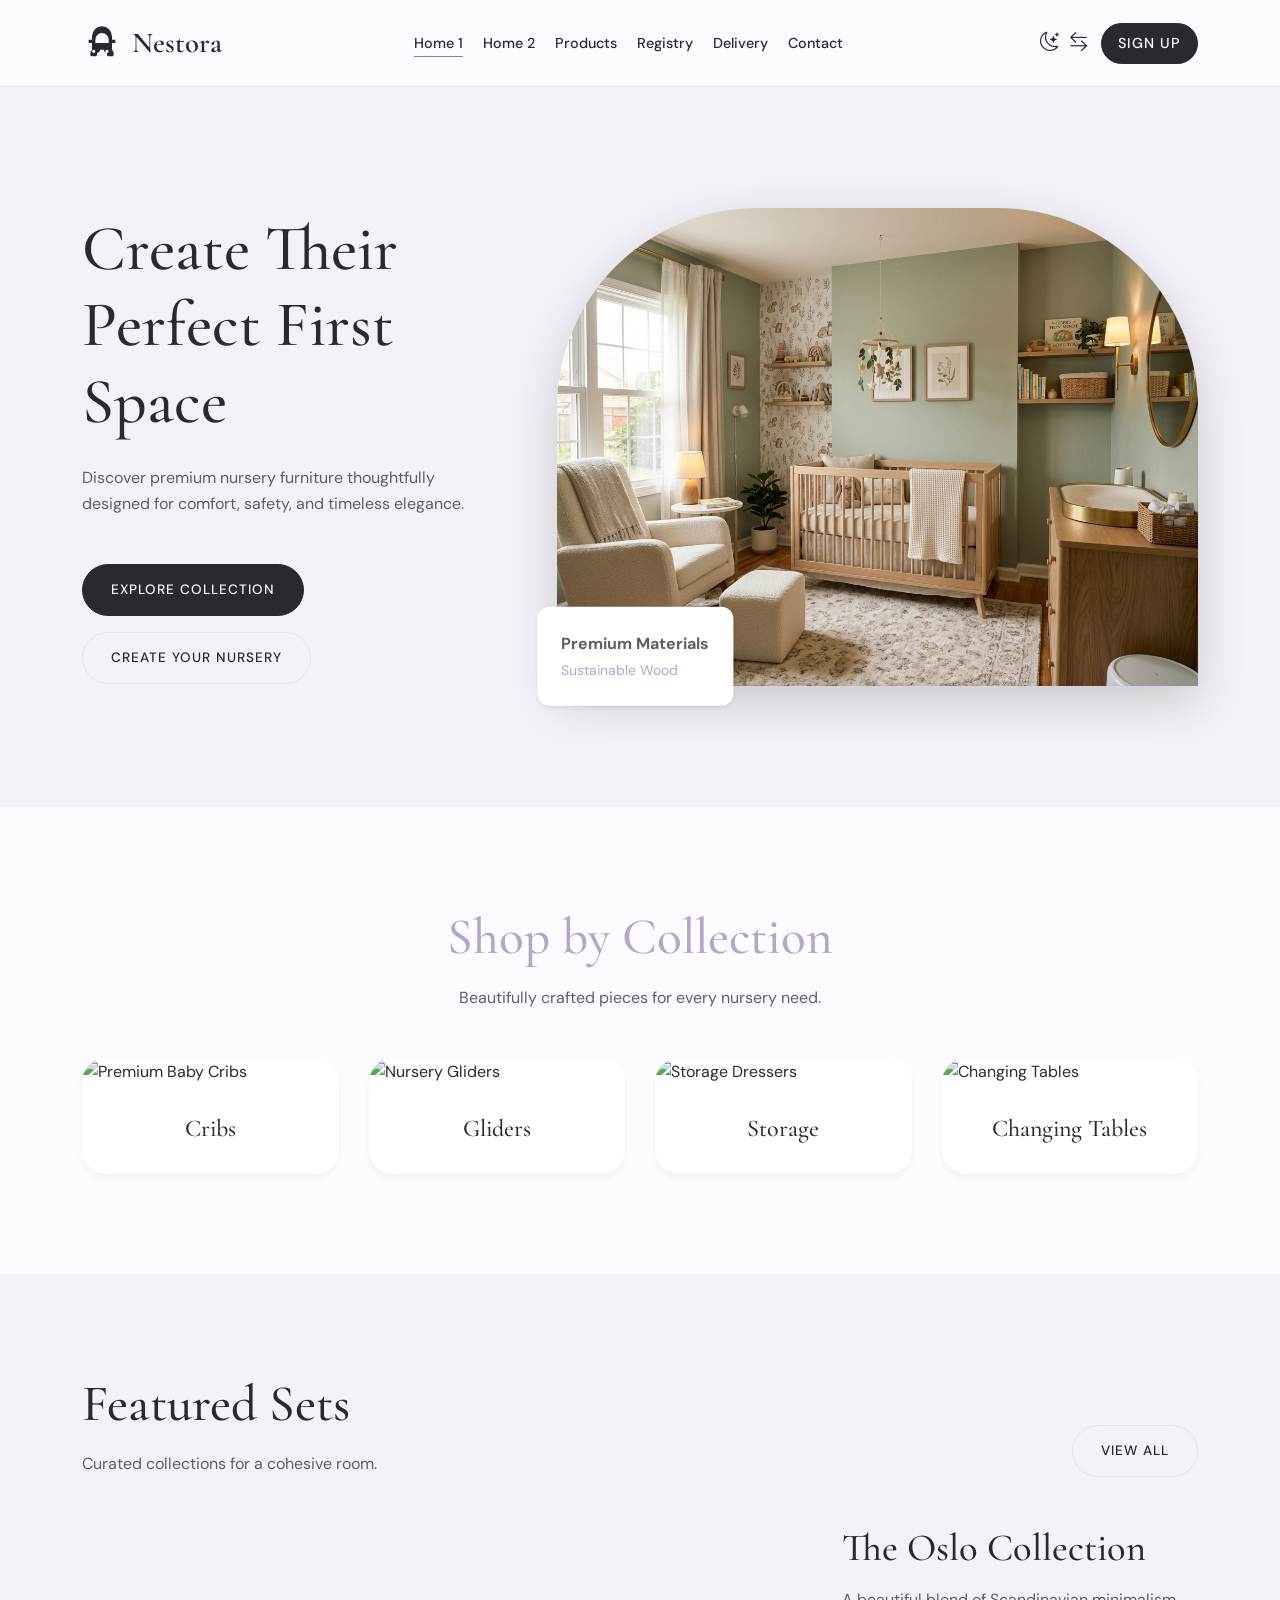
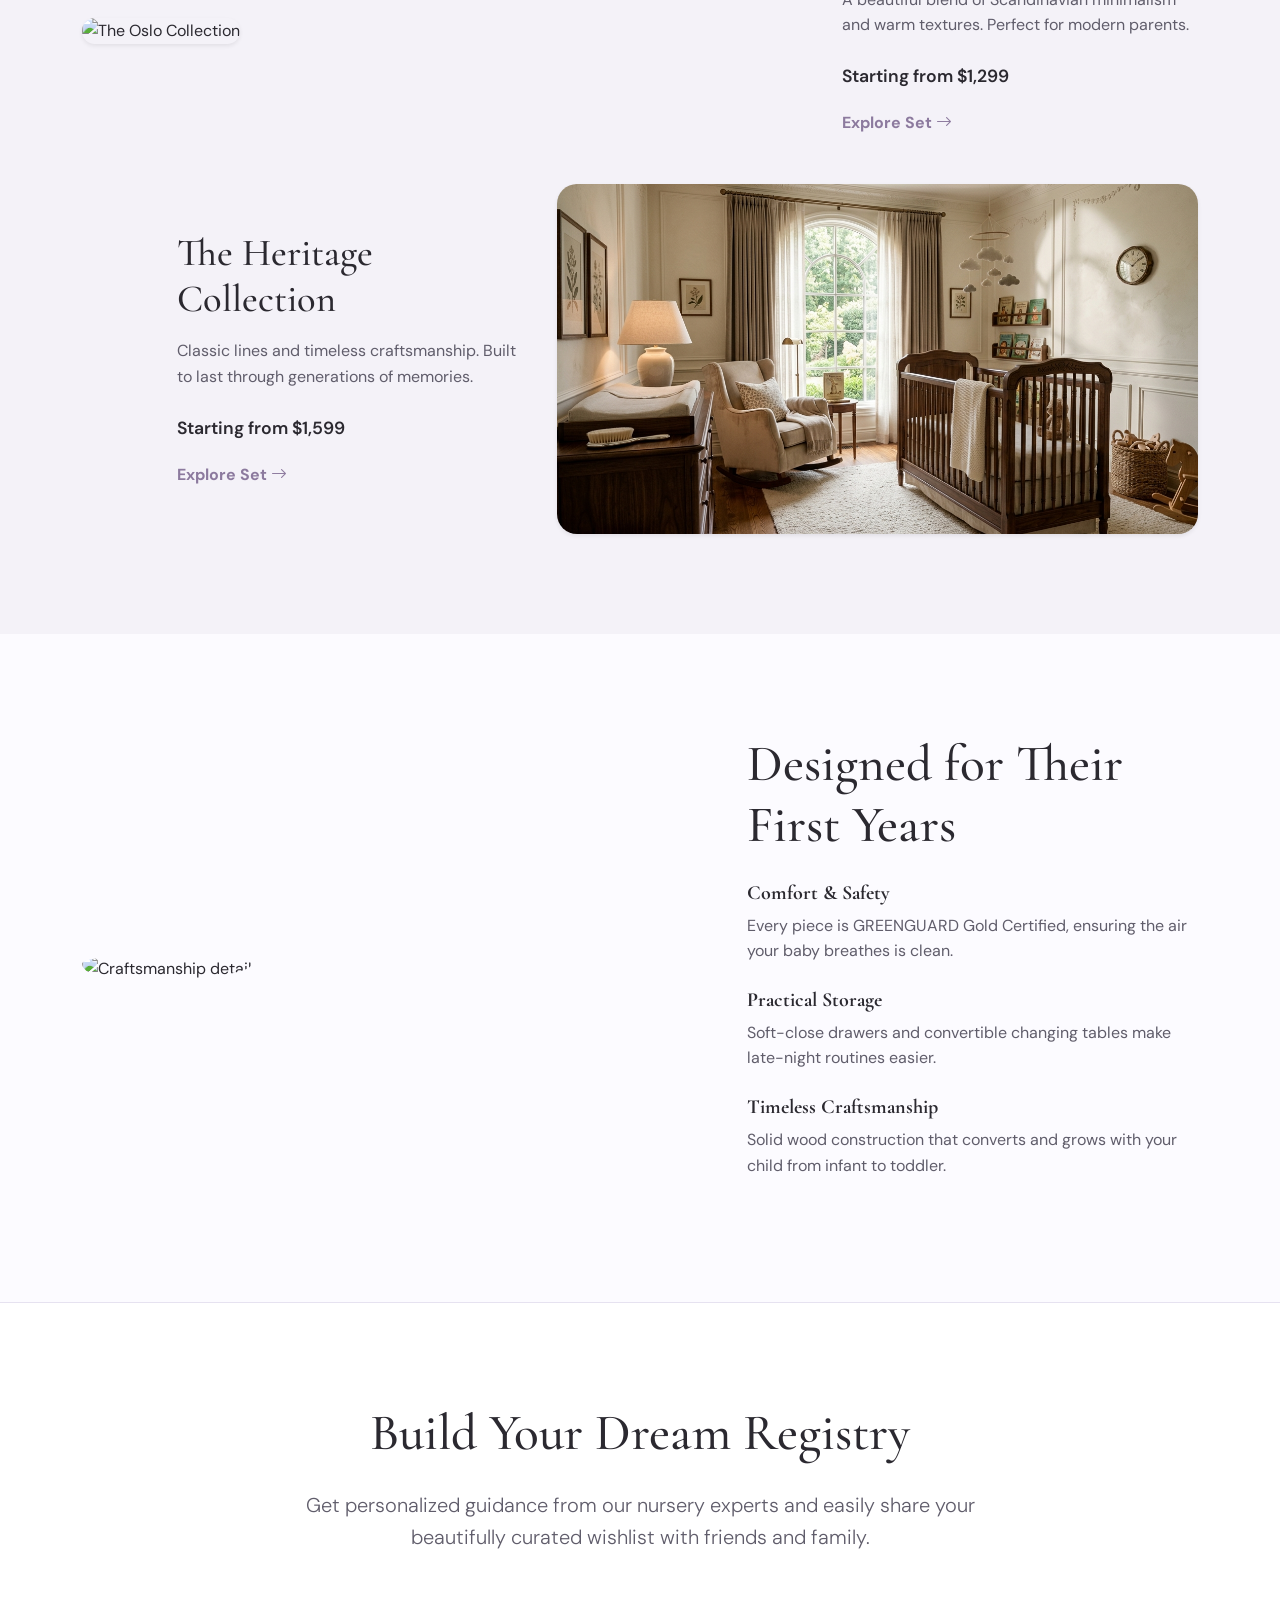
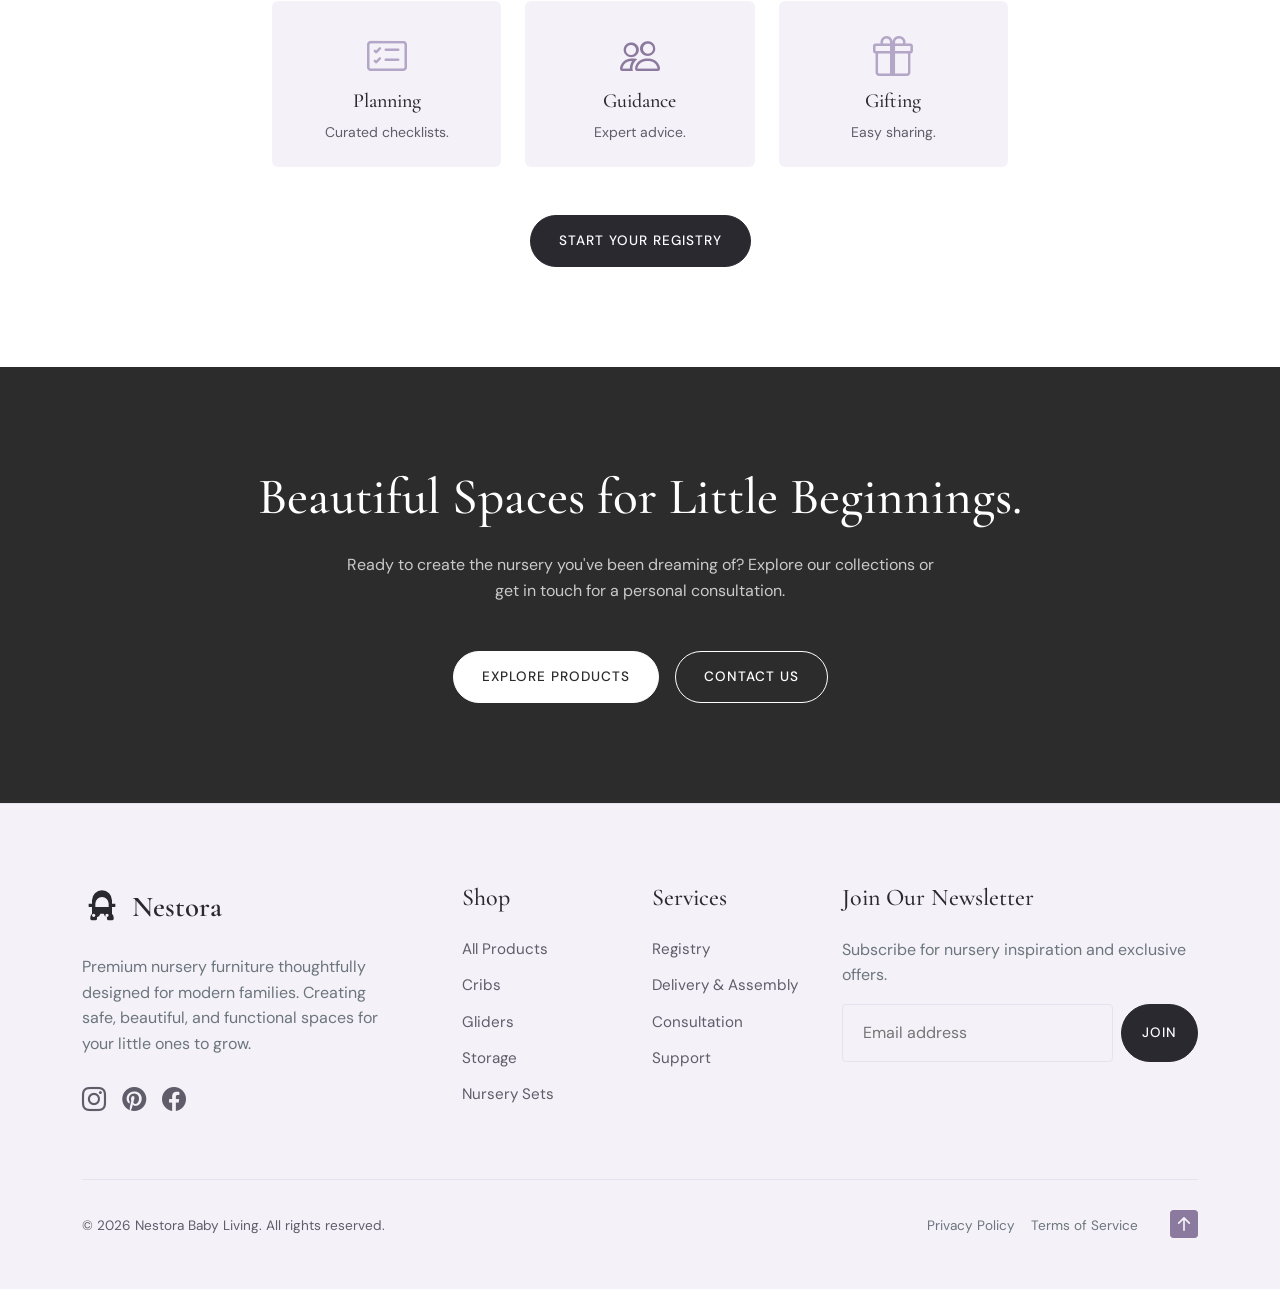
==== index.html @ 47186c19 "first commit" ====
<!DOCTYPE html>
<html lang="en">

<head>
    <meta charset="UTF-8">
    <meta name="viewport" content="width=device-width, initial-scale=1.0">
    <meta name="description" content="Nestora Baby Living - Premium Nursery Furniture and Baby Room Styling">
    <title>Nestora Baby Living | Premium Nursery Furniture</title>

    <!-- Bootstrap 5 CSS -->
    <link href="https://cdn.jsdelivr.net/npm/bootstrap@5.3.0/dist/css/bootstrap.min.css" rel="stylesheet">

    <!-- Icons -->
    <link rel="stylesheet" href="https://cdn.jsdelivr.net/npm/bootstrap-icons@1.10.5/font/bootstrap-icons.css">

    <!-- Custom CSS -->
    <link rel="stylesheet" href="css/style.css">
</head>

<body>

    <!-- Header -->
    <header class="navbar-custom">
        <div class="container d-flex justify-content-between align-items-center">
            <a href="index.html" class="navbar-brand">
                <svg class="brand-logo-icon" viewBox="0 0 24 24" xmlns="http://www.w3.org/2000/svg">
                    <path fill="currentColor"
                        d="M12 2a6 6 0 0 0-6 6v2H4v2h2v4a3 3 0 0 0-1 2.2V19a1 1 0 0 0 1 1h2a1 1 0 0 0 1-1v-.8A3.01 3.01 0 0 0 11 16h2a3.01 3.01 0 0 0 2 2.2V19a1 1 0 0 0 1 1h2a1 1 0 0 0 1-1v-.8a3 3 0 0 0-1-2.2v-4h2v-2h-2V8a6 6 0 0 0-6-6zm-4 8a4 4 0 0 1 8 0v2H8v-2zm-1 8a1 1 0 1 1 0-2 1 1 0 0 1 0 2zm8 0a1 1 0 1 1 0-2 1 1 0 0 1 0 2z" />
                </svg>
                Nestora
            </a>

            <nav class="d-none d-lg-flex align-items-center">
                <a href="index.html" class="nav-link active">Home 1</a>
                <a href="home-2.html" class="nav-link">Home 2</a>
                <a href="products.html" class="nav-link">Products</a>
                <a href="registry-services.html" class="nav-link">Registry</a>
                <a href="assembly-delivery.html" class="nav-link">Delivery</a>
                <a href="contact.html" class="nav-link">Contact</a>
            </nav>

            <div class="nav-controls d-flex align-items-center">
                <div class="d-none d-lg-flex align-items-center">
                    <button class="icon-btn theme-toggle-btn" aria-label="Toggle Dark Mode">
                        <i class="bi bi-moon-stars"></i>
                    </button>
                    <button class="icon-btn rtl-toggle-btn" aria-label="Toggle RTL">
                        <i class="bi bi-arrow-left-right"></i>
                    </button>
                    <a href="signup.html" class="btn-primary-custom ms-2"
                        style="padding: 8px 16px; font-size: 0.9rem;">Sign Up</a>
                </div>
                <button class="navbar-toggler d-lg-none ms-2" type="button" data-bs-toggle="offcanvas"
                    data-bs-target="#mobileMenu">
                    <i class="bi bi-list fs-2"></i>
                </button>
            </div>
        </div>

        <!-- Mobile Menu -->
        <div class="offcanvas offcanvas-start" tabindex="-1" id="mobileMenu" aria-labelledby="mobileMenuLabel"
            style="background-color: var(--bg-primary);">
            <div class="offcanvas-header border-bottom" style="border-color: var(--border-color) !important;">
                <h5 class="offcanvas-title font-heading d-flex align-items-center" id="mobileMenuLabel"
                    style="color: var(--text-primary); font-weight: 700;">
                    <svg class="brand-logo-icon me-2" viewBox="0 0 24 24" xmlns="http://www.w3.org/2000/svg"
                        style="width: 24px; height: 24px; color: var(--primary-color);">
                        <path fill="currentColor"
                            d="M12 2a6 6 0 0 0-6 6v2H4v2h2v4a3 3 0 0 0-1 2.2V19a1 1 0 0 0 1 1h2a1 1 0 0 0 1-1v-.8A3.01 3.01 0 0 0 11 16h2a3.01 3.01 0 0 0 2 2.2V19a1 1 0 0 0 1 1h2a1 1 0 0 0 1-1v-.8a3 3 0 0 0-1-2.2v-4h2v-2h-2V8a6 6 0 0 0-6-6zm-4 8a4 4 0 0 1 8 0v2H8v-2zm-1 8a1 1 0 1 1 0-2 1 1 0 0 1 0 2zm8 0a1 1 0 1 1 0-2 1 1 0 0 1 0 2z" />
                    </svg>
                    Nestora
                </h5>
                <button type="button" class="btn-close" data-bs-dismiss="offcanvas" aria-label="Close"></button>
            </div>
            <div class="offcanvas-body py-4">
                <nav class="d-flex flex-column gap-3">
                    <a href="index.html" class="nav-link active">Home 1</a>
                    <a href="home-2.html" class="nav-link">Home 2</a>
                    <a href="products.html" class="nav-link">Products</a>
                    <a href="registry-services.html" class="nav-link">Registry</a>
                    <a href="assembly-delivery.html" class="nav-link">Delivery</a>
                    <a href="contact.html" class="nav-link">Contact</a>
                    <hr class="my-2 border-secondary" style="opacity: 0.2;">
                    <div class="d-flex gap-3 align-items-center justify-content-center">
                        <button class="icon-btn theme-toggle-btn" aria-label="Toggle Dark Mode">
                            <i class="bi bi-moon-stars"></i>
                        </button>
                        <button class="icon-btn rtl-toggle-btn" aria-label="Toggle RTL">
                            <i class="bi bi-arrow-left-right"></i>
                        </button>
                    </div>
                    <a href="signup.html" class="btn-primary-custom text-center w-100 mt-2" style="padding: 10px;">Sign
                        Up</a>
                </nav>
            </div>
        </div>
    </header>

    <main>
        <!-- Section 1 - Nursery Furniture Hero -->
        <section class="hero-wrapper bg-secondary-custom">
            <div class="container">
                <div class="row align-items-center hero-split py-5">
                    <div class="col-lg-5 hero-text-col animate-slide-right">
                        <h1 class="mb-4">Create Their Perfect First Space</h1>
                        <p class="mb-5">Discover premium nursery furniture thoughtfully designed for comfort, safety,
                            and timeless elegance.</p>
                        <div class="d-flex gap-3 flex-wrap">
                            <a href="products.html" class="btn-primary-custom">Explore Collection</a>
                            <a href="registry-services.html" class="btn-secondary-custom">Create Your Nursery</a>
                        </div>
                    </div>
                    <div class="col-lg-7 animate-slide-left delay-200">
                        <div class="position-relative">
                            <img src="images/premium_nursery_hero.jpg" alt="Elegant Nursery Room"
                                class="img-editorial shadow-lg w-100">
                            <!-- Small decorative detail -->
                            <div class="position-absolute bottom-0 start-0 bg-tertiary-custom p-4 shadow-sm animate-fade-up delay-400"
                                style="transform: translate(-10%, 20%); border-radius: 12px;">
                                <p class="mb-0 fw-bold font-heading">Premium Materials</p>
                                <small class="text-sage">Sustainable Wood</small>
                            </div>
                        </div>
                    </div>
                </div>
            </div>
        </section>

        <!-- Section 2 - Furniture Collections -->
        <section class="padding-y">
            <div class="container">
                <div class="text-center mb-5 animate-fade-up">
                    <h2 class="text-sage">Shop by Collection</h2>
                    <p>Beautifully crafted pieces for every nursery need.</p>
                </div>
                <div class="grid-cards">
                    <!-- Card 1 -->
                    <div class="premium-card animate-fade-up delay-100">
                        <img src="https://images.pexels.com/photos/37185810/pexels-photo-37185810.jpeg"
                            alt="Premium Baby Cribs">
                        <div class="premium-card-body text-center">
                            <h3 class="h4 mb-0">Cribs</h3>
                        </div>
                    </div>
                    <!-- Card 2 -->
                    <div class="premium-card animate-fade-up delay-200">
                        <img src="https://images.pexels.com/photos/5217124/pexels-photo-5217124.jpeg"
                            alt="Nursery Gliders">
                        <div class="premium-card-body text-center">
                            <h3 class="h4 mb-0">Gliders</h3>
                        </div>
                    </div>
                    <!-- Card 3 -->
                    <div class="premium-card animate-fade-up delay-300">
                        <img src="https://images.pexels.com/photos/3933028/pexels-photo-3933028.jpeg"
                            alt="Storage Dressers">
                        <div class="premium-card-body text-center">
                            <h3 class="h4 mb-0">Storage</h3>
                        </div>
                    </div>
                    <!-- Card 4 -->
                    <div class="premium-card animate-fade-up delay-400">
                        <img src="https://loremflickr.com/600/600/baby,changing?lock=5" alt="Changing Tables">
                        <div class="premium-card-body text-center">
                            <h3 class="h4 mb-0">Changing Tables</h3>
                        </div>
                    </div>

                </div>
            </div>
        </section>

        <!-- Section 3 - Featured Nursery Sets -->
        <section class="padding-y bg-secondary-custom">
            <div class="container">
                <div class="d-flex justify-content-between align-items-end mb-5 animate-fade-up">
                    <div>
                        <h2>Featured Sets</h2>
                        <p class="mb-0">Curated collections for a cohesive room.</p>
                    </div>
                    <a href="products.html" class="btn-secondary-custom d-none d-md-inline-flex">View All</a>
                </div>

                <!-- Editorial Layout for Featured Sets -->
                <div class="row align-items-center mb-5 animate-slide-left">
                    <div class="col-md-7">
                        <img src="https://loremflickr.com/800/500/nursery,furniture?lock=7" alt="The Oslo Collection"
                            class="w-100 shadow-sm" style="border-radius: 20px; max-height: 350px; object-fit: cover;">
                    </div>
                    <div class="col-md-4 offset-md-1 mt-4 mt-md-0">
                        <h3 class="mb-3">The Oslo Collection</h3>
                        <p>A beautiful blend of Scandinavian minimalism and warm textures. Perfect for modern parents.
                        </p>
                        <p class="premium-card-price">Starting from $1,299</p>
                        <a href="products.html" class="text-terracotta fw-bold">Explore Set <i
                                class="bi bi-arrow-right"></i></a>
                    </div>
                </div>

                <div class="row align-items-center animate-slide-right flex-md-row-reverse">
                    <div class="col-md-7">
                        <img src="images/heritage_collection.jpg" alt="The Heritage Collection" class="w-100 shadow-sm"
                            style="border-radius: 20px; max-height: 350px; object-fit: cover;">
                    </div>
                    <div class="col-md-4 offset-md-1 mt-4 mt-md-0">
                        <h3 class="mb-3">The Heritage Collection</h3>
                        <p>Classic lines and timeless craftsmanship. Built to last through generations of memories.</p>
                        <p class="premium-card-price">Starting from $1,599</p>
                        <a href="products.html" class="text-terracotta fw-bold">Explore Set <i
                                class="bi bi-arrow-right"></i></a>
                    </div>
                </div>

                <div class="text-center mt-5 d-md-none">
                    <a href="products.html" class="btn-secondary-custom w-100">View All Sets</a>
                </div>
            </div>
        </section>

        <!-- Section 4 - Designed for Their First Years -->
        <section class="padding-y">
            <div class="container">
                <div class="row align-items-center">
                    <div class="col-lg-6 mb-5 mb-lg-0 animate-fade-in">
                        <img src="https://loremflickr.com/600/700/wood,furniture?lock=9" alt="Craftsmanship detail"
                            class="w-100"
                            style="border-radius: 30% 70% 70% 30% / 30% 30% 70% 70%; height: 600px; object-fit: cover;">
                    </div>
                    <div class="col-lg-5 offset-lg-1 animate-slide-left">
                        <h2 class="mb-4">Designed for Their First Years</h2>
                        <div class="mb-4">
                            <h4 class="h5 fw-bold">Comfort & Safety</h4>
                            <p>Every piece is GREENGUARD Gold Certified, ensuring the air your baby breathes is clean.
                            </p>
                        </div>
                        <div class="mb-4">
                            <h4 class="h5 fw-bold">Practical Storage</h4>
                            <p>Soft-close drawers and convertible changing tables make late-night routines easier.</p>
                        </div>
                        <div class="mb-4">
                            <h4 class="h5 fw-bold">Timeless Craftsmanship</h4>
                            <p>Solid wood construction that converts and grows with your child from infant to toddler.
                            </p>
                        </div>
                    </div>
                </div>
            </div>
        </section>

        <!-- Section 5 - Nursery Registry -->
        <section class="padding-y bg-tertiary-custom position-relative overflow-hidden"
            style="border-top: 1px solid var(--border-color);">
            <div class="container position-relative z-1">
                <div class="row justify-content-center text-center">
                    <div class="col-lg-8 animate-fade-up">
                        <h2 class="mb-4">Build Your Dream Registry</h2>
                        <p class="lead mb-5">Get personalized guidance from our nursery experts and easily share your
                            beautifully curated wishlist with friends and family.</p>

                        <div class="row g-4 mb-5 text-start">
                            <div class="col-md-4">
                                <div class="p-4 bg-secondary-custom h-100 rounded text-center">
                                    <i class="bi bi-card-checklist fs-1 text-sage mb-3"></i>
                                    <h4 class="h5">Planning</h4>
                                    <p class="small mb-0">Curated checklists.</p>
                                </div>
                            </div>
                            <div class="col-md-4">
                                <div class="p-4 bg-secondary-custom h-100 rounded text-center">
                                    <i class="bi bi-people fs-1 text-terracotta mb-3"></i>
                                    <h4 class="h5">Guidance</h4>
                                    <p class="small mb-0">Expert advice.</p>
                                </div>
                            </div>
                            <div class="col-md-4">
                                <div class="p-4 bg-secondary-custom h-100 rounded text-center">
                                    <i class="bi bi-gift fs-1 text-sage mb-3"></i>
                                    <h4 class="h5">Gifting</h4>
                                    <p class="small mb-0">Easy sharing.</p>
                                </div>
                            </div>
                        </div>

                        <a href="registry-services.html" class="btn-primary-custom">Start Your Registry</a>
                    </div>
                </div>
            </div>
        </section>

        <!-- Section 6 - Final CTA -->
        <section class="padding-y text-center text-white" style="background-color: #2c2c2c;">
            <div class="container animate-fade-in">
                <h2 class="text-white mb-4">Beautiful Spaces for Little Beginnings.</h2>
                <p class="text-white opacity-75 mb-5 mx-auto" style="max-width: 600px;">Ready to create the nursery
                    you've been dreaming of? Explore our collections or get in touch for a personal consultation.</p>
                <div class="d-flex justify-content-center gap-3 flex-wrap">
                    <a href="products.html" class="btn-primary-custom"
                        style="background-color: #fff; color: #2c2c2c; border-color: #fff;"
                        onmouseover="this.style.backgroundColor='transparent'; this.style.color='#fff';"
                        onmouseout="this.style.backgroundColor='#fff'; this.style.color='#2c2c2c';">Explore Products</a>
                    <a href="contact.html" class="btn-secondary-custom" style="border-color: #fff; color: #fff;"
                        onmouseover="this.style.backgroundColor='#fff'; this.style.color='#2c2c2c';"
                        onmouseout="this.style.backgroundColor='transparent'; this.style.color='#fff';">Contact Us</a>
                </div>
            </div>
        </section>
    </main>

    <!-- Footer -->
    <footer class="footer-custom">
        <div class="container">
            <div class="row g-4">
                <div class="col-lg-4 pe-lg-5">
                    <a href="index.html" class="navbar-brand mb-4 d-inline-flex">
                        <svg class="brand-logo-icon" viewBox="0 0 24 24" xmlns="http://www.w3.org/2000/svg">
                            <path fill="currentColor"
                                d="M12 2a6 6 0 0 0-6 6v2H4v2h2v4a3 3 0 0 0-1 2.2V19a1 1 0 0 0 1 1h2a1 1 0 0 0 1-1v-.8A3.01 3.01 0 0 0 11 16h2a3.01 3.01 0 0 0 2 2.2V19a1 1 0 0 0 1 1h2a1 1 0 0 0 1-1v-.8a3 3 0 0 0-1-2.2v-4h2v-2h-2V8a6 6 0 0 0-6-6zm-4 8a4 4 0 0 1 8 0v2H8v-2zm-1 8a1 1 0 1 1 0-2 1 1 0 0 1 0 2zm8 0a1 1 0 1 1 0-2 1 1 0 0 1 0 2z" />
                        </svg>
                        Nestora
                    </a>
                    <p class="text-secondary mb-4">Premium nursery furniture thoughtfully designed for modern families.
                        Creating safe, beautiful, and functional spaces for your little ones to grow.</p>
                    <div class="d-flex gap-3">
                        <a href="#" class="social-icon-link fs-4"><i class="bi bi-instagram"></i></a>
                        <a href="#" class="social-icon-link fs-4"><i class="bi bi-pinterest"></i></a>
                        <a href="#" class="social-icon-link fs-4"><i class="bi bi-facebook"></i></a>
                    </div>
                </div>

                <div class="col-lg-2 col-md-4">
                    <h4 class="footer-title">Shop</h4>
                    <a href="products.html" class="footer-link">All Products</a>
                    <a href="#" class="footer-link">Cribs</a>
                    <a href="#" class="footer-link">Gliders</a>
                    <a href="#" class="footer-link">Storage</a>
                    <a href="#" class="footer-link">Nursery Sets</a>
                </div>

                <div class="col-lg-2 col-md-4">
                    <h4 class="footer-title">Services</h4>
                    <a href="registry-services.html" class="footer-link">Registry</a>
                    <a href="assembly-delivery.html" class="footer-link">Delivery & Assembly</a>
                    <a href="registry-services.html" class="footer-link">Consultation</a>
                    <a href="contact.html" class="footer-link">Support</a>
                </div>

                <div class="col-lg-4 col-md-4">
                    <h4 class="footer-title">Join Our Newsletter</h4>
                    <p class="text-secondary mb-3">Subscribe for nursery inspiration and exclusive offers.</p>
                    <form class="d-flex gap-2">
                        <input type="email" class="custom-form-control" placeholder="Email address" required>
                        <button type="submit" class="btn-primary-custom" style="padding: 10px 20px;">Join</button>
                    </form>
                </div>
            </div>

            <div class="footer-bottom d-flex flex-wrap justify-content-between align-items-center">
                <div>&copy; 2026 Nestora Baby Living. All rights reserved.</div>
                <div class="d-flex align-items-center gap-3 mt-3 mt-md-0">
                    <a href="#" class="text-secondary text-decoration-none">Privacy Policy</a>
                    <a href="#" class="text-secondary text-decoration-none">Terms of Service</a>
                    <a href="#" class="social-icon-link ms-md-3" aria-label="Back to top"
                        onclick="window.scrollTo({top: 0, behavior: 'smooth'}); return false;">
                        <i class="bi bi-arrow-up-square-fill fs-3" style="color: var(--accent-terracotta);"></i>
                    </a>
                </div>
            </div>
        </div>
    </footer>

    <!-- Scripts -->
    <script src="https://cdn.jsdelivr.net/npm/bootstrap@5.3.0/dist/js/bootstrap.bundle.min.js"></script>
    <script src="js/main.js"></script>
</body>

</html>
---- css/style.css ----
@import url('https://fonts.googleapis.com/css2?family=Cormorant+Garamond:wght@400;500;600;700&family=DM+Sans:wght@400;500;700&display=swap');

:root {
  /* Color Palette - Light Mode */
  --bg-primary: #FCFBFF; /* Cream */
  --bg-secondary: #F4F2F8; /* Soft Lavender Cream */
  --bg-tertiary: #FFFFFF;
  --text-primary: #2B2930;
  --text-secondary: #605D6B;
  --accent-sage: #B4A6C7; /* Lavender */
  --accent-sage-hover: #9E8DB6;
  --accent-beige: #E6E0F0;
  --accent-terracotta: #8C7A9E; /* Deep Lavender */
  --accent-terracotta-hover: #756289;
  --border-color: #E6E2F0;

  /* Typography */
  --font-heading: 'Cormorant Garamond', serif;
  --font-body: 'DM Sans', sans-serif;

  /* Layout */
  --spacing-unit: 8px;
  --border-radius-sm: 4px;
  --border-radius-md: 12px;
  --border-radius-lg: 24px;
  --transition-speed: 0.3s;
  
  /* Shadows */
  --shadow-sm: 0 4px 6px rgba(43, 41, 48, 0.05);
  --shadow-md: 0 10px 30px rgba(43, 41, 48, 0.08);
}

[data-theme="dark"] {
  /* Color Palette - Dark Mode */
  --bg-primary: #1A181E;
  --bg-secondary: #232029;
  --bg-tertiary: #2D2A33;
  --text-primary: #FCFBFF;
  --text-secondary: #CCC8D6;
  --accent-sage: #9E8DB6;
  --accent-sage-hover: #B4A6C7;
  --accent-beige: #756289;
  --accent-terracotta: #C2B6D6;
  --accent-terracotta-hover: #A89AC2;
  --border-color: #3C3847;
  --shadow-sm: 0 4px 6px rgba(0, 0, 0, 0.2);
  --shadow-md: 0 10px 30px rgba(0, 0, 0, 0.4);
}

/* Base Styles */
body {
  font-family: var(--font-body);
  background-color: var(--bg-primary);
  color: var(--text-primary);
  line-height: 1.6;
  transition: background-color var(--transition-speed) ease, color var(--transition-speed) ease;
  overflow-x: hidden;
}

h1, h2, h3, h4, h5, h6 {
  font-family: var(--font-heading);
  color: var(--text-primary);
  margin-bottom: calc(var(--spacing-unit) * 2);
  line-height: 1.2;
}

h1 { font-size: clamp(2.5rem, 5vw, 4.5rem); font-weight: 500; }
h2 { font-size: clamp(2rem, 4vw, 3.5rem); font-weight: 500; }
h3 { font-size: clamp(1.5rem, 3vw, 2.5rem); font-weight: 500; }

p {
  color: var(--text-secondary);
  font-size: 1rem;
  margin-bottom: calc(var(--spacing-unit) * 3);
}

a {
  color: var(--text-primary);
  text-decoration: none;
  transition: color var(--transition-speed) ease;
}

a:hover {
  color: var(--accent-terracotta);
}

img {
  max-width: 100%;
  height: auto;
  border-radius: var(--border-radius-md);
  object-fit: cover;
}

/* Buttons */
.btn-primary-custom {
  background-color: var(--text-primary);
  color: var(--bg-primary);
  padding: 14px 28px;
  border-radius: 50px;
  border: 1px solid var(--text-primary);
  font-family: var(--font-body);
  font-weight: 500;
  display: inline-flex;
  align-items: center;
  justify-content: center;
  transition: all var(--transition-speed) ease;
  text-transform: uppercase;
  letter-spacing: 1px;
  font-size: 0.85rem;
  cursor: pointer;
}

.btn-primary-custom:hover {
  background-color: transparent;
  color: var(--text-primary);
}

.btn-secondary-custom {
  background-color: transparent;
  color: var(--text-primary);
  padding: 14px 28px;
  border-radius: 50px;
  border: 1px solid var(--border-color);
  font-family: var(--font-body);
  font-weight: 500;
  display: inline-flex;
  align-items: center;
  justify-content: center;
  transition: all var(--transition-speed) ease;
  text-transform: uppercase;
  letter-spacing: 1px;
  font-size: 0.85rem;
  cursor: pointer;
}

.btn-secondary-custom:hover {
  border-color: var(--text-primary);
  background-color: var(--bg-secondary);
}

/* Utility Classes */
.bg-secondary-custom { background-color: var(--bg-secondary); }
.bg-tertiary-custom { background-color: var(--bg-tertiary); }
.text-sage { color: var(--accent-sage); }
.text-terracotta { color: var(--accent-terracotta); }
.padding-y { padding: 100px 0; }
@media (max-width: 768px) { .padding-y { padding: 60px 0; } }

/* Header & Navigation */
.navbar-custom {
  background-color: var(--bg-primary);
  padding: 20px 0;
  border-bottom: 1px solid var(--border-color);
  transition: background-color var(--transition-speed) ease, padding var(--transition-speed) ease;
}
.navbar-custom.sticky {
  position: fixed;
  top: 0;
  left: 0;
  right: 0;
  z-index: 1000;
  padding: 12px 0;
  box-shadow: var(--shadow-sm);
  animation: slideDown 0.5s ease;
}
@keyframes slideDown {
  from { transform: translateY(-100%); }
  to { transform: translateY(0); }
}

.navbar-brand {
  font-family: var(--font-heading);
  font-size: 1.8rem;
  font-weight: 600;
  color: var(--text-primary) !important;
  display: flex;
  align-items: center;
  gap: 10px;
}
.brand-logo-icon {
  width: 40px;
  height: 40px;
  fill: var(--text-primary);
}

.nav-link {
  color: var(--text-primary) !important;
  font-weight: 500;
  font-size: 0.9rem;
  margin: 0 10px;
  position: relative;
}
.nav-link::after {
  content: '';
  position: absolute;
  bottom: -2px;
  left: 0;
  width: 0;
  height: 1px;
  background-color: var(--accent-terracotta);
  transition: width 0.3s ease;
}
.nav-link:hover::after, .nav-link.active::after {
  width: 100%;
}

.nav-controls {
  display: flex;
  align-items: center;
  gap: 15px;
}
.icon-btn {
  background: none;
  border: none;
  color: var(--text-primary);
  font-size: 1.2rem;
  cursor: pointer;
  padding: 5px;
  transition: color 0.3s ease;
}
.icon-btn:hover {
  color: var(--accent-sage);
}

/* Mobile Nav Toggle */
.navbar-toggler {
  border: none;
  color: var(--text-primary);
}
.navbar-toggler:focus {
  box-shadow: none;
}

/* Footer */
.footer-custom {
  background-color: var(--bg-secondary);
  padding: 80px 0 40px;
  border-top: 1px solid var(--border-color);
}
.footer-title {
  font-family: var(--font-heading);
  font-size: 1.5rem;
  margin-bottom: 24px;
}
.footer-link {
  display: block;
  color: var(--text-secondary);
  margin-bottom: 12px;
  font-size: 0.95rem;
}
.footer-link:hover {
  color: var(--accent-sage);
}
.footer-bottom {
  margin-top: 60px;
  padding-top: 24px;
  border-top: 1px solid var(--border-color);
  text-align: center;
  color: var(--text-secondary);
  font-size: 0.85rem;
}

/* Animations */
.animate-fade-up {
  opacity: 0;
  transform: translateY(30px);
  transition: opacity 0.8s ease, transform 0.8s ease;
}
.animate-fade-up.visible {
  opacity: 1;
  transform: translateY(0);
}

.animate-fade-in {
  opacity: 0;
  transition: opacity 1s ease;
}
.animate-fade-in.visible {
  opacity: 1;
}

.animate-slide-left {
  opacity: 0;
  transform: translateX(-40px);
  transition: opacity 0.8s ease, transform 0.8s ease;
}
.animate-slide-left.visible {
  opacity: 1;
  transform: translateX(0);
}

.animate-slide-right {
  opacity: 0;
  transform: translateX(40px);
  transition: opacity 0.8s ease, transform 0.8s ease;
}
.animate-slide-right.visible {
  opacity: 1;
  transform: translateX(0);
}

.delay-100 { transition-delay: 0.1s; }
.delay-200 { transition-delay: 0.2s; }
.delay-300 { transition-delay: 0.3s; }
.delay-400 { transition-delay: 0.4s; }

/* RTL Support */
[dir="rtl"] {
  text-align: right;
}
[dir="rtl"] .navbar-brand {
  gap: 10px;
}
[dir="rtl"] .nav-link {
  margin: 0 10px;
}
[dir="rtl"] .animate-slide-left {
  transform: translateX(40px);
}
[dir="rtl"] .animate-slide-right {
  transform: translateX(-40px);
}

/* Hero Section Base */
.hero-wrapper {
  position: relative;
  overflow: hidden;
  min-height: 80vh;
  display: flex;
  align-items: center;
}

/* Card Layouts */
.premium-card {
  background-color: var(--bg-tertiary);
  border-radius: var(--border-radius-lg);
  overflow: hidden;
  box-shadow: var(--shadow-sm);
  transition: transform 0.3s ease, box-shadow 0.3s ease;
  height: 100%;
}
.premium-card:hover {
  transform: translateY(-5px);
  box-shadow: var(--shadow-md);
}
.premium-card img {
  width: 100%;
  height: 300px;
  object-fit: cover;
  border-radius: 0;
}
.premium-card-body {
  padding: 30px;
}
.premium-card-title {
  font-size: 1.5rem;
  margin-bottom: 10px;
}
.premium-card-price {
  font-family: var(--font-body);
  font-weight: 600;
  color: var(--text-primary);
  font-size: 1.1rem;
  margin-bottom: 20px;
}

/* Responsive Grids */
.grid-cards {
  display: grid;
  grid-template-columns: repeat(4, 1fr);
  gap: 30px;
}
@media (max-width: 1200px) {
  .grid-cards { grid-template-columns: repeat(3, 1fr); }
}
@media (max-width: 991px) {
  /* Tablet 2x2 with centered 5th */
  .grid-cards { grid-template-columns: repeat(2, 1fr); }
  .grid-cards > :nth-child(5):last-child {
    grid-column: 1 / -1;
    justify-self: center;
    width: 50%;
  }
}
@media (max-width: 767px) {
  /* Mobile stack */
  .grid-cards { grid-template-columns: 1fr; }
  .grid-cards > :nth-child(5):last-child {
    width: 100%;
  }
}

/* Contact Form */
.custom-form-control {
  background-color: var(--bg-secondary);
  border: 1px solid var(--border-color);
  color: var(--text-primary);
  padding: 15px 20px;
  border-radius: var(--border-radius-sm);
  font-family: var(--font-body);
  width: 100%;
  transition: border-color 0.3s ease;
}
.custom-form-control:focus {
  outline: none;
  border-color: var(--accent-sage);
}
.form-label {
  color: var(--text-primary);
  font-weight: 500;
  margin-bottom: 8px;
  display: block;
}

/* Image Utilities */
.img-editorial {
  border-radius: 200px 200px 0 0;
  object-fit: cover;
}
.img-square {
  aspect-ratio: 1/1;
  object-fit: cover;
}

/* Specific Section Adjustments */
.hero-split .hero-text-col {
  padding-right: 5%;
}
[dir="rtl"] .hero-split .hero-text-col {
  padding-right: 15px;
  padding-left: 5%;
}
@media (max-width: 991px) {
  .hero-split .hero-text-col {
    padding-right: 15px;
    margin-bottom: 40px;
  }
}

/* Reducing Animations on Mobile */
@media (max-width: 768px) {
  .animate-fade-up,
  .animate-slide-left,
  .animate-slide-right {
    transform: none;
    transition: opacity 0.5s ease;
  }
}

/* Masonry & Asymmetric Grids */
.masonry-grid { display: grid; grid-template-columns: repeat(auto-fit, minmax(300px, 1fr)); grid-auto-rows: 250px; gap: 20px; }
.masonry-item { border-radius: var(--border-radius-md); overflow: hidden; position: relative; }
.masonry-item img { width: 100%; height: 100%; object-fit: cover; transition: transform 0.5s ease; }
.masonry-item:hover img { transform: scale(1.05); }
.masonry-item.tall { grid-row: span 2; }
.masonry-item.wide { grid-column: span 2; }
@media (max-width: 768px) { .masonry-item.tall, .masonry-item.wide { grid-row: span 1; grid-column: span 1; } .masonry-grid { grid-auto-rows: 300px; } }

/* Social Icon Links */
.social-icon-link { color: var(--text-secondary); transition: all var(--transition-speed) ease; display: inline-block; }
.social-icon-link:hover { color: var(--accent-terracotta) !important; transform: translateY(-3px); }
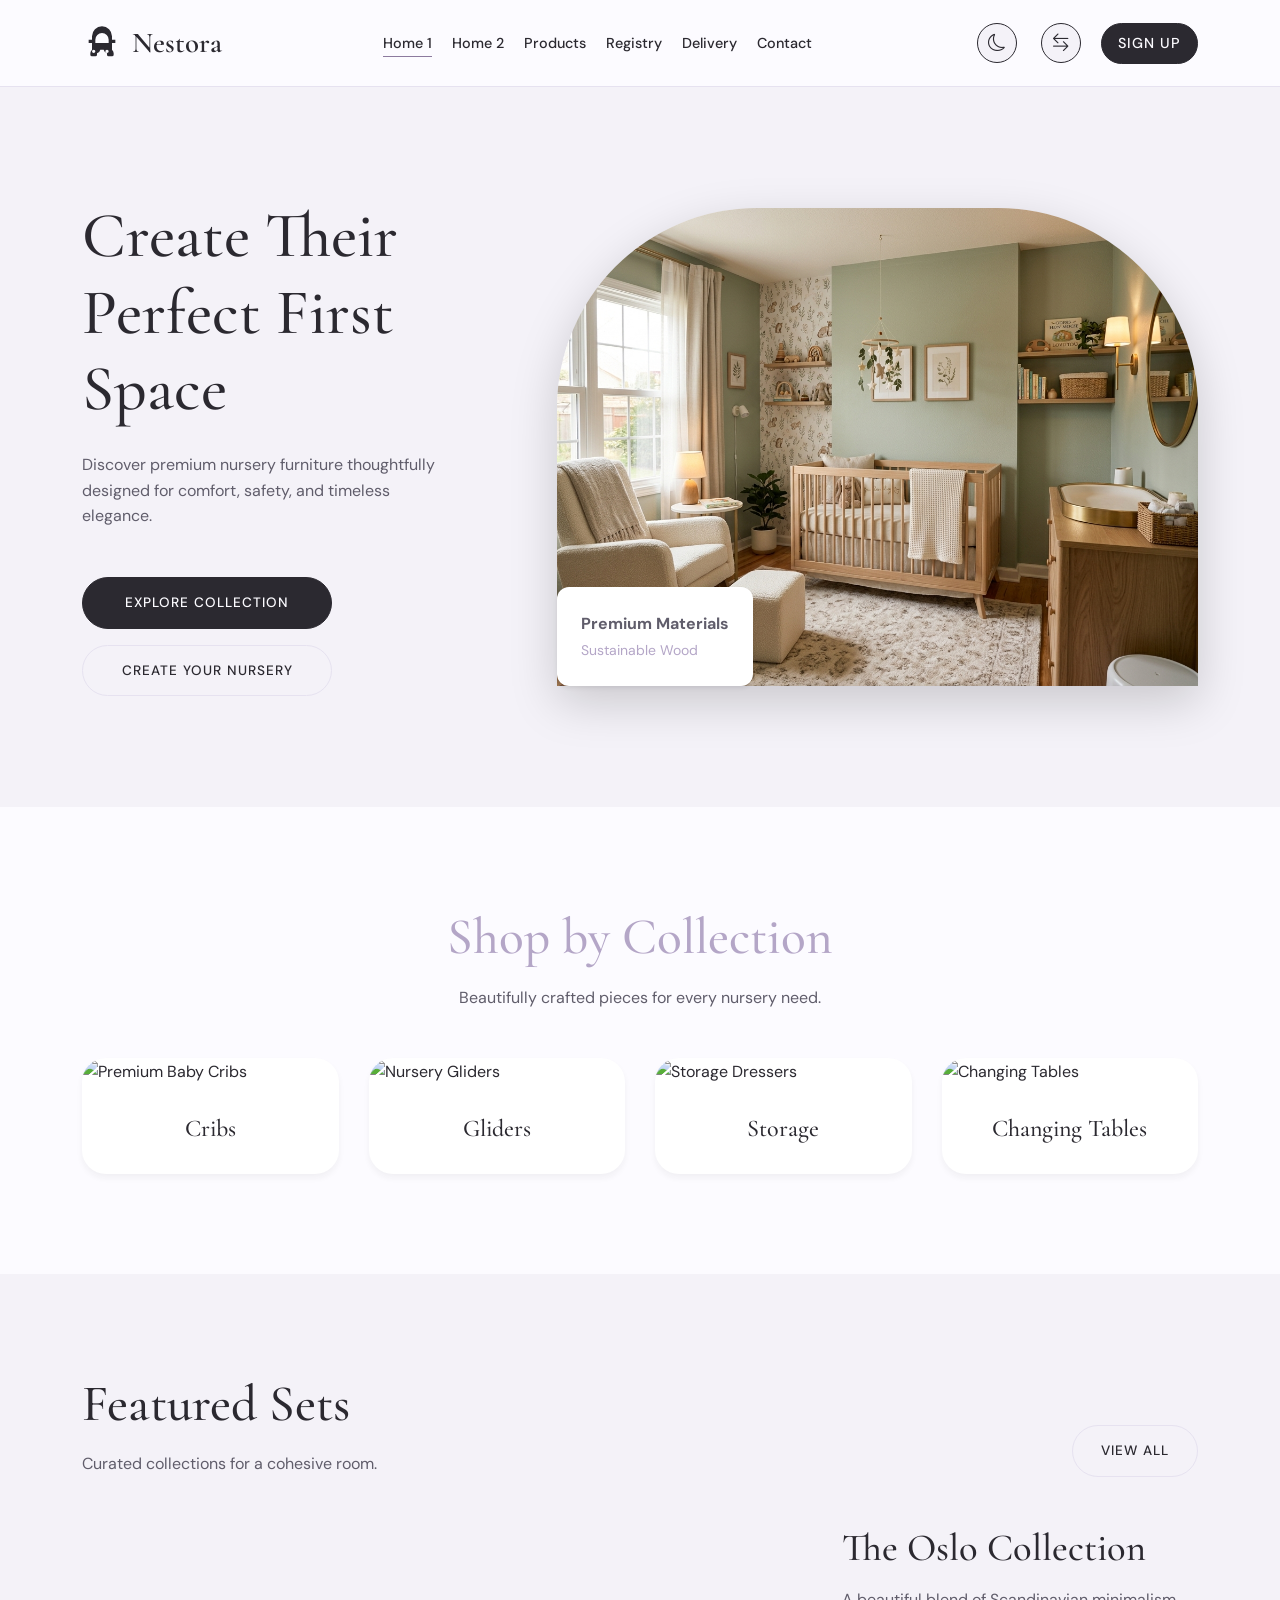
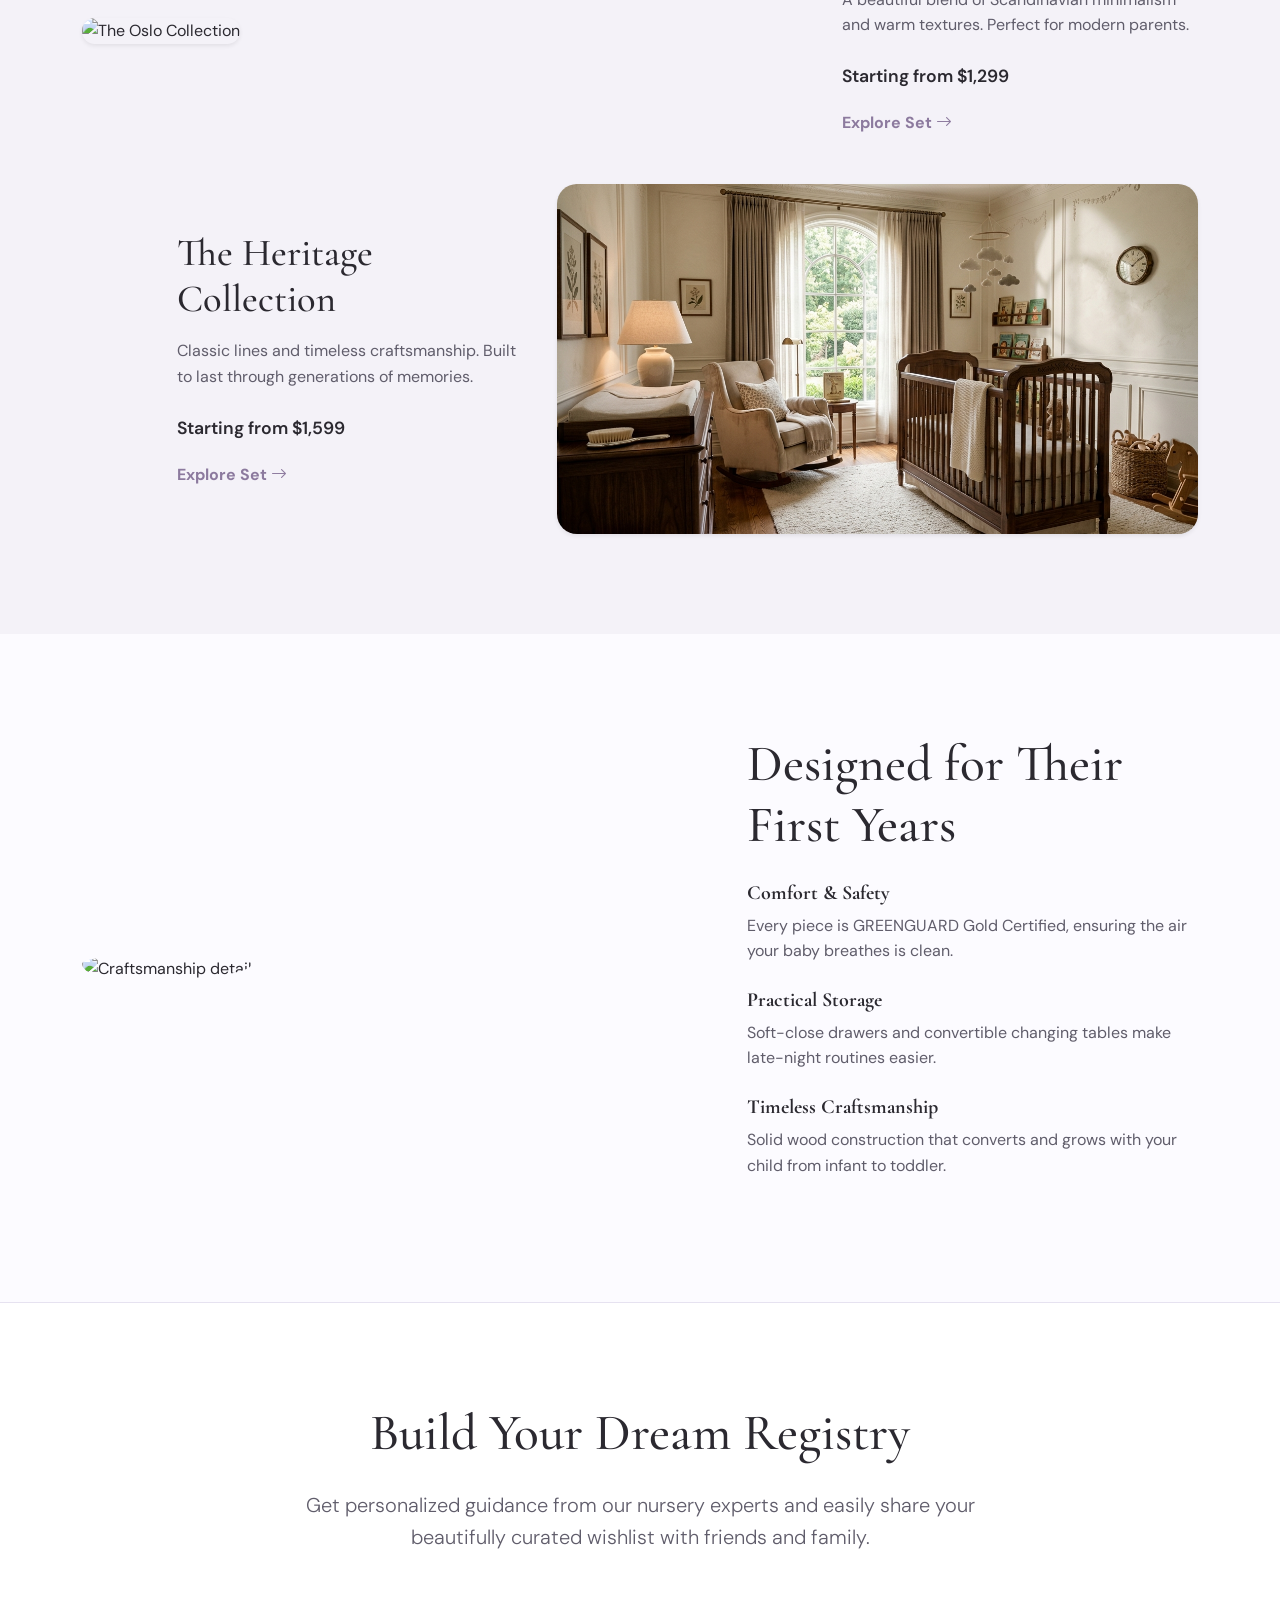
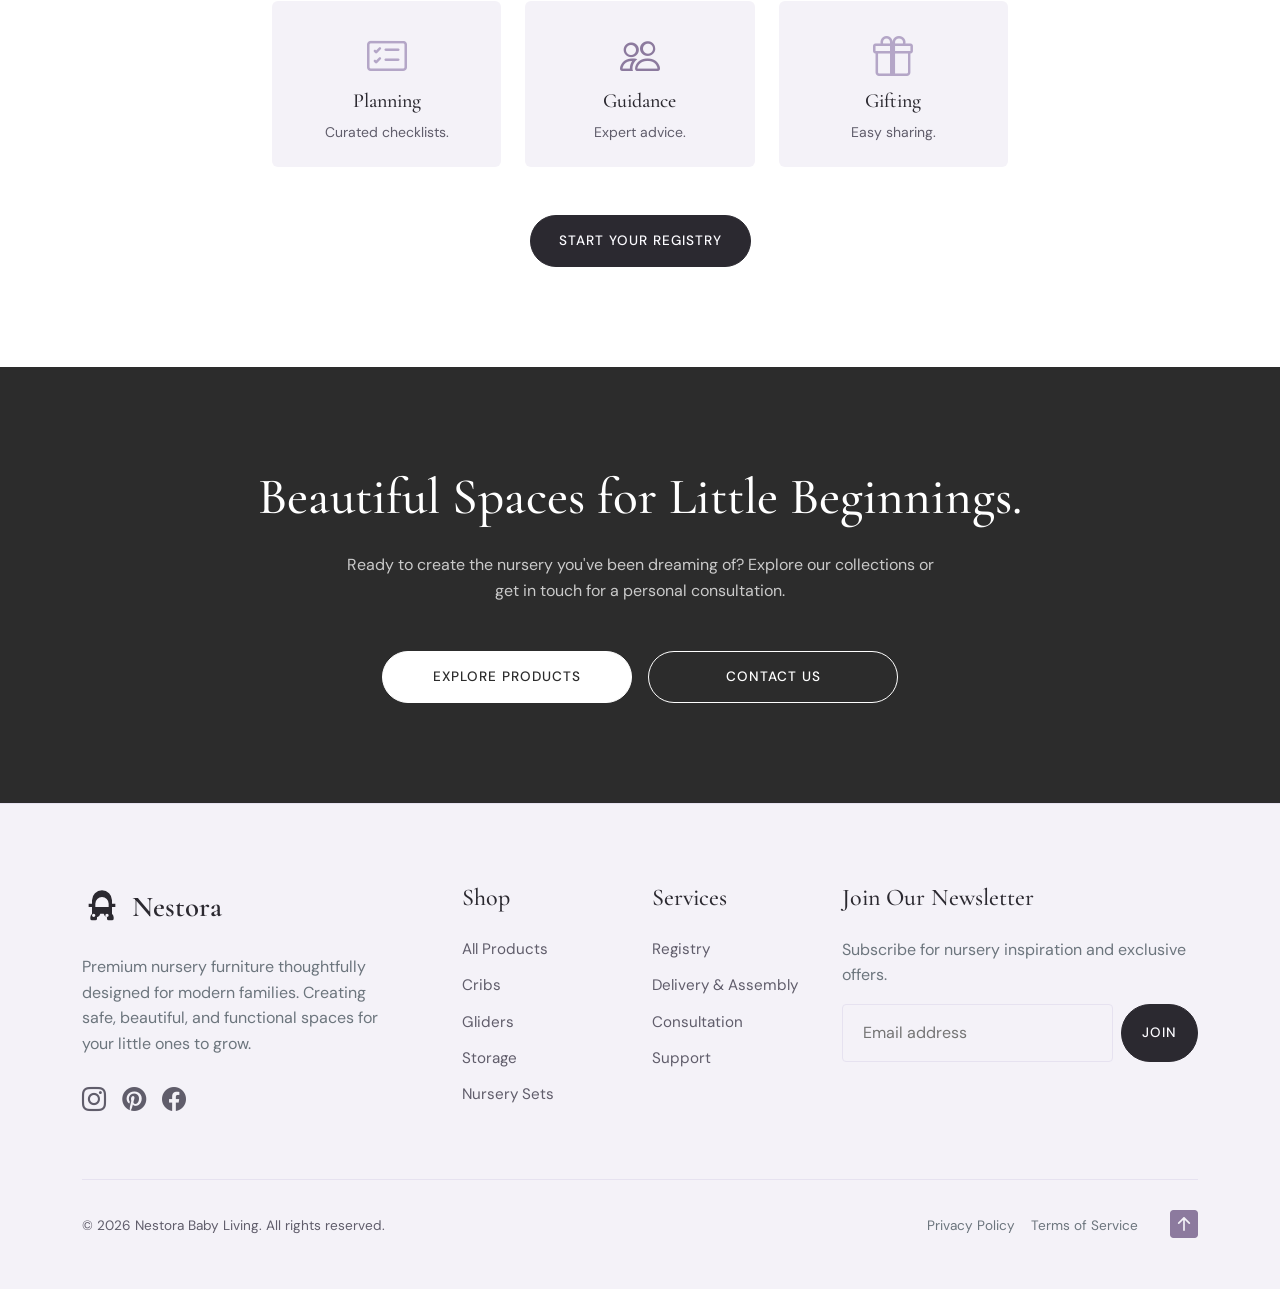
==== commit 295a52fb: "corrections" ====
--- a/index.html
+++ b/index.html
@@ -15,6 +15,7 @@
 
     <!-- Custom CSS -->
     <link rel="stylesheet" href="css/style.css">
+    <link rel="icon" type="image/svg+xml" href="images/favicon.svg">
 </head>
 
 <body>
@@ -40,15 +41,15 @@
             </nav>
 
             <div class="nav-controls d-flex align-items-center">
-                <div class="d-none d-lg-flex align-items-center">
+                <div class="d-none d-lg-flex align-items-center gap-3">
                     <button class="icon-btn theme-toggle-btn" aria-label="Toggle Dark Mode">
-                        <i class="bi bi-moon-stars"></i>
+                        <i class="bi bi-moon"></i>
                     </button>
                     <button class="icon-btn rtl-toggle-btn" aria-label="Toggle RTL">
                         <i class="bi bi-arrow-left-right"></i>
                     </button>
-                    <a href="signup.html" class="btn-primary-custom ms-2"
-                        style="padding: 8px 16px; font-size: 0.9rem;">Sign Up</a>
+                    <a href="signup.html" class="btn-primary-custom" style="padding: 8px 16px; font-size: 0.9rem;">Sign
+                        Up</a>
                 </div>
                 <button class="navbar-toggler d-lg-none ms-2" type="button" data-bs-toggle="offcanvas"
                     data-bs-target="#mobileMenu">
@@ -83,7 +84,7 @@
                     <hr class="my-2 border-secondary" style="opacity: 0.2;">
                     <div class="d-flex gap-3 align-items-center justify-content-center">
                         <button class="icon-btn theme-toggle-btn" aria-label="Toggle Dark Mode">
-                            <i class="bi bi-moon-stars"></i>
+                            <i class="bi bi-moon"></i>
                         </button>
                         <button class="icon-btn rtl-toggle-btn" aria-label="Toggle RTL">
                             <i class="bi bi-arrow-left-right"></i>
@@ -106,8 +107,10 @@
                         <p class="mb-5">Discover premium nursery furniture thoughtfully designed for comfort, safety,
                             and timeless elegance.</p>
                         <div class="d-flex gap-3 flex-wrap">
-                            <a href="products.html" class="btn-primary-custom">Explore Collection</a>
-                            <a href="registry-services.html" class="btn-secondary-custom">Create Your Nursery</a>
+                            <a href="products.html" class="btn-primary-custom" style="min-width: 250px;">Explore
+                                Collection</a>
+                            <a href="registry-services.html" class="btn-secondary-custom"
+                                style="min-width: 250px;">Create Your Nursery</a>
                         </div>
                     </div>
                     <div class="col-lg-7 animate-slide-left delay-200">
@@ -115,8 +118,8 @@
                             <img src="images/premium_nursery_hero.jpg" alt="Elegant Nursery Room"
                                 class="img-editorial shadow-lg w-100">
                             <!-- Small decorative detail -->
-                            <div class="position-absolute bottom-0 start-0 bg-tertiary-custom p-4 shadow-sm animate-fade-up delay-400"
-                                style="transform: translate(-10%, 20%); border-radius: 12px;">
+                            <div
+                                class="position-absolute bottom-0 start-0 bg-tertiary-custom p-4 shadow-sm animate-fade-up delay-400 hero-decorative-box">
                                 <p class="mb-0 fw-bold font-heading">Premium Materials</p>
                                 <small class="text-sage">Sustainable Wood</small>
                             </div>
@@ -160,7 +163,8 @@
                     </div>
                     <!-- Card 4 -->
                     <div class="premium-card animate-fade-up delay-400">
-                        <img src="https://loremflickr.com/600/600/baby,changing?lock=5" alt="Changing Tables">
+                        <img src="https://images.pexels.com/photos/37185822/pexels-photo-37185822.jpeg"
+                            alt="Changing Tables">
                         <div class="premium-card-body text-center">
                             <h3 class="h4 mb-0">Changing Tables</h3>
                         </div>
@@ -295,10 +299,10 @@
                     you've been dreaming of? Explore our collections or get in touch for a personal consultation.</p>
                 <div class="d-flex justify-content-center gap-3 flex-wrap">
                     <a href="products.html" class="btn-primary-custom"
-                        style="background-color: #fff; color: #2c2c2c; border-color: #fff;"
+                        style="background-color: #fff; color: #2c2c2c; border-color: #fff; min-width: 250px;"
                         onmouseover="this.style.backgroundColor='transparent'; this.style.color='#fff';"
                         onmouseout="this.style.backgroundColor='#fff'; this.style.color='#2c2c2c';">Explore Products</a>
-                    <a href="contact.html" class="btn-secondary-custom" style="border-color: #fff; color: #fff;"
+                    <a href="contact.html" class="btn-secondary-custom" style="border-color: #fff; color: #fff; min-width: 250px;"
                         onmouseover="this.style.backgroundColor='#fff'; this.style.color='#2c2c2c';"
                         onmouseout="this.style.backgroundColor='transparent'; this.style.color='#fff';">Contact Us</a>
                 </div>
--- a/css/style.css
+++ b/css/style.css
@@ -210,16 +210,24 @@
   gap: 15px;
 }
 .icon-btn {
-  background: none;
-  border: none;
-  color: var(--text-primary);
-  font-size: 1.2rem;
+  background-color: var(--bg-secondary);
+  border: 1.5px solid var(--text-primary);
+  color: var(--text-primary);
+  font-size: 1.1rem;
   cursor: pointer;
-  padding: 5px;
-  transition: color 0.3s ease;
+  width: 40px;
+  height: 40px;
+  border-radius: 50%;
+  display: inline-flex;
+  align-items: center;
+  justify-content: center;
+  transition: all var(--transition-speed) ease;
+  margin: 0 4px;
 }
 .icon-btn:hover {
-  color: var(--accent-sage);
+  background-color: var(--text-primary);
+  border-color: var(--text-primary);
+  color: var(--bg-primary);
 }
 
 /* Mobile Nav Toggle */
@@ -319,6 +327,22 @@
 }
 [dir="rtl"] .animate-slide-right {
   transform: translateX(-40px);
+}
+[dir="rtl"] .animate-slide-left.visible,
+[dir="rtl"] .animate-slide-right.visible {
+  transform: translateX(0);
+}
+@media (min-width: 768px) {
+  [dir="rtl"] .offset-md-1 {
+    margin-left: 0 !important;
+    margin-right: 8.333333%;
+  }
+}
+@media (min-width: 992px) {
+  [dir="rtl"] .offset-lg-1 {
+    margin-left: 0 !important;
+    margin-right: 8.333333%;
+  }
 }
 
 /* Hero Section Base */
@@ -373,6 +397,11 @@
 @media (max-width: 1200px) {
   .grid-cards { grid-template-columns: repeat(3, 1fr); }
 }
+@media (max-width: 1200px) and (min-width: 992px) {
+  .grid-cards > :nth-child(4):last-child {
+    grid-column: 2;
+  }
+}
 @media (max-width: 991px) {
   /* Tablet 2x2 with centered 5th */
   .grid-cards { grid-template-columns: repeat(2, 1fr); }
@@ -424,11 +453,11 @@
 
 /* Specific Section Adjustments */
 .hero-split .hero-text-col {
-  padding-right: 5%;
+  padding-right: 8%;
 }
 [dir="rtl"] .hero-split .hero-text-col {
   padding-right: 15px;
-  padding-left: 5%;
+  padding-left: 8%;
 }
 @media (max-width: 991px) {
   .hero-split .hero-text-col {
@@ -455,8 +484,25 @@
 .masonry-item.tall { grid-row: span 2; }
 .masonry-item.wide { grid-column: span 2; }
 @media (max-width: 768px) { .masonry-item.tall, .masonry-item.wide { grid-row: span 1; grid-column: span 1; } .masonry-grid { grid-auto-rows: 300px; } }
+@media (max-width: 768px) { .masonry-item.tall, .masonry-item.wide { grid-row: span 1; grid-column: span 1; } .masonry-grid { grid-auto-rows: 300px; } }
 
 /* Social Icon Links */
 .social-icon-link { color: var(--text-secondary); transition: all var(--transition-speed) ease; display: inline-block; }
 .social-icon-link:hover { color: var(--accent-terracotta) !important; transform: translateY(-3px); }
 
+/* Hero Decorative Box */
+.hero-decorative-box {
+  transform: translate(-10%, 20%);
+  border-radius: 12px;
+}
+[dir="rtl"] .hero-decorative-box {
+  transform: translate(10%, 20%);
+}
+@media (max-width: 767px) {
+  .hero-decorative-box {
+    transform: translate(5%, 10%);
+  }
+  [dir="rtl"] .hero-decorative-box {
+    transform: translate(-5%, 10%);
+  }
+}
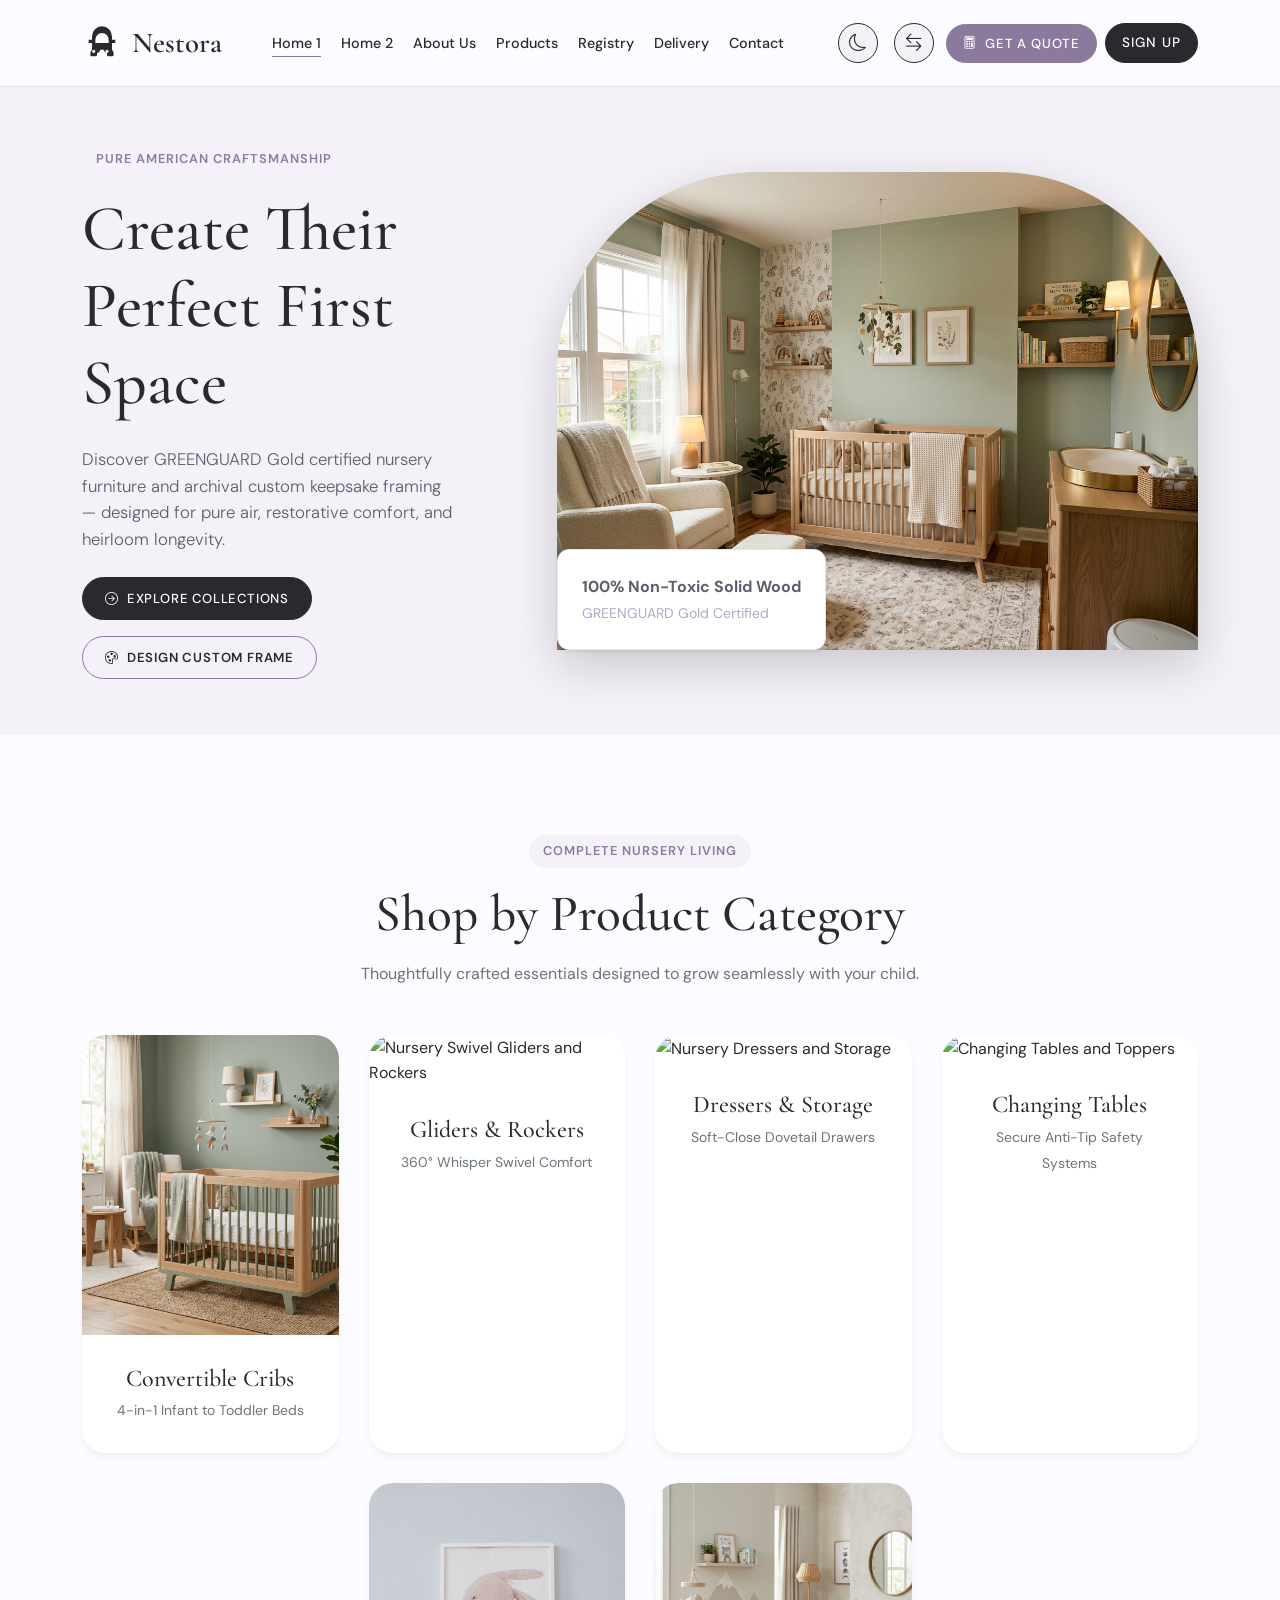
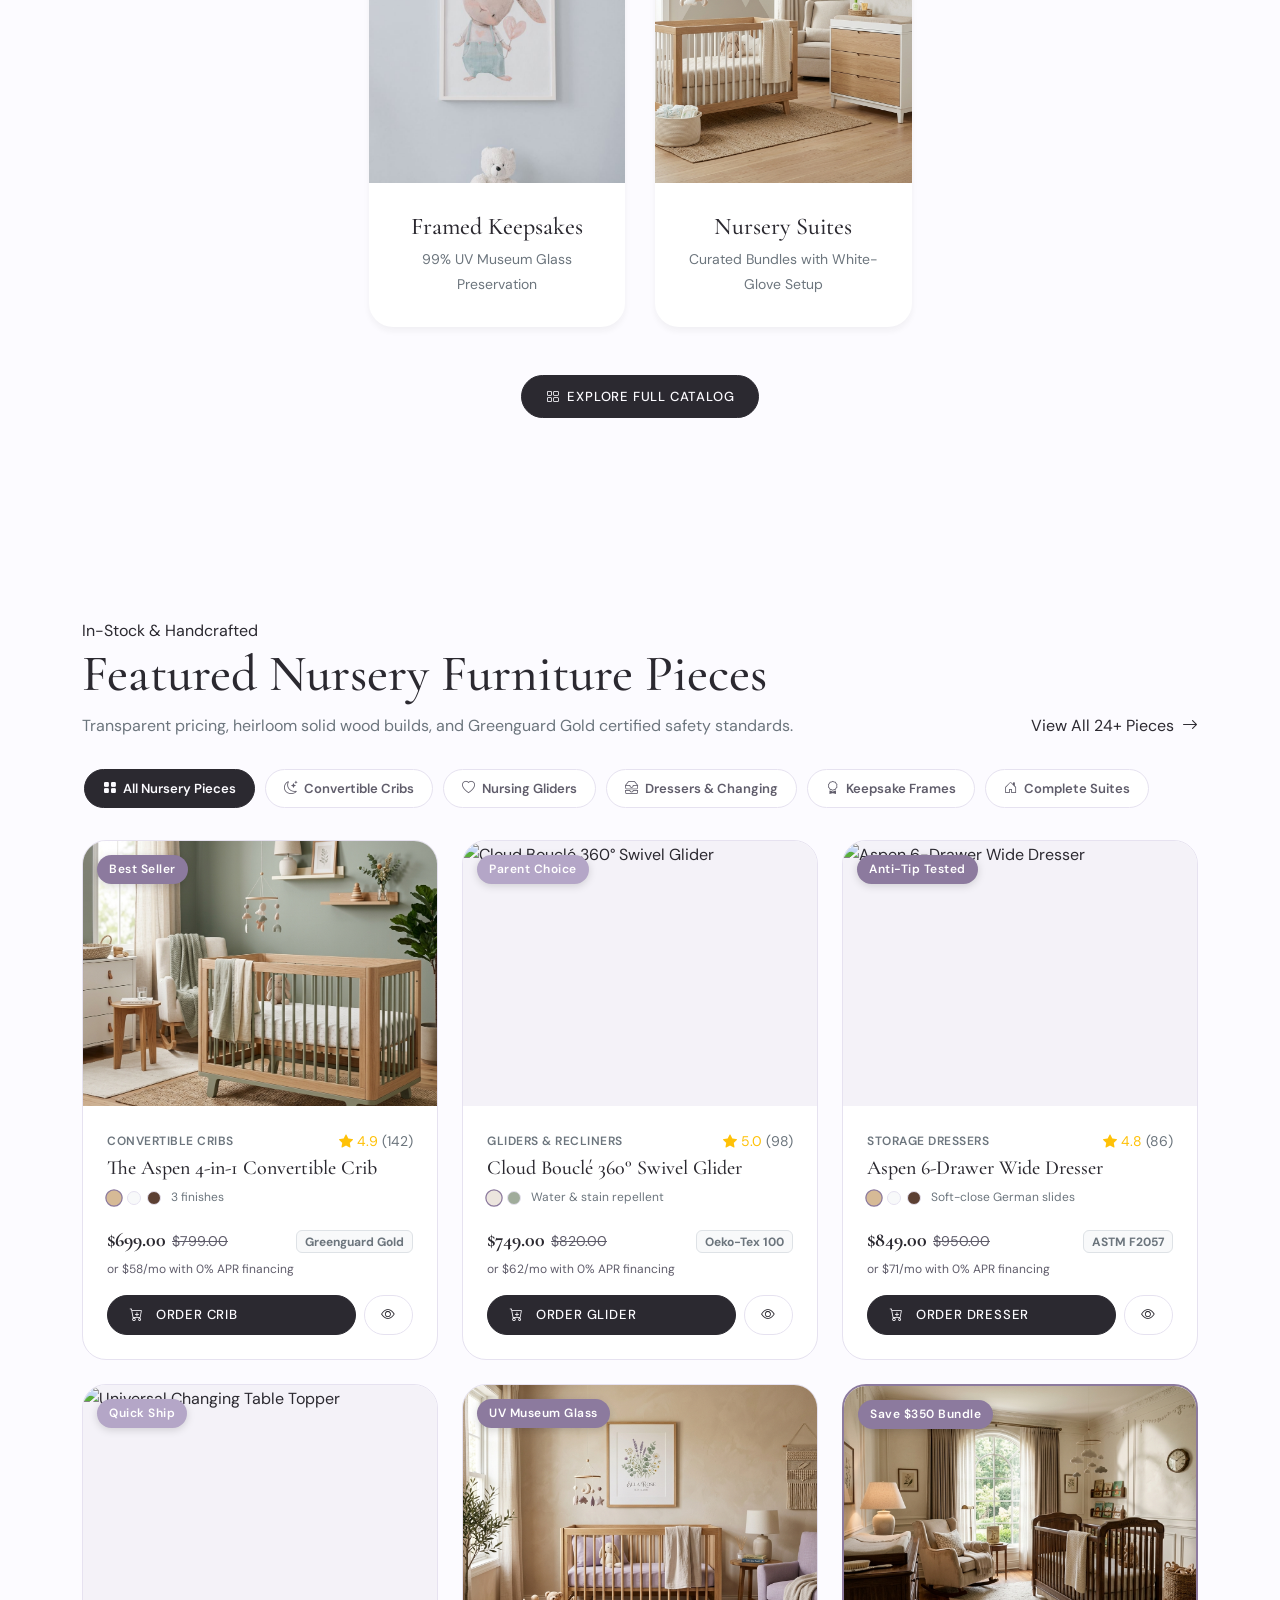
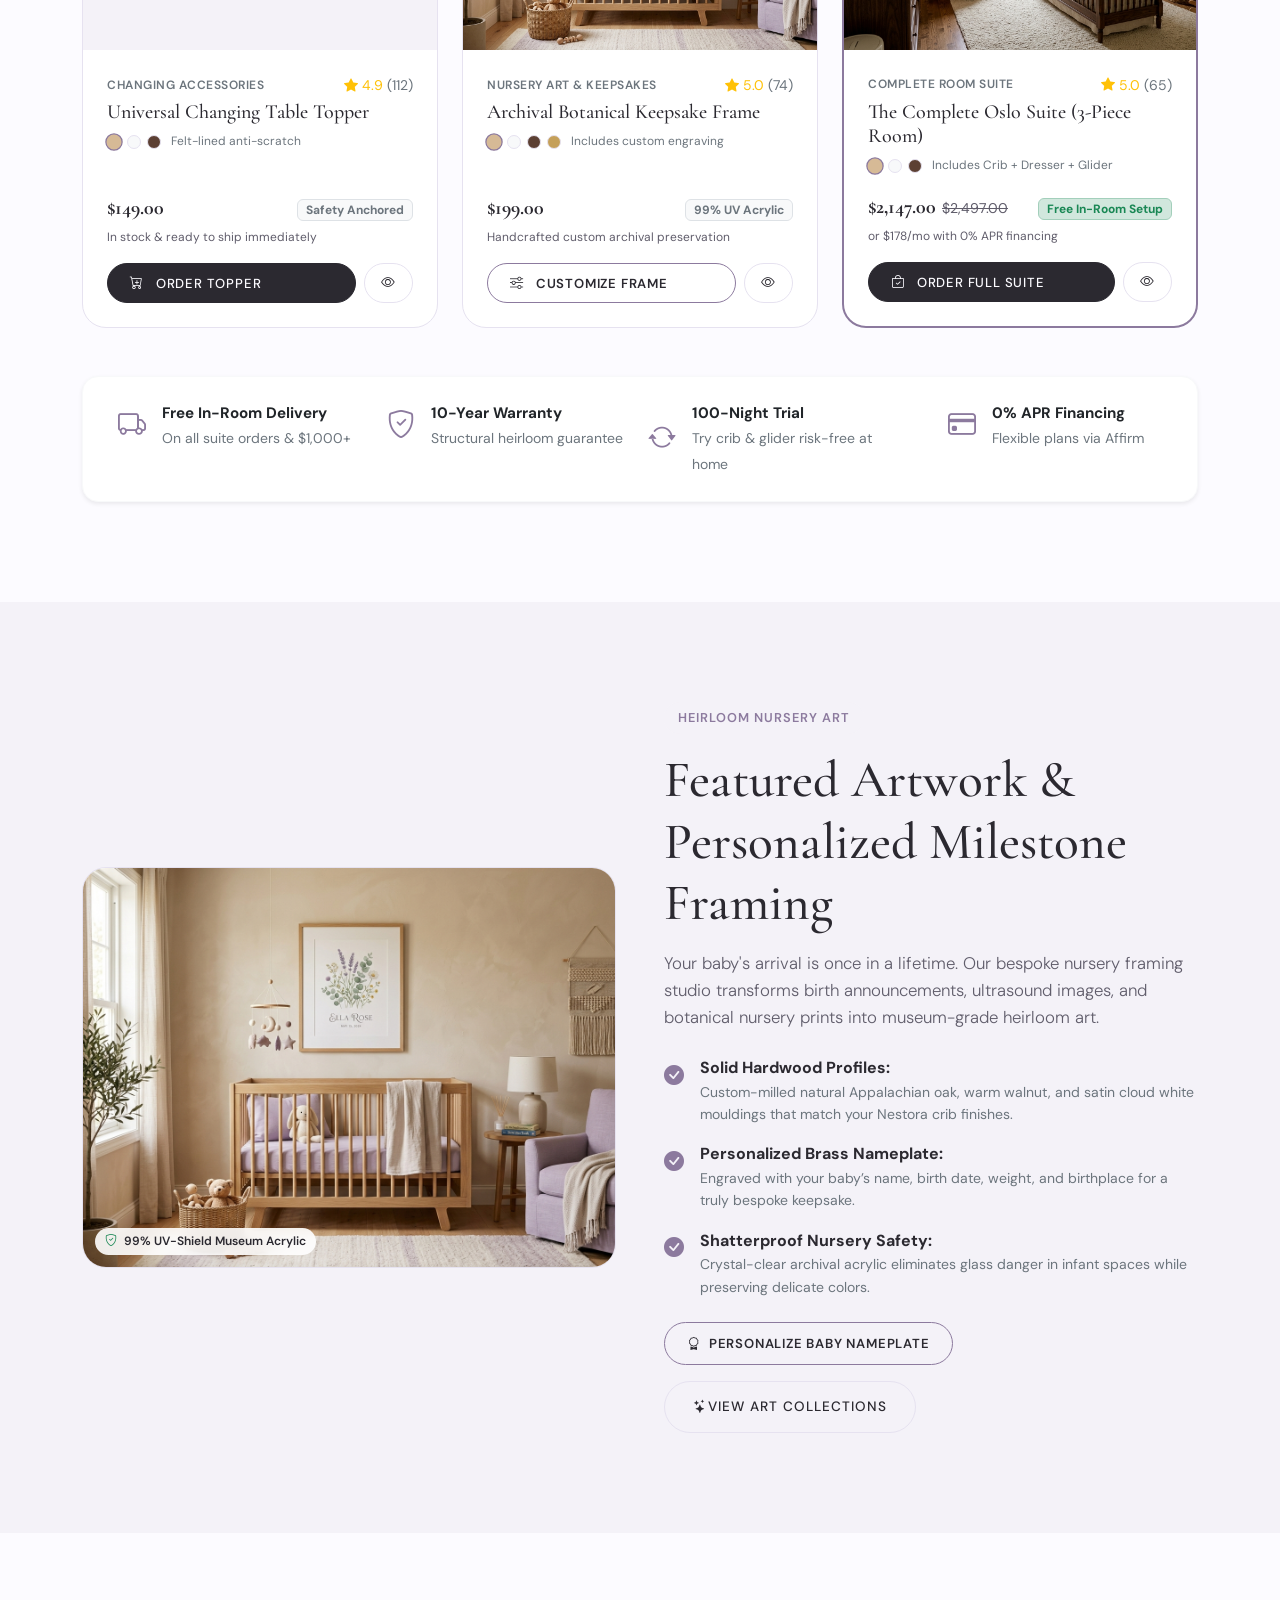
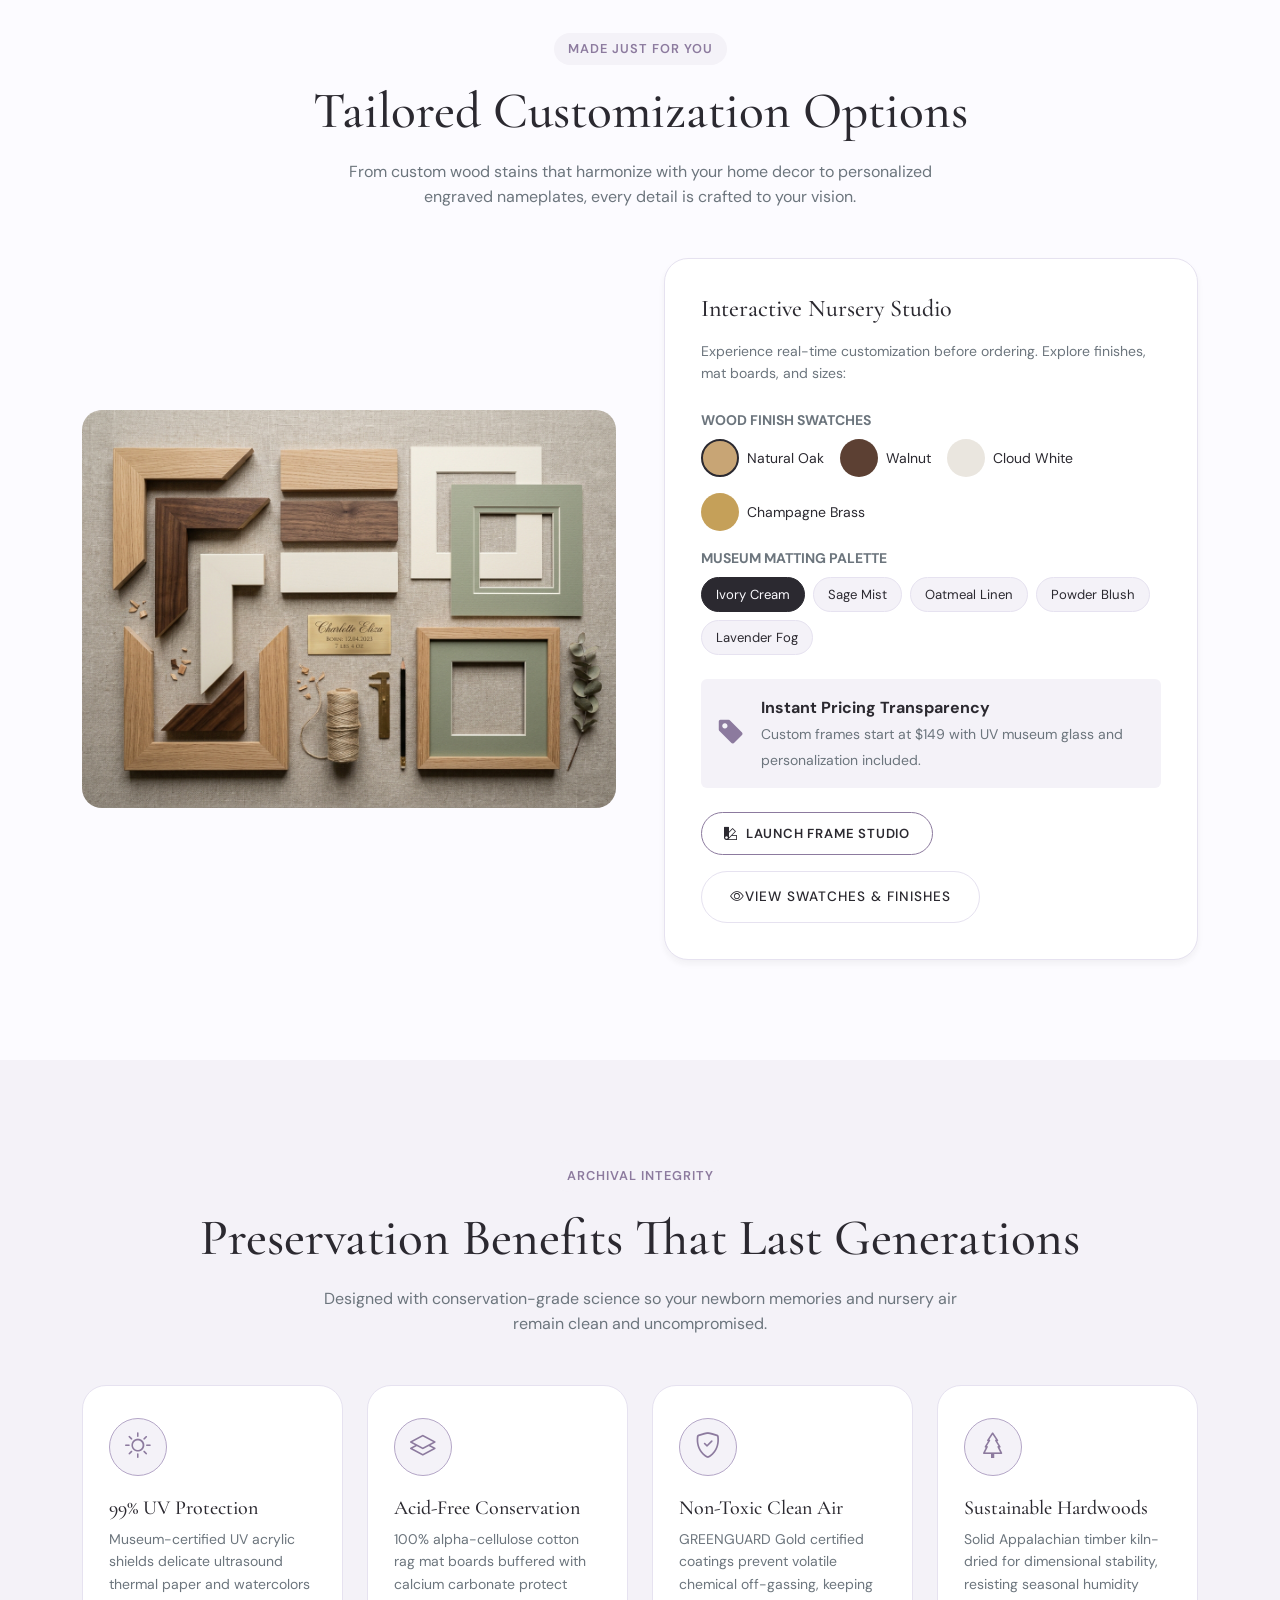
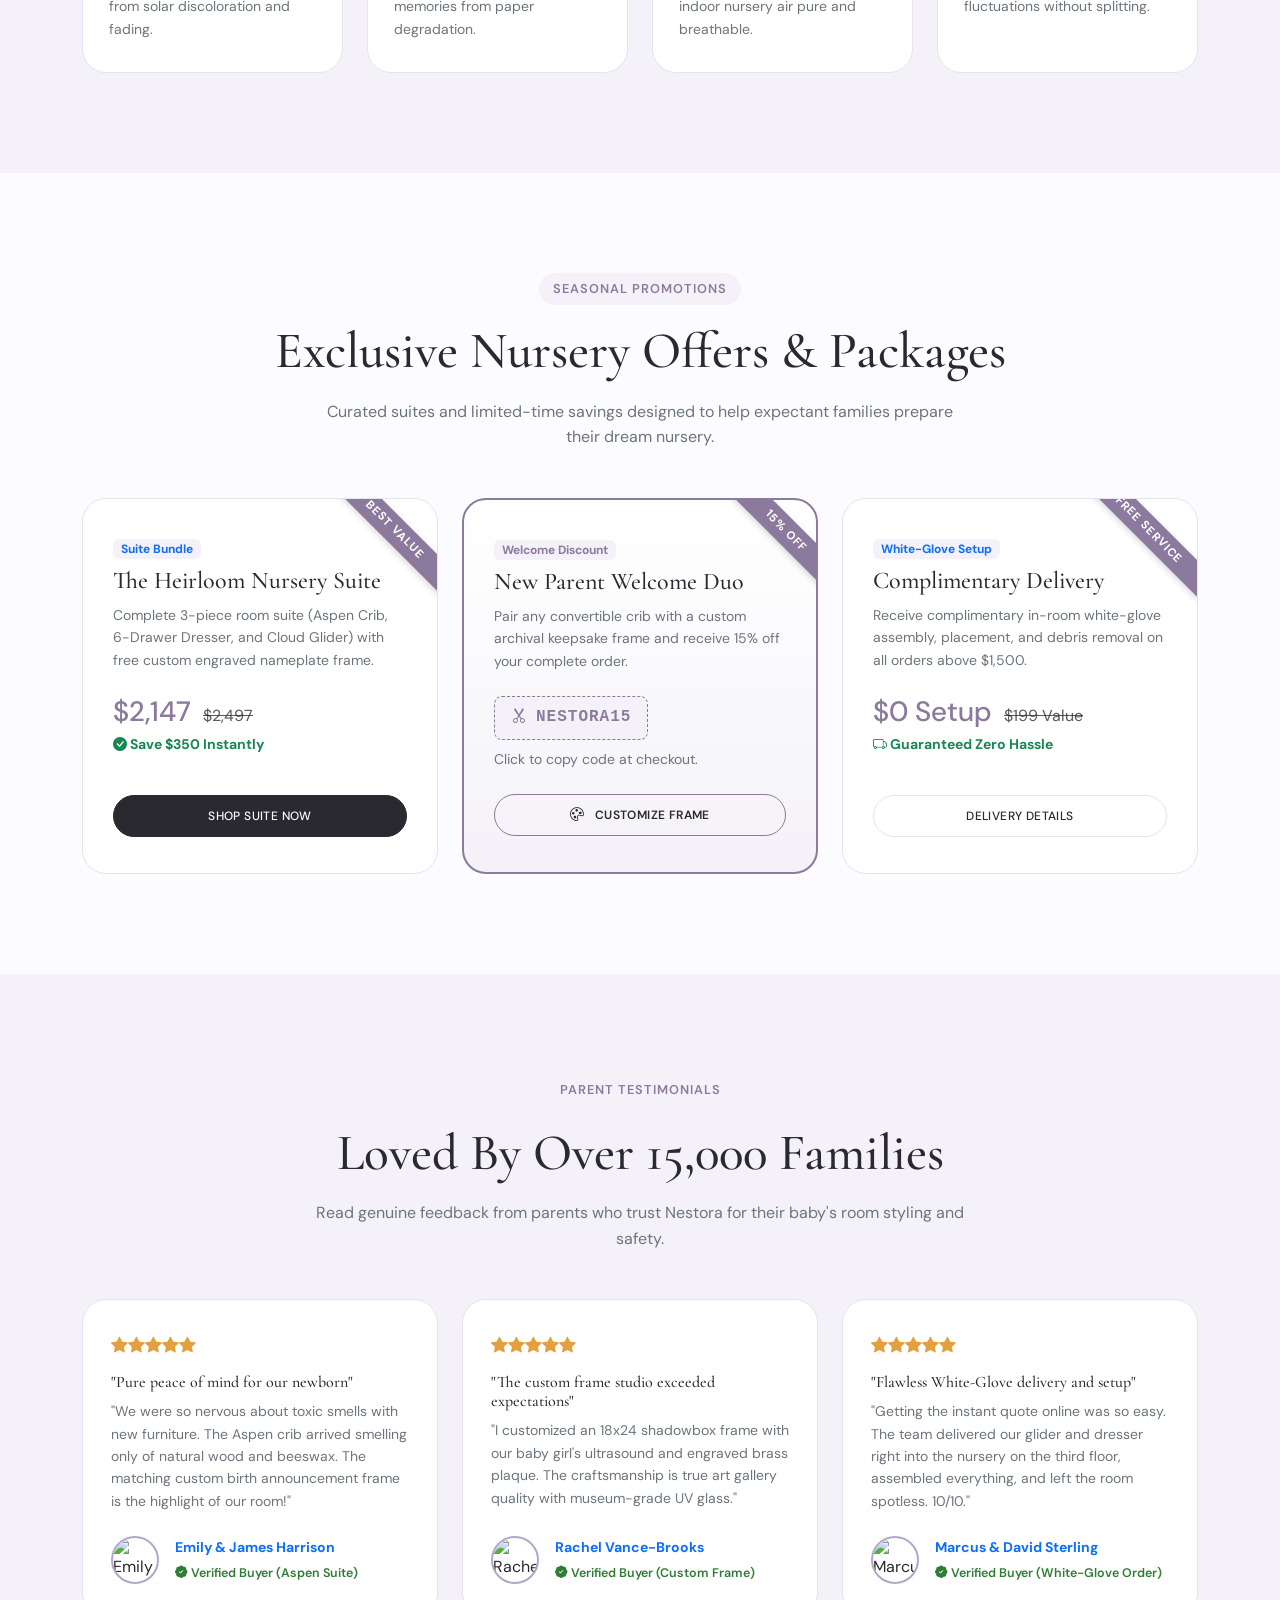
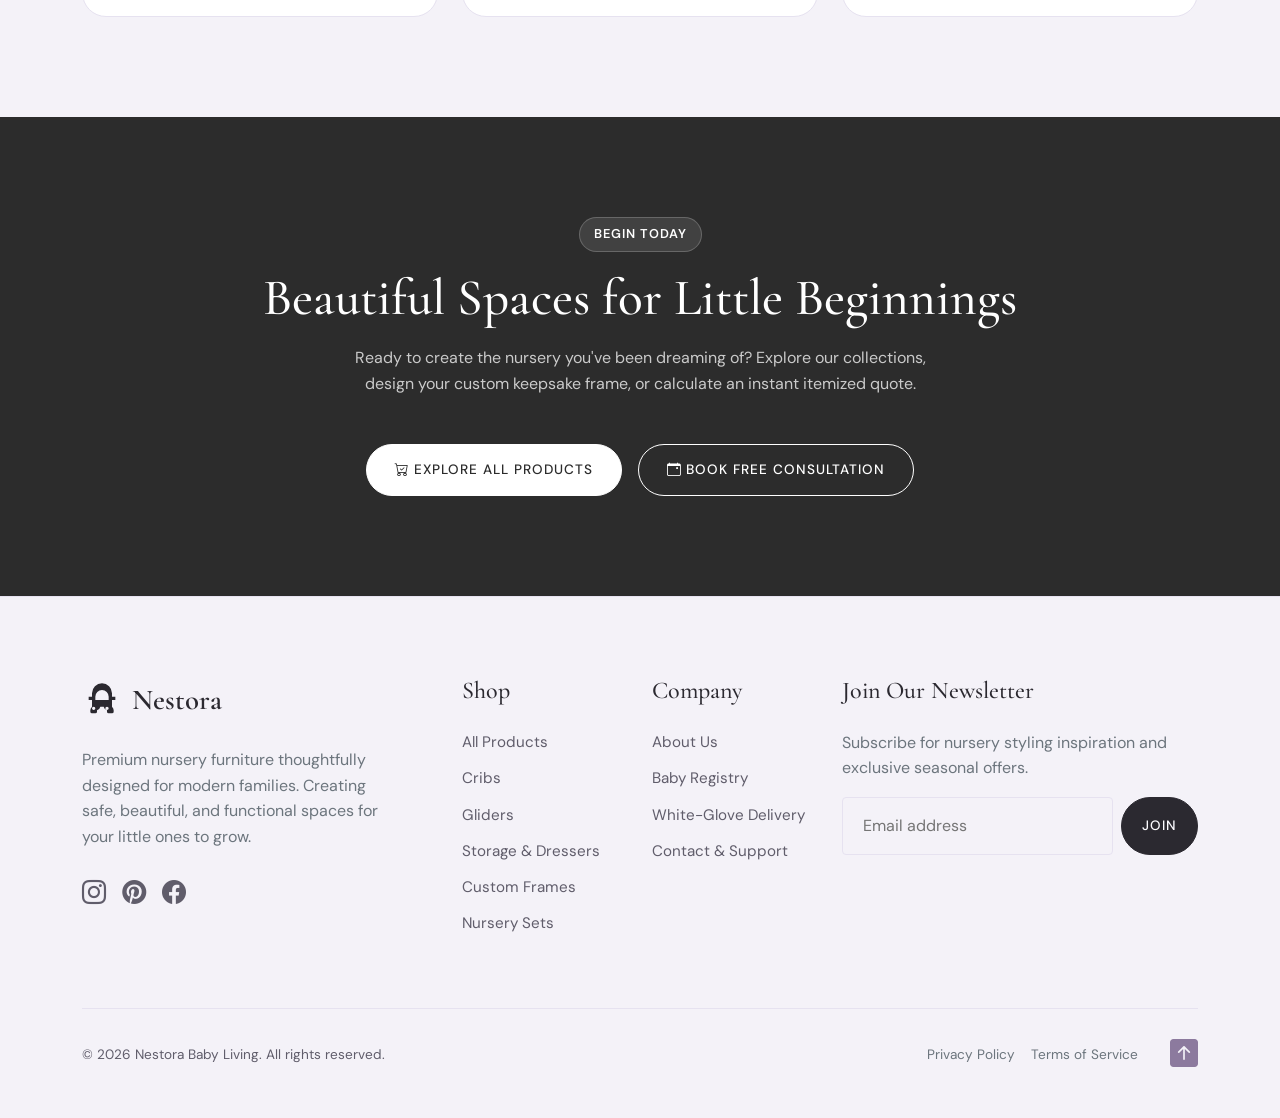
==== commit 59ee6ff0: "doc5" ====
--- a/index.html
+++ b/index.html
@@ -4,8 +4,8 @@
 <head>
     <meta charset="UTF-8">
     <meta name="viewport" content="width=device-width, initial-scale=1.0">
-    <meta name="description" content="Nestora Baby Living - Premium Nursery Furniture and Baby Room Styling">
-    <title>Nestora Baby Living | Premium Nursery Furniture</title>
+    <meta name="description" content="Nestora Baby Living - Premium Nursery Furniture, Handcrafted Cribs, and Custom Archival Keepsake Frames.">
+    <title>Nestora Baby Living | Premium Nursery Furniture & Custom Frames</title>
 
     <!-- Bootstrap 5 CSS -->
     <link href="https://cdn.jsdelivr.net/npm/bootstrap@5.3.0/dist/css/bootstrap.min.css" rel="stylesheet">
@@ -20,7 +20,7 @@
 
 <body>
 
-    <!-- Header -->
+    <!-- Header (Consistent across all pages) -->
     <header class="navbar-custom">
         <div class="container d-flex justify-content-between align-items-center">
             <a href="index.html" class="navbar-brand">
@@ -34,6 +34,7 @@
             <nav class="d-none d-lg-flex align-items-center">
                 <a href="index.html" class="nav-link active">Home 1</a>
                 <a href="home-2.html" class="nav-link">Home 2</a>
+                <a href="about.html" class="nav-link">About Us</a>
                 <a href="products.html" class="nav-link">Products</a>
                 <a href="registry-services.html" class="nav-link">Registry</a>
                 <a href="assembly-delivery.html" class="nav-link">Delivery</a>
@@ -41,15 +42,17 @@
             </nav>
 
             <div class="nav-controls d-flex align-items-center">
-                <div class="d-none d-lg-flex align-items-center gap-3">
+                <div class="d-none d-lg-flex align-items-center gap-2">
                     <button class="icon-btn theme-toggle-btn" aria-label="Toggle Dark Mode">
                         <i class="bi bi-moon"></i>
                     </button>
                     <button class="icon-btn rtl-toggle-btn" aria-label="Toggle RTL">
                         <i class="bi bi-arrow-left-right"></i>
                     </button>
-                    <a href="signup.html" class="btn-primary-custom" style="padding: 8px 16px; font-size: 0.9rem;">Sign
-                        Up</a>
+                    <a href="#quoteModal" data-bs-toggle="modal" class="btn-cta-quote btn-nav-cta">
+                        <i class="bi bi-calculator"></i> Get a Quote
+                    </a>
+                    <a href="signup.html" class="btn-primary-custom" style="padding: 8px 16px; font-size: 0.85rem;">Sign Up</a>
                 </div>
                 <button class="navbar-toggler d-lg-none ms-2" type="button" data-bs-toggle="offcanvas"
                     data-bs-target="#mobileMenu">
@@ -65,7 +68,7 @@
                 <h5 class="offcanvas-title font-heading d-flex align-items-center" id="mobileMenuLabel"
                     style="color: var(--text-primary); font-weight: 700;">
                     <svg class="brand-logo-icon me-2" viewBox="0 0 24 24" xmlns="http://www.w3.org/2000/svg"
-                        style="width: 24px; height: 24px; color: var(--primary-color);">
+                        style="width: 24px; height: 24px;">
                         <path fill="currentColor"
                             d="M12 2a6 6 0 0 0-6 6v2H4v2h2v4a3 3 0 0 0-1 2.2V19a1 1 0 0 0 1 1h2a1 1 0 0 0 1-1v-.8A3.01 3.01 0 0 0 11 16h2a3.01 3.01 0 0 0 2 2.2V19a1 1 0 0 0 1 1h2a1 1 0 0 0 1-1v-.8a3 3 0 0 0-1-2.2v-4h2v-2h-2V8a6 6 0 0 0-6-6zm-4 8a4 4 0 0 1 8 0v2H8v-2zm-1 8a1 1 0 1 1 0-2 1 1 0 0 1 0 2zm8 0a1 1 0 1 1 0-2 1 1 0 0 1 0 2z" />
                     </svg>
@@ -77,6 +80,7 @@
                 <nav class="d-flex flex-column gap-3">
                     <a href="index.html" class="nav-link active">Home 1</a>
                     <a href="home-2.html" class="nav-link">Home 2</a>
+                    <a href="about.html" class="nav-link">About Us</a>
                     <a href="products.html" class="nav-link">Products</a>
                     <a href="registry-services.html" class="nav-link">Registry</a>
                     <a href="assembly-delivery.html" class="nav-link">Delivery</a>
@@ -90,38 +94,43 @@
                             <i class="bi bi-arrow-left-right"></i>
                         </button>
                     </div>
-                    <a href="signup.html" class="btn-primary-custom text-center w-100 mt-2" style="padding: 10px;">Sign
-                        Up</a>
+                    <a href="#quoteModal" data-bs-toggle="modal" class="btn-cta-quote text-center w-100 mt-2 justify-content-center">
+                        <i class="bi bi-calculator"></i> Get a Quote
+                    </a>
+                    <a href="signup.html" class="btn-primary-custom text-center w-100 mt-2" style="padding: 10px;">Sign Up</a>
                 </nav>
             </div>
         </div>
     </header>
 
     <main>
-        <!-- Section 1 - Nursery Furniture Hero -->
+        <!-- Hero Section (Consistent height with Home 2 & aligned layout) -->
         <section class="hero-wrapper bg-secondary-custom">
             <div class="container">
                 <div class="row align-items-center hero-split py-5">
                     <div class="col-lg-5 hero-text-col animate-slide-right">
+                        <span class="artwork-badge mb-3">Pure American Craftsmanship</span>
                         <h1 class="mb-4">Create Their Perfect First Space</h1>
-                        <p class="mb-5">Discover premium nursery furniture thoughtfully designed for comfort, safety,
-                            and timeless elegance.</p>
+                        <p class="mb-4 lead" style="font-size: 1.05rem;">
+                            Discover GREENGUARD Gold certified nursery furniture and archival custom keepsake framing — designed for pure air, restorative comfort, and heirloom longevity.
+                        </p>
                         <div class="d-flex gap-3 flex-wrap">
-                            <a href="products.html" class="btn-primary-custom" style="min-width: 250px;">Explore
-                                Collection</a>
-                            <a href="registry-services.html" class="btn-secondary-custom"
-                                style="min-width: 250px;">Create Your Nursery</a>
+                            <a href="products.html" class="btn-cta-shop">
+                                <i class="bi bi-arrow-right-circle"></i> Explore Collections
+                            </a>
+                            <a href="#frameCustomizerModal" data-bs-toggle="modal" class="btn-cta-customize">
+                                <i class="bi bi-palette"></i> Design Custom Frame
+                            </a>
                         </div>
                     </div>
                     <div class="col-lg-7 animate-slide-left delay-200">
                         <div class="position-relative">
-                            <img src="images/premium_nursery_hero.jpg" alt="Elegant Nursery Room"
+                            <img src="images/premium_nursery_hero.jpg" alt="Elegant Nursery Room with Natural Wood Crib and Glider"
                                 class="img-editorial shadow-lg w-100">
                             <!-- Small decorative detail -->
-                            <div
-                                class="position-absolute bottom-0 start-0 bg-tertiary-custom p-4 shadow-sm animate-fade-up delay-400 hero-decorative-box">
-                                <p class="mb-0 fw-bold font-heading">Premium Materials</p>
-                                <small class="text-sage">Sustainable Wood</small>
+                            <div class="position-absolute bottom-0 start-0 bg-tertiary-custom p-4 shadow-sm animate-fade-up delay-400 hero-decorative-box" style="border: 1px solid var(--border-color);">
+                                <p class="mb-0 fw-bold font-heading">100% Non-Toxic Solid Wood</p>
+                                <small class="text-sage">GREENGUARD Gold Certified</small>
                             </div>
                         </div>
                     </div>
@@ -129,186 +138,1075 @@
             </div>
         </section>
 
-        <!-- Section 2 - Furniture Collections -->
+        <!-- Section 1: Product Categories (Discovering Products) -->
         <section class="padding-y">
             <div class="container">
                 <div class="text-center mb-5 animate-fade-up">
-                    <h2 class="text-sage">Shop by Collection</h2>
-                    <p>Beautifully crafted pieces for every nursery need.</p>
+                    <span class="artwork-badge">Complete Nursery Living</span>
+                    <h2>Shop by Product Category</h2>
+                    <p class="text-secondary">Thoughtfully crafted essentials designed to grow seamlessly with your child.</p>
                 </div>
                 <div class="grid-cards">
-                    <!-- Card 1 -->
+                    <!-- Category 1: Cribs -->
                     <div class="premium-card animate-fade-up delay-100">
-                        <img src="https://images.pexels.com/photos/37185810/pexels-photo-37185810.jpeg"
-                            alt="Premium Baby Cribs">
-                        <div class="premium-card-body text-center">
-                            <h3 class="h4 mb-0">Cribs</h3>
-                        </div>
-                    </div>
-                    <!-- Card 2 -->
+                        <a href="products.html">
+                            <img src="images/category_cribs.jpg" alt="Convertible Solid Wood Baby Cribs">
+                            <div class="premium-card-body text-center">
+                                <h3 class="h4 mb-1">Convertible Cribs</h3>
+                                <small class="text-secondary">4-in-1 Infant to Toddler Beds</small>
+                            </div>
+                        </a>
+                    </div>
+                    <!-- Category 2: Gliders -->
                     <div class="premium-card animate-fade-up delay-200">
-                        <img src="https://images.pexels.com/photos/5217124/pexels-photo-5217124.jpeg"
-                            alt="Nursery Gliders">
-                        <div class="premium-card-body text-center">
-                            <h3 class="h4 mb-0">Gliders</h3>
-                        </div>
-                    </div>
-                    <!-- Card 3 -->
+                        <a href="products.html">
+                            <img src="https://images.pexels.com/photos/5217124/pexels-photo-5217124.jpeg" alt="Nursery Swivel Gliders and Rockers">
+                            <div class="premium-card-body text-center">
+                                <h3 class="h4 mb-1">Gliders & Rockers</h3>
+                                <small class="text-secondary">360° Whisper Swivel Comfort</small>
+                            </div>
+                        </a>
+                    </div>
+                    <!-- Category 3: Storage & Dressers -->
                     <div class="premium-card animate-fade-up delay-300">
-                        <img src="https://images.pexels.com/photos/3933028/pexels-photo-3933028.jpeg"
-                            alt="Storage Dressers">
-                        <div class="premium-card-body text-center">
-                            <h3 class="h4 mb-0">Storage</h3>
-                        </div>
-                    </div>
-                    <!-- Card 4 -->
+                        <a href="products.html">
+                            <img src="https://images.pexels.com/photos/3933028/pexels-photo-3933028.jpeg" alt="Nursery Dressers and Storage">
+                            <div class="premium-card-body text-center">
+                                <h3 class="h4 mb-1">Dressers & Storage</h3>
+                                <small class="text-secondary">Soft-Close Dovetail Drawers</small>
+                            </div>
+                        </a>
+                    </div>
+                    <!-- Category 4: Changing Tables -->
                     <div class="premium-card animate-fade-up delay-400">
-                        <img src="https://images.pexels.com/photos/37185822/pexels-photo-37185822.jpeg"
-                            alt="Changing Tables">
-                        <div class="premium-card-body text-center">
-                            <h3 class="h4 mb-0">Changing Tables</h3>
-                        </div>
-                    </div>
-
+                        <a href="products.html">
+                            <img src="https://images.pexels.com/photos/37185822/pexels-photo-37185822.jpeg" alt="Changing Tables and Toppers">
+                            <div class="premium-card-body text-center">
+                                <h3 class="h4 mb-1">Changing Tables</h3>
+                                <small class="text-secondary">Secure Anti-Tip Safety Systems</small>
+                            </div>
+                        </a>
+                    </div>
+                    <!-- Category 5: Nursery Art & Custom Frames -->
+                    <div class="premium-card animate-fade-up delay-100 grid-card-col-start-2">
+                        <a href="#frameCustomizerModal" data-bs-toggle="modal">
+                            <img src="images/framed_keepsakes_bunny.jpg" alt="Custom Framed Nursery Wall Art and Milestone Keepsakes">
+                            <div class="premium-card-body text-center">
+                                <h3 class="h4 mb-1">Framed Keepsakes</h3>
+                                <small class="text-secondary">99% UV Museum Glass Preservation</small>
+                            </div>
+                        </a>
+                    </div>
+                    <!-- Category 6: Nursery Suites -->
+                    <div class="premium-card animate-fade-up delay-200">
+                        <a href="products.html">
+                            <img src="images/nursery_sets_category.jpg" alt="Curated Full Nursery Suites">
+                            <div class="premium-card-body text-center">
+                                <h3 class="h4 mb-1">Nursery Suites</h3>
+                                <small class="text-secondary">Curated Bundles with White-Glove Setup</small>
+                            </div>
+                        </a>
+                    </div>
+                </div>
+
+                <div class="text-center mt-5">
+                    <a href="products.html" class="btn-cta-shop px-4">
+                        <i class="bi bi-grid"></i> Explore Full Catalog
+                    </a>
                 </div>
             </div>
         </section>
 
-        <!-- Section 3 - Featured Nursery Sets -->
+        <!-- Product-Focused Section: Featured Nursery Pieces & Bestsellers -->
+        <section class="padding-y bg-light-custom" id="featured-products">
+            <div class="container">
+                <div class="d-flex flex-column flex-md-row justify-content-between align-items-md-end mb-4 gap-3">
+                    <div>
+                        <span class="sub-heading-custom">In-Stock & Handcrafted</span>
+                        <h2 class="mb-2">Featured Nursery Furniture Pieces</h2>
+                        <p class="text-secondary mb-0">Transparent pricing, heirloom solid wood builds, and Greenguard Gold certified safety standards.</p>
+                    </div>
+                    <div class="d-flex gap-2 align-items-center">
+                        <a href="products.html" class="btn-outline-custom">
+                            View All 24+ Pieces <i class="bi bi-arrow-right ms-1"></i>
+                        </a>
+                    </div>
+                </div>
+
+                <!-- Shopping Category Discovery Filter Pills -->
+                <div class="category-pill-scroll mb-4 pb-2">
+                    <button type="button" class="category-filter-pill active" onclick="filterHomeProducts('all', this)">
+                        <i class="bi bi-grid-fill me-1"></i> All Nursery Pieces
+                    </button>
+                    <button type="button" class="category-filter-pill" onclick="filterHomeProducts('cribs', this)">
+                        <i class="bi bi-moon-stars me-1"></i> Convertible Cribs
+                    </button>
+                    <button type="button" class="category-filter-pill" onclick="filterHomeProducts('gliders', this)">
+                        <i class="bi bi-heart me-1"></i> Nursing Gliders
+                    </button>
+                    <button type="button" class="category-filter-pill" onclick="filterHomeProducts('dressers', this)">
+                        <i class="bi bi-inboxes me-1"></i> Dressers & Changing
+                    </button>
+                    <button type="button" class="category-filter-pill" onclick="filterHomeProducts('keepsakes', this)">
+                        <i class="bi bi-award me-1"></i> Keepsake Frames
+                    </button>
+                    <button type="button" class="category-filter-pill" onclick="filterHomeProducts('suites', this)">
+                        <i class="bi bi-house-door me-1"></i> Complete Suites
+                    </button>
+                </div>
+
+                <!-- Product Grid (6 concrete products with prices, swatches, badges, quick view, and clear actions) -->
+                <div class="row g-4" id="homeProductsGrid">
+                    <!-- Product 1: Aspen Crib -->
+                    <div class="col-lg-4 col-md-6 home-product-item" data-category="cribs">
+                        <div class="product-card-modern">
+                            <div class="product-img-box">
+                                <img src="images/category_cribs.jpg" alt="The Aspen 4-in-1 Convertible Crib">
+                                <span class="product-badge-corner bg-terracotta">Best Seller</span>
+                                <button type="button" class="product-quickview-btn" onclick="openQuickView('aspen-crib')">
+                                    <i class="bi bi-eye"></i> Quick View
+                                </button>
+                            </div>
+                            <div class="p-4 d-flex flex-column flex-grow-1">
+                                <div class="d-flex justify-content-between align-items-center mb-1">
+                                    <small class="text-uppercase text-secondary fw-semibold" style="letter-spacing: 0.5px; font-size: 0.75rem;">Convertible Cribs</small>
+                                    <div class="text-warning small"><i class="bi bi-star-fill"></i> 4.9 <span class="text-secondary">(142)</span></div>
+                                </div>
+                                <h3 class="h5 mb-2"><a href="products.html" class="product-title-link">The Aspen 4-in-1 Convertible Crib</a></h3>
+                                
+                                <div class="swatches-list mb-3">
+                                    <span class="swatch-dot swatch-oak active" title="Appalachian Oak"></span>
+                                    <span class="swatch-dot swatch-white" title="Cloud White"></span>
+                                    <span class="swatch-dot swatch-walnut" title="Warm Walnut"></span>
+                                    <small class="text-secondary ms-1" style="font-size: 0.75rem;">3 finishes</small>
+                                </div>
+
+                                <div class="mt-auto">
+                                    <div class="d-flex justify-content-between align-items-baseline mb-1">
+                                        <div class="d-flex align-items-baseline">
+                                            <span class="product-price-current">$699.00</span>
+                                            <span class="product-price-old">$799.00</span>
+                                        </div>
+                                        <span class="badge bg-light text-secondary border">Greenguard Gold</span>
+                                    </div>
+                                    <div class="product-installment-note mb-3">or $58/mo with 0% APR financing</div>
+                                    <div class="d-flex gap-2">
+                                        <a href="contact.html?product=aspen-crib" class="btn-cta-shop flex-grow-1 text-center py-2">
+                                            <i class="bi bi-cart-plus me-1"></i> Order Crib
+                                        </a>
+                                        <button type="button" class="btn-secondary-custom px-3 py-2" onclick="openQuickView('aspen-crib')" title="Quick View">
+                                            <i class="bi bi-eye"></i>
+                                        </button>
+                                    </div>
+                                </div>
+                            </div>
+                        </div>
+                    </div>
+
+                    <!-- Product 2: Cloud Glider -->
+                    <div class="col-lg-4 col-md-6 home-product-item" data-category="gliders">
+                        <div class="product-card-modern">
+                            <div class="product-img-box">
+                                <img src="https://images.pexels.com/photos/5217121/pexels-photo-5217121.jpeg" alt="Cloud Bouclé 360° Swivel Glider">
+                                <span class="product-badge-corner bg-sage">Parent Choice</span>
+                                <button type="button" class="product-quickview-btn" onclick="openQuickView('cloud-glider')">
+                                    <i class="bi bi-eye"></i> Quick View
+                                </button>
+                            </div>
+                            <div class="p-4 d-flex flex-column flex-grow-1">
+                                <div class="d-flex justify-content-between align-items-center mb-1">
+                                    <small class="text-uppercase text-secondary fw-semibold" style="letter-spacing: 0.5px; font-size: 0.75rem;">Gliders & Recliners</small>
+                                    <div class="text-warning small"><i class="bi bi-star-fill"></i> 5.0 <span class="text-secondary">(98)</span></div>
+                                </div>
+                                <h3 class="h5 mb-2"><a href="products.html" class="product-title-link">Cloud Bouclé 360° Swivel Glider</a></h3>
+                                
+                                <div class="swatches-list mb-3">
+                                    <span class="swatch-dot swatch-boucle active" title="Ivory Bouclé"></span>
+                                    <span class="swatch-dot swatch-sage" title="Eucalyptus Bouclé"></span>
+                                    <small class="text-secondary ms-1" style="font-size: 0.75rem;">Water & stain repellent</small>
+                                </div>
+
+                                <div class="mt-auto">
+                                    <div class="d-flex justify-content-between align-items-baseline mb-1">
+                                        <div class="d-flex align-items-baseline">
+                                            <span class="product-price-current">$749.00</span>
+                                            <span class="product-price-old">$820.00</span>
+                                        </div>
+                                        <span class="badge bg-light text-secondary border">Oeko-Tex 100</span>
+                                    </div>
+                                    <div class="product-installment-note mb-3">or $62/mo with 0% APR financing</div>
+                                    <div class="d-flex gap-2">
+                                        <a href="contact.html?product=cloud-glider" class="btn-cta-shop flex-grow-1 text-center py-2">
+                                            <i class="bi bi-cart-plus me-1"></i> Order Glider
+                                        </a>
+                                        <button type="button" class="btn-secondary-custom px-3 py-2" onclick="openQuickView('cloud-glider')" title="Quick View">
+                                            <i class="bi bi-eye"></i>
+                                        </button>
+                                    </div>
+                                </div>
+                            </div>
+                        </div>
+                    </div>
+
+                    <!-- Product 3: Aspen Dresser -->
+                    <div class="col-lg-4 col-md-6 home-product-item" data-category="dressers">
+                        <div class="product-card-modern">
+                            <div class="product-img-box">
+                                <img src="https://images.pexels.com/photos/3933028/pexels-photo-3933028.jpeg" alt="Aspen 6-Drawer Wide Dresser">
+                                <span class="product-badge-corner bg-terracotta">Anti-Tip Tested</span>
+                                <button type="button" class="product-quickview-btn" onclick="openQuickView('aspen-dresser')">
+                                    <i class="bi bi-eye"></i> Quick View
+                                </button>
+                            </div>
+                            <div class="p-4 d-flex flex-column flex-grow-1">
+                                <div class="d-flex justify-content-between align-items-center mb-1">
+                                    <small class="text-uppercase text-secondary fw-semibold" style="letter-spacing: 0.5px; font-size: 0.75rem;">Storage Dressers</small>
+                                    <div class="text-warning small"><i class="bi bi-star-fill"></i> 4.8 <span class="text-secondary">(86)</span></div>
+                                </div>
+                                <h3 class="h5 mb-2"><a href="products.html" class="product-title-link">Aspen 6-Drawer Wide Dresser</a></h3>
+                                
+                                <div class="swatches-list mb-3">
+                                    <span class="swatch-dot swatch-oak active" title="Appalachian Oak"></span>
+                                    <span class="swatch-dot swatch-white" title="Cloud White"></span>
+                                    <span class="swatch-dot swatch-walnut" title="Warm Walnut"></span>
+                                    <small class="text-secondary ms-1" style="font-size: 0.75rem;">Soft-close German slides</small>
+                                </div>
+
+                                <div class="mt-auto">
+                                    <div class="d-flex justify-content-between align-items-baseline mb-1">
+                                        <div class="d-flex align-items-baseline">
+                                            <span class="product-price-current">$849.00</span>
+                                            <span class="product-price-old">$950.00</span>
+                                        </div>
+                                        <span class="badge bg-light text-secondary border">ASTM F2057</span>
+                                    </div>
+                                    <div class="product-installment-note mb-3">or $71/mo with 0% APR financing</div>
+                                    <div class="d-flex gap-2">
+                                        <a href="contact.html?product=aspen-dresser" class="btn-cta-shop flex-grow-1 text-center py-2">
+                                            <i class="bi bi-cart-plus me-1"></i> Order Dresser
+                                        </a>
+                                        <button type="button" class="btn-secondary-custom px-3 py-2" onclick="openQuickView('aspen-dresser')" title="Quick View">
+                                            <i class="bi bi-eye"></i>
+                                        </button>
+                                    </div>
+                                </div>
+                            </div>
+                        </div>
+                    </div>
+
+                    <!-- Product 4: Universal Changing Table Topper -->
+                    <div class="col-lg-4 col-md-6 home-product-item" data-category="dressers">
+                        <div class="product-card-modern">
+                            <div class="product-img-box">
+                                <img src="https://images.pexels.com/photos/6849347/pexels-photo-6849347.jpeg" alt="Universal Changing Table Topper">
+                                <span class="product-badge-corner bg-sage">Quick Ship</span>
+                                <button type="button" class="product-quickview-btn" onclick="openQuickView('changing-topper')">
+                                    <i class="bi bi-eye"></i> Quick View
+                                </button>
+                            </div>
+                            <div class="p-4 d-flex flex-column flex-grow-1">
+                                <div class="d-flex justify-content-between align-items-center mb-1">
+                                    <small class="text-uppercase text-secondary fw-semibold" style="letter-spacing: 0.5px; font-size: 0.75rem;">Changing Accessories</small>
+                                    <div class="text-warning small"><i class="bi bi-star-fill"></i> 4.9 <span class="text-secondary">(112)</span></div>
+                                </div>
+                                <h3 class="h5 mb-2"><a href="products.html" class="product-title-link">Universal Changing Table Topper</a></h3>
+                                
+                                <div class="swatches-list mb-3">
+                                    <span class="swatch-dot swatch-oak active" title="Appalachian Oak"></span>
+                                    <span class="swatch-dot swatch-white" title="Cloud White"></span>
+                                    <span class="swatch-dot swatch-walnut" title="Warm Walnut"></span>
+                                    <small class="text-secondary ms-1" style="font-size: 0.75rem;">Felt-lined anti-scratch</small>
+                                </div>
+
+                                <div class="mt-auto">
+                                    <div class="d-flex justify-content-between align-items-baseline mb-1">
+                                        <div class="d-flex align-items-baseline">
+                                            <span class="product-price-current">$149.00</span>
+                                        </div>
+                                        <span class="badge bg-light text-secondary border">Safety Anchored</span>
+                                    </div>
+                                    <div class="product-installment-note mb-3">In stock & ready to ship immediately</div>
+                                    <div class="d-flex gap-2">
+                                        <a href="contact.html?product=changing-topper" class="btn-cta-shop flex-grow-1 text-center py-2">
+                                            <i class="bi bi-cart-plus me-1"></i> Order Topper
+                                        </a>
+                                        <button type="button" class="btn-secondary-custom px-3 py-2" onclick="openQuickView('changing-topper')" title="Quick View">
+                                            <i class="bi bi-eye"></i>
+                                        </button>
+                                    </div>
+                                </div>
+                            </div>
+                        </div>
+                    </div>
+
+                    <!-- Product 5: Archival Botanical Keepsake Frame -->
+                    <div class="col-lg-4 col-md-6 home-product-item" data-category="keepsakes">
+                        <div class="product-card-modern">
+                            <div class="product-img-box">
+                                <img src="images/nursery_framed_art.jpg" alt="Archival Botanical Keepsake Frame">
+                                <span class="product-badge-corner bg-terracotta">UV Museum Glass</span>
+                                <button type="button" class="product-quickview-btn" onclick="openQuickView('botanical-frame')">
+                                    <i class="bi bi-eye"></i> Quick View
+                                </button>
+                            </div>
+                            <div class="p-4 d-flex flex-column flex-grow-1">
+                                <div class="d-flex justify-content-between align-items-center mb-1">
+                                    <small class="text-uppercase text-secondary fw-semibold" style="letter-spacing: 0.5px; font-size: 0.75rem;">Nursery Art & Keepsakes</small>
+                                    <div class="text-warning small"><i class="bi bi-star-fill"></i> 5.0 <span class="text-secondary">(74)</span></div>
+                                </div>
+                                <h3 class="h5 mb-2"><a href="#frameCustomizerModal" data-bs-toggle="modal" class="product-title-link">Archival Botanical Keepsake Frame</a></h3>
+                                
+                                <div class="swatches-list mb-3">
+                                    <span class="swatch-dot swatch-oak active" title="Appalachian Oak"></span>
+                                    <span class="swatch-dot swatch-white" title="Cloud White"></span>
+                                    <span class="swatch-dot swatch-walnut" title="Warm Walnut"></span>
+                                    <span class="swatch-dot swatch-brass" title="Brass Plaque"></span>
+                                    <small class="text-secondary ms-1" style="font-size: 0.75rem;">Includes custom engraving</small>
+                                </div>
+
+                                <div class="mt-auto">
+                                    <div class="d-flex justify-content-between align-items-baseline mb-1">
+                                        <div class="d-flex align-items-baseline">
+                                            <span class="product-price-current">$199.00</span>
+                                        </div>
+                                        <span class="badge bg-light text-secondary border">99% UV Acrylic</span>
+                                    </div>
+                                    <div class="product-installment-note mb-3">Handcrafted custom archival preservation</div>
+                                    <div class="d-flex gap-2">
+                                        <a href="#frameCustomizerModal" data-bs-toggle="modal" class="btn-cta-customize flex-grow-1 text-center py-2">
+                                            <i class="bi bi-sliders me-1"></i> Customize Frame
+                                        </a>
+                                        <button type="button" class="btn-secondary-custom px-3 py-2" onclick="openQuickView('botanical-frame')" title="Quick View">
+                                            <i class="bi bi-eye"></i>
+                                        </button>
+                                    </div>
+                                </div>
+                            </div>
+                        </div>
+                    </div>
+
+                    <!-- Product 6: The Complete Oslo Nursery Suite -->
+                    <div class="col-lg-4 col-md-6 home-product-item" data-category="suites">
+                        <div class="product-card-modern" style="border: 2px solid var(--accent-terracotta);">
+                            <div class="product-img-box">
+                                <img src="images/heritage_collection.jpg" alt="The Complete Oslo Nursery Suite">
+                                <span class="product-badge-corner bg-terracotta">Save $350 Bundle</span>
+                                <button type="button" class="product-quickview-btn" onclick="openQuickView('oslo-suite')">
+                                    <i class="bi bi-eye"></i> Quick View
+                                </button>
+                            </div>
+                            <div class="p-4 d-flex flex-column flex-grow-1">
+                                <div class="d-flex justify-content-between align-items-center mb-1">
+                                    <small class="text-uppercase text-secondary fw-semibold" style="letter-spacing: 0.5px; font-size: 0.75rem;">Complete Room Suite</small>
+                                    <div class="text-warning small"><i class="bi bi-star-fill"></i> 5.0 <span class="text-secondary">(65)</span></div>
+                                </div>
+                                <h3 class="h5 mb-2"><a href="products.html" class="product-title-link">The Complete Oslo Suite (3-Piece Room)</a></h3>
+                                
+                                <div class="swatches-list mb-3">
+                                    <span class="swatch-dot swatch-oak active" title="Appalachian Oak"></span>
+                                    <span class="swatch-dot swatch-white" title="Cloud White"></span>
+                                    <span class="swatch-dot swatch-walnut" title="Warm Walnut"></span>
+                                    <small class="text-secondary ms-1" style="font-size: 0.75rem;">Includes Crib + Dresser + Glider</small>
+                                </div>
+
+                                <div class="mt-auto">
+                                    <div class="d-flex justify-content-between align-items-baseline mb-1">
+                                        <div class="d-flex align-items-baseline">
+                                            <span class="product-price-current">$2,147.00</span>
+                                            <span class="product-price-old">$2,497.00</span>
+                                        </div>
+                                        <span class="badge bg-success-subtle text-success border border-success-subtle">Free In-Room Setup</span>
+                                    </div>
+                                    <div class="product-installment-note mb-3">or $178/mo with 0% APR financing</div>
+                                    <div class="d-flex gap-2">
+                                        <a href="contact.html?product=oslo-suite" class="btn-cta-shop flex-grow-1 text-center py-2">
+                                            <i class="bi bi-bag-check me-1"></i> Order Full Suite
+                                        </a>
+                                        <button type="button" class="btn-secondary-custom px-3 py-2" onclick="openQuickView('oslo-suite')" title="Quick View">
+                                            <i class="bi bi-eye"></i>
+                                        </button>
+                                    </div>
+                                </div>
+                            </div>
+                        </div>
+                    </div>
+                </div>
+
+                <!-- Shopping Assurance Strip -->
+                <div class="mt-5 p-4 rounded-4 bg-white shadow-sm border border-light">
+                    <div class="row g-3 text-center">
+                        <div class="col-lg-3 col-6">
+                            <div class="d-flex align-items-center justify-content-center gap-3">
+                                <i class="bi bi-truck text-terracotta fs-3"></i>
+                                <div class="text-start">
+                                    <strong class="d-block text-dark" style="font-size: 0.95rem;">Free In-Room Delivery</strong>
+                                    <span class="text-secondary small">On all suite orders & $1,000+</span>
+                                </div>
+                            </div>
+                        </div>
+                        <div class="col-lg-3 col-6">
+                            <div class="d-flex align-items-center justify-content-center gap-3">
+                                <i class="bi bi-shield-check text-terracotta fs-3"></i>
+                                <div class="text-start">
+                                    <strong class="d-block text-dark" style="font-size: 0.95rem;">10-Year Warranty</strong>
+                                    <span class="text-secondary small">Structural heirloom guarantee</span>
+                                </div>
+                            </div>
+                        </div>
+                        <div class="col-lg-3 col-6">
+                            <div class="d-flex align-items-center justify-content-center gap-3">
+                                <i class="bi bi-arrow-repeat text-terracotta fs-3"></i>
+                                <div class="text-start">
+                                    <strong class="d-block text-dark" style="font-size: 0.95rem;">100-Night Trial</strong>
+                                    <span class="text-secondary small">Try crib & glider risk-free at home</span>
+                                </div>
+                            </div>
+                        </div>
+                        <div class="col-lg-3 col-6">
+                            <div class="d-flex align-items-center justify-content-center gap-3">
+                                <i class="bi bi-credit-card text-terracotta fs-3"></i>
+                                <div class="text-start">
+                                    <strong class="d-block text-dark" style="font-size: 0.95rem;">0% APR Financing</strong>
+                                    <span class="text-secondary small">Flexible plans via Affirm</span>
+                                </div>
+                            </div>
+                        </div>
+                    </div>
+                </div>
+            </div>
+        </section>
+
+        <!-- Section 2: Featured Artwork & Keepsake Framing Spotlight -->
         <section class="padding-y bg-secondary-custom">
             <div class="container">
-                <div class="d-flex justify-content-between align-items-end mb-5 animate-fade-up">
-                    <div>
-                        <h2>Featured Sets</h2>
-                        <p class="mb-0">Curated collections for a cohesive room.</p>
-                    </div>
-                    <a href="products.html" class="btn-secondary-custom d-none d-md-inline-flex">View All</a>
-                </div>
-
-                <!-- Editorial Layout for Featured Sets -->
-                <div class="row align-items-center mb-5 animate-slide-left">
-                    <div class="col-md-7">
-                        <img src="https://loremflickr.com/800/500/nursery,furniture?lock=7" alt="The Oslo Collection"
-                            class="w-100 shadow-sm" style="border-radius: 20px; max-height: 350px; object-fit: cover;">
-                    </div>
-                    <div class="col-md-4 offset-md-1 mt-4 mt-md-0">
-                        <h3 class="mb-3">The Oslo Collection</h3>
-                        <p>A beautiful blend of Scandinavian minimalism and warm textures. Perfect for modern parents.
+                <div class="row align-items-center g-5">
+                    <div class="col-lg-6 animate-slide-right">
+                        <div class="artwork-card shadow-md">
+                            <div class="artwork-img-box">
+                                <img src="images/nursery_framed_art.jpg" alt="Custom Framed Botanical Nursery Print Above Crib">
+                                <span class="artwork-glass-spec">
+                                    <i class="bi bi-shield-check text-success me-1"></i> 99% UV-Shield Museum Acrylic
+                                </span>
+                            </div>
+                        </div>
+                    </div>
+                    <div class="col-lg-6 animate-slide-left">
+                        <span class="artwork-badge">Heirloom Nursery Art</span>
+                        <h2 class="mb-3">Featured Artwork & Personalized Milestone Framing</h2>
+                        <p class="lead" style="font-size: 1.05rem;">
+                            Your baby's arrival is once in a lifetime. Our bespoke nursery framing studio transforms birth announcements, ultrasound images, and botanical nursery prints into museum-grade heirloom art.
                         </p>
-                        <p class="premium-card-price">Starting from $1,299</p>
-                        <a href="products.html" class="text-terracotta fw-bold">Explore Set <i
-                                class="bi bi-arrow-right"></i></a>
-                    </div>
-                </div>
-
-                <div class="row align-items-center animate-slide-right flex-md-row-reverse">
-                    <div class="col-md-7">
-                        <img src="images/heritage_collection.jpg" alt="The Heritage Collection" class="w-100 shadow-sm"
-                            style="border-radius: 20px; max-height: 350px; object-fit: cover;">
-                    </div>
-                    <div class="col-md-4 offset-md-1 mt-4 mt-md-0">
-                        <h3 class="mb-3">The Heritage Collection</h3>
-                        <p>Classic lines and timeless craftsmanship. Built to last through generations of memories.</p>
-                        <p class="premium-card-price">Starting from $1,599</p>
-                        <a href="products.html" class="text-terracotta fw-bold">Explore Set <i
-                                class="bi bi-arrow-right"></i></a>
-                    </div>
-                </div>
-
-                <div class="text-center mt-5 d-md-none">
-                    <a href="products.html" class="btn-secondary-custom w-100">View All Sets</a>
+                        <div class="d-flex flex-column gap-3 mb-4">
+                            <div class="d-flex align-items-start gap-3">
+                                <i class="bi bi-check-circle-fill text-terracotta fs-5 mt-1"></i>
+                                <div>
+                                    <strong>Solid Hardwood Profiles:</strong>
+                                    <p class="small text-secondary mb-0">Custom-milled natural Appalachian oak, warm walnut, and satin cloud white mouldings that match your Nestora crib finishes.</p>
+                                </div>
+                            </div>
+                            <div class="d-flex align-items-start gap-3">
+                                <i class="bi bi-check-circle-fill text-terracotta fs-5 mt-1"></i>
+                                <div>
+                                    <strong>Personalized Brass Nameplate:</strong>
+                                    <p class="small text-secondary mb-0">Engraved with your baby’s name, birth date, weight, and birthplace for a truly bespoke keepsake.</p>
+                                </div>
+                            </div>
+                            <div class="d-flex align-items-start gap-3">
+                                <i class="bi bi-check-circle-fill text-terracotta fs-5 mt-1"></i>
+                                <div>
+                                    <strong>Shatterproof Nursery Safety:</strong>
+                                    <p class="small text-secondary mb-0">Crystal-clear archival acrylic eliminates glass danger in infant spaces while preserving delicate colors.</p>
+                                </div>
+                            </div>
+                        </div>
+                        <div class="d-flex gap-3 flex-wrap">
+                            <a href="#frameCustomizerModal" data-bs-toggle="modal" class="btn-cta-customize">
+                                <i class="bi bi-award"></i> Personalize Baby Nameplate
+                            </a>
+                            <a href="products.html" class="btn-secondary-custom">
+                                <i class="bi bi-stars"></i> View Art Collections
+                            </a>
+                        </div>
+                    </div>
                 </div>
             </div>
         </section>
 
-        <!-- Section 4 - Designed for Their First Years -->
+        <!-- Section 3: Customization Options (Interactive Studio Preview) -->
         <section class="padding-y">
             <div class="container">
-                <div class="row align-items-center">
-                    <div class="col-lg-6 mb-5 mb-lg-0 animate-fade-in">
-                        <img src="https://loremflickr.com/600/700/wood,furniture?lock=9" alt="Craftsmanship detail"
-                            class="w-100"
-                            style="border-radius: 30% 70% 70% 30% / 30% 30% 70% 70%; height: 600px; object-fit: cover;">
-                    </div>
-                    <div class="col-lg-5 offset-lg-1 animate-slide-left">
-                        <h2 class="mb-4">Designed for Their First Years</h2>
-                        <div class="mb-4">
-                            <h4 class="h5 fw-bold">Comfort & Safety</h4>
-                            <p>Every piece is GREENGUARD Gold Certified, ensuring the air your baby breathes is clean.
+                <div class="text-center mb-5 animate-fade-up">
+                    <span class="artwork-badge">Made Just For You</span>
+                    <h2>Tailored Customization Options</h2>
+                    <p class="text-secondary mx-auto" style="max-width: 650px;">
+                        From custom wood stains that harmonize with your home decor to personalized engraved nameplates, every detail is crafted to your vision.
+                    </p>
+                </div>
+
+                <div class="row align-items-center g-5">
+                    <div class="col-lg-6 animate-slide-right">
+                        <img src="images/frame_customization.jpg" alt="Custom Frame Mouldings, Mats, and Engraved Nameplate Samples" class="w-100 shadow-md" style="border-radius: 20px; max-height: 480px; object-fit: cover;">
+                    </div>
+                    <div class="col-lg-6 animate-slide-left">
+                        <div class="customizer-box">
+                            <h3 class="h4 mb-3 font-heading">Interactive Nursery Studio</h3>
+                            <p class="small text-secondary mb-4">
+                                Experience real-time customization before ordering. Explore finishes, mat boards, and sizes:
                             </p>
-                        </div>
-                        <div class="mb-4">
-                            <h4 class="h5 fw-bold">Practical Storage</h4>
-                            <p>Soft-close drawers and convertible changing tables make late-night routines easier.</p>
-                        </div>
-                        <div class="mb-4">
-                            <h4 class="h5 fw-bold">Timeless Craftsmanship</h4>
-                            <p>Solid wood construction that converts and grows with your child from infant to toddler.
-                            </p>
+
+                            <div class="mb-3">
+                                <label class="small text-uppercase fw-bold text-secondary d-block mb-2">Wood Finish Swatches</label>
+                                <div class="d-flex gap-3 flex-wrap">
+                                    <div class="d-flex align-items-center gap-2">
+                                        <span class="swatch-btn" style="background-color: #C8A575; border-color: var(--text-primary);"></span>
+                                        <small>Natural Oak</small>
+                                    </div>
+                                    <div class="d-flex align-items-center gap-2">
+                                        <span class="swatch-btn" style="background-color: #5C4033;"></span>
+                                        <small>Walnut</small>
+                                    </div>
+                                    <div class="d-flex align-items-center gap-2">
+                                        <span class="swatch-btn" style="background-color: #EAE6DF;"></span>
+                                        <small>Cloud White</small>
+                                    </div>
+                                    <div class="d-flex align-items-center gap-2">
+                                        <span class="swatch-btn" style="background-color: #C5A059;"></span>
+                                        <small>Champagne Brass</small>
+                                    </div>
+                                </div>
+                            </div>
+
+                            <div class="mb-4">
+                                <label class="small text-uppercase fw-bold text-secondary d-block mb-2">Museum Matting Palette</label>
+                                <div class="d-flex gap-2 flex-wrap">
+                                    <span class="swatch-pill active">Ivory Cream</span>
+                                    <span class="swatch-pill">Sage Mist</span>
+                                    <span class="swatch-pill">Oatmeal Linen</span>
+                                    <span class="swatch-pill">Powder Blush</span>
+                                    <span class="swatch-pill">Lavender Fog</span>
+                                </div>
+                            </div>
+
+                            <div class="p-3 bg-secondary-custom rounded mb-4">
+                                <div class="d-flex align-items-center gap-3">
+                                    <i class="bi bi-tag-fill text-terracotta fs-3"></i>
+                                    <div>
+                                        <strong class="d-block">Instant Pricing Transparency</strong>
+                                        <small class="text-secondary">Custom frames start at $149 with UV museum glass and personalization included.</small>
+                                    </div>
+                                </div>
+                            </div>
+
+                            <div class="d-flex gap-3 flex-wrap">
+                                <a href="#frameCustomizerModal" data-bs-toggle="modal" class="btn-cta-customize">
+                                    <i class="bi bi-palette2"></i> Launch Frame Studio
+                                </a>
+                                <a href="products.html" class="btn-secondary-custom">
+                                    <i class="bi bi-eye"></i> View Swatches & Finishes
+                                </a>
+                            </div>
                         </div>
                     </div>
                 </div>
             </div>
         </section>
 
-        <!-- Section 5 - Nursery Registry -->
-        <section class="padding-y bg-tertiary-custom position-relative overflow-hidden"
-            style="border-top: 1px solid var(--border-color);">
-            <div class="container position-relative z-1">
-                <div class="row justify-content-center text-center">
-                    <div class="col-lg-8 animate-fade-up">
-                        <h2 class="mb-4">Build Your Dream Registry</h2>
-                        <p class="lead mb-5">Get personalized guidance from our nursery experts and easily share your
-                            beautifully curated wishlist with friends and family.</p>
-
-                        <div class="row g-4 mb-5 text-start">
-                            <div class="col-md-4">
-                                <div class="p-4 bg-secondary-custom h-100 rounded text-center">
-                                    <i class="bi bi-card-checklist fs-1 text-sage mb-3"></i>
-                                    <h4 class="h5">Planning</h4>
-                                    <p class="small mb-0">Curated checklists.</p>
-                                </div>
-                            </div>
-                            <div class="col-md-4">
-                                <div class="p-4 bg-secondary-custom h-100 rounded text-center">
-                                    <i class="bi bi-people fs-1 text-terracotta mb-3"></i>
-                                    <h4 class="h5">Guidance</h4>
-                                    <p class="small mb-0">Expert advice.</p>
-                                </div>
-                            </div>
-                            <div class="col-md-4">
-                                <div class="p-4 bg-secondary-custom h-100 rounded text-center">
-                                    <i class="bi bi-gift fs-1 text-sage mb-3"></i>
-                                    <h4 class="h5">Gifting</h4>
-                                    <p class="small mb-0">Easy sharing.</p>
-                                </div>
-                            </div>
-                        </div>
-
-                        <a href="registry-services.html" class="btn-primary-custom">Start Your Registry</a>
+        <!-- Section 4: Preservation Benefits (Archival Care & Baby Wellness) -->
+        <section class="padding-y bg-secondary-custom">
+            <div class="container">
+                <div class="text-center mb-5 animate-fade-up">
+                    <span class="artwork-badge">Archival Integrity</span>
+                    <h2>Preservation Benefits That Last Generations</h2>
+                    <p class="text-secondary mx-auto" style="max-width: 650px;">
+                        Designed with conservation-grade science so your newborn memories and nursery air remain clean and uncompromised.
+                    </p>
+                </div>
+
+                <div class="row g-4">
+                    <div class="col-lg-3 col-md-6 animate-fade-up delay-100">
+                        <div class="preservation-card">
+                            <div class="preservation-icon-wrap">
+                                <i class="bi bi-sun"></i>
+                            </div>
+                            <h4 class="h5 mb-2 font-heading">99% UV Protection</h4>
+                            <p class="small text-secondary mb-0">Museum-certified UV acrylic shields delicate ultrasound thermal paper and watercolors from solar discoloration and fading.</p>
+                        </div>
+                    </div>
+
+                    <div class="col-lg-3 col-md-6 animate-fade-up delay-200">
+                        <div class="preservation-card">
+                            <div class="preservation-icon-wrap">
+                                <i class="bi bi-layers"></i>
+                            </div>
+                            <h4 class="h5 mb-2 font-heading">Acid-Free Conservation</h4>
+                            <p class="small text-secondary mb-0">100% alpha-cellulose cotton rag mat boards buffered with calcium carbonate protect memories from paper degradation.</p>
+                        </div>
+                    </div>
+
+                    <div class="col-lg-3 col-md-6 animate-fade-up delay-300">
+                        <div class="preservation-card">
+                            <div class="preservation-icon-wrap">
+                                <i class="bi bi-shield-check"></i>
+                            </div>
+                            <h4 class="h5 mb-2 font-heading">Non-Toxic Clean Air</h4>
+                            <p class="small text-secondary mb-0">GREENGUARD Gold certified coatings prevent volatile chemical off-gassing, keeping indoor nursery air pure and breathable.</p>
+                        </div>
+                    </div>
+
+                    <div class="col-lg-3 col-md-6 animate-fade-up delay-400">
+                        <div class="preservation-card">
+                            <div class="preservation-icon-wrap">
+                                <i class="bi bi-tree"></i>
+                            </div>
+                            <h4 class="h5 mb-2 font-heading">Sustainable Hardwoods</h4>
+                            <p class="small text-secondary mb-0">Solid Appalachian timber kiln-dried for dimensional stability, resisting seasonal humidity fluctuations without splitting.</p>
+                        </div>
                     </div>
                 </div>
             </div>
         </section>
 
-        <!-- Section 6 - Final CTA -->
+        <!-- Section 5: Exclusive Offers & Nursery Bundles -->
+        <section class="padding-y">
+            <div class="container">
+                <div class="text-center mb-5 animate-fade-up">
+                    <span class="artwork-badge">Seasonal Promotions</span>
+                    <h2>Exclusive Nursery Offers & Packages</h2>
+                    <p class="text-secondary mx-auto" style="max-width: 650px;">
+                        Curated suites and limited-time savings designed to help expectant families prepare their dream nursery.
+                    </p>
+                </div>
+
+                <div class="row g-4">
+                    <!-- Offer 1 -->
+                    <div class="col-lg-4 col-md-6 animate-fade-up delay-100">
+                        <div class="offer-card">
+                            <span class="offer-ribbon">Best Value</span>
+                            <div>
+                                <span class="badge bg-secondary-custom text-primary mb-2">Suite Bundle</span>
+                                <h3 class="h4 font-heading mb-2">The Heirloom Nursery Suite</h3>
+                                <p class="small text-secondary mb-4">Complete 3-piece room suite (Aspen Crib, 6-Drawer Dresser, and Cloud Glider) with free custom engraved nameplate frame.</p>
+                                <div class="mb-4">
+                                    <span class="h3 font-heading text-terracotta mb-0">$2,147</span>
+                                    <span class="text-muted text-decoration-line-through ms-2">$2,497</span>
+                                    <div class="small text-success mt-1 fw-bold"><i class="bi bi-check-circle-fill"></i> Save $350 Instantly</div>
+                                </div>
+                            </div>
+                            <div class="offer-actions">
+                                <a href="products.html" class="btn-cta-shop">Shop Suite Now</a>
+                            </div>
+                        </div>
+                    </div>
+
+                    <!-- Offer 2 -->
+                    <div class="col-lg-4 col-md-6 animate-fade-up delay-200">
+                        <div class="offer-card featured-offer">
+                            <span class="offer-ribbon">15% Off</span>
+                            <div>
+                                <span class="badge bg-secondary-custom text-terracotta mb-2">Welcome Discount</span>
+                                <h3 class="h4 font-heading mb-2">New Parent Welcome Duo</h3>
+                                <p class="small text-secondary mb-4">Pair any convertible crib with a custom archival keepsake frame and receive 15% off your complete order.</p>
+                                <div class="mb-4">
+                                    <div class="promo-code-badge mb-2">
+                                        <i class="bi bi-scissors"></i> NESTORA15
+                                    </div>
+                                    <small class="d-block text-secondary">Click to copy code at checkout.</small>
+                                </div>
+                            </div>
+                            <div class="offer-actions">
+                                <a href="#frameCustomizerModal" data-bs-toggle="modal" class="btn-cta-customize">
+                                    <i class="bi bi-palette"></i> Customize Frame
+                                </a>
+                            </div>
+                        </div>
+                    </div>
+
+                    <!-- Offer 3 -->
+                    <div class="col-lg-4 col-md-6 animate-fade-up delay-300">
+                        <div class="offer-card">
+                            <span class="offer-ribbon">Free Service</span>
+                            <div>
+                                <span class="badge bg-secondary-custom text-primary mb-2">White-Glove Setup</span>
+                                <h3 class="h4 font-heading mb-2">Complimentary Delivery</h3>
+                                <p class="small text-secondary mb-4">Receive complimentary in-room white-glove assembly, placement, and debris removal on all orders above $1,500.</p>
+                                <div class="mb-4">
+                                    <span class="h3 font-heading text-terracotta mb-0">$0 Setup</span>
+                                    <span class="text-muted text-decoration-line-through ms-2">$199 Value</span>
+                                    <div class="small text-success mt-1 fw-bold"><i class="bi bi-truck"></i> Guaranteed Zero Hassle</div>
+                                </div>
+                            </div>
+                            <div class="offer-actions">
+                                <a href="assembly-delivery.html" class="btn-secondary-custom">Delivery Details</a>
+                            </div>
+                        </div>
+                    </div>
+                </div>
+            </div>
+        </section>
+
+        <!-- Section 6: Customer Reviews (Social Proof & Confidence) -->
+        <section class="padding-y bg-secondary-custom">
+            <div class="container">
+                <div class="text-center mb-5 animate-fade-up">
+                    <span class="artwork-badge">Parent Testimonials</span>
+                    <h2>Loved By Over 15,000 Families</h2>
+                    <p class="text-secondary mx-auto" style="max-width: 650px;">
+                        Read genuine feedback from parents who trust Nestora for their baby's room styling and safety.
+                    </p>
+                </div>
+
+                <div class="row g-4">
+                    <div class="col-md-4 animate-fade-up delay-100">
+                        <div class="review-card">
+                            <div>
+                                <div class="stars-group">
+                                    <i class="bi bi-star-fill"></i><i class="bi bi-star-fill"></i><i class="bi bi-star-fill"></i><i class="bi bi-star-fill"></i><i class="bi bi-star-fill"></i>
+                                </div>
+                                <h5 class="h6 font-heading mb-2">"Pure peace of mind for our newborn"</h5>
+                                <p class="small text-secondary mb-4">
+                                    "We were so nervous about toxic smells with new furniture. The Aspen crib arrived smelling only of natural wood and beeswax. The matching custom birth announcement frame is the highlight of our room!"
+                                </p>
+                            </div>
+                            <div class="d-flex align-items-center gap-3">
+                                <img src="https://images.pexels.com/photos/774909/pexels-photo-774909.jpeg" alt="Emily Harrison" class="reviewer-avatar">
+                                <div>
+                                    <strong class="d-block text-primary small">Emily & James Harrison</strong>
+                                    <span class="verified-buyer-tag"><i class="bi bi-patch-check-fill"></i> Verified Buyer (Aspen Suite)</span>
+                                </div>
+                            </div>
+                        </div>
+                    </div>
+
+                    <div class="col-md-4 animate-fade-up delay-200">
+                        <div class="review-card">
+                            <div>
+                                <div class="stars-group">
+                                    <i class="bi bi-star-fill"></i><i class="bi bi-star-fill"></i><i class="bi bi-star-fill"></i><i class="bi bi-star-fill"></i><i class="bi bi-star-fill"></i>
+                                </div>
+                                <h5 class="h6 font-heading mb-2">"The custom frame studio exceeded expectations"</h5>
+                                <p class="small text-secondary mb-4">
+                                    "I customized an 18x24 shadowbox frame with our baby girl's ultrasound and engraved brass plaque. The craftsmanship is true art gallery quality with museum-grade UV glass."
+                                </p>
+                            </div>
+                            <div class="d-flex align-items-center gap-3">
+                                <img src="https://images.pexels.com/photos/1239291/pexels-photo-1239291.jpeg" alt="Rachel Vance" class="reviewer-avatar">
+                                <div>
+                                    <strong class="d-block text-primary small">Rachel Vance-Brooks</strong>
+                                    <span class="verified-buyer-tag"><i class="bi bi-patch-check-fill"></i> Verified Buyer (Custom Frame)</span>
+                                </div>
+                            </div>
+                        </div>
+                    </div>
+
+                    <div class="col-md-4 animate-fade-up delay-300">
+                        <div class="review-card">
+                            <div>
+                                <div class="stars-group">
+                                    <i class="bi bi-star-fill"></i><i class="bi bi-star-fill"></i><i class="bi bi-star-fill"></i><i class="bi bi-star-fill"></i><i class="bi bi-star-fill"></i>
+                                </div>
+                                <h5 class="h6 font-heading mb-2">"Flawless White-Glove delivery and setup"</h5>
+                                <p class="small text-secondary mb-4">
+                                    "Getting the instant quote online was so easy. The team delivered our glider and dresser right into the nursery on the third floor, assembled everything, and left the room spotless. 10/10."
+                                </p>
+                            </div>
+                            <div class="d-flex align-items-center gap-3">
+                                <img src="https://images.pexels.com/photos/220453/pexels-photo-220453.jpeg" alt="Marcus Sterling" class="reviewer-avatar">
+                                <div>
+                                    <strong class="d-block text-primary small">Marcus & David Sterling</strong>
+                                    <span class="verified-buyer-tag"><i class="bi bi-patch-check-fill"></i> Verified Buyer (White-Glove Order)</span>
+                                </div>
+                            </div>
+                        </div>
+                    </div>
+                </div>
+            </div>
+        </section>
+
+        <!-- Section 7: Final Purchase & Consultation Callout -->
         <section class="padding-y text-center text-white" style="background-color: #2c2c2c;">
             <div class="container animate-fade-in">
-                <h2 class="text-white mb-4">Beautiful Spaces for Little Beginnings.</h2>
-                <p class="text-white opacity-75 mb-5 mx-auto" style="max-width: 600px;">Ready to create the nursery
-                    you've been dreaming of? Explore our collections or get in touch for a personal consultation.</p>
+                <span class="artwork-badge" style="background: rgba(255,255,255,0.1); color: #fff; border: 1px solid rgba(255,255,255,0.2);">Begin Today</span>
+                <h2 class="text-white mb-3">Beautiful Spaces for Little Beginnings</h2>
+                <p class="text-white opacity-75 mb-5 mx-auto" style="max-width: 620px;">
+                    Ready to create the nursery you've been dreaming of? Explore our collections, design your custom keepsake frame, or calculate an instant itemized quote.
+                </p>
                 <div class="d-flex justify-content-center gap-3 flex-wrap">
                     <a href="products.html" class="btn-primary-custom"
-                        style="background-color: #fff; color: #2c2c2c; border-color: #fff; min-width: 250px;"
+                        style="background-color: #fff; color: #2c2c2c; border-color: #fff; min-width: 220px;"
                         onmouseover="this.style.backgroundColor='transparent'; this.style.color='#fff';"
-                        onmouseout="this.style.backgroundColor='#fff'; this.style.color='#2c2c2c';">Explore Products</a>
-                    <a href="contact.html" class="btn-secondary-custom" style="border-color: #fff; color: #fff; min-width: 250px;"
+                        onmouseout="this.style.backgroundColor='#fff'; this.style.color='#2c2c2c';">
+                        <i class="bi bi-cart-check me-1"></i> Explore All Products
+                    </a>
+                    <a href="contact.html" class="btn-secondary-custom"
+                        style="border-color: #fff; color: #fff; min-width: 220px;"
                         onmouseover="this.style.backgroundColor='#fff'; this.style.color='#2c2c2c';"
-                        onmouseout="this.style.backgroundColor='transparent'; this.style.color='#fff';">Contact Us</a>
+                        onmouseout="this.style.backgroundColor='transparent'; this.style.color='#fff';">
+                        <i class="bi bi-calendar-event me-1"></i> Book Free Consultation
+                    </a>
                 </div>
             </div>
         </section>
     </main>
+
+    <!-- Modals (Customizer & Quote Request) -->
+    <!-- Frame Customizer Modal -->
+    <div class="modal fade" id="frameCustomizerModal" tabindex="-1" aria-labelledby="frameCustomizerModalLabel" aria-hidden="true">
+        <div class="modal-dialog modal-lg modal-dialog-centered">
+            <div class="modal-content modal-content-custom">
+                <div class="modal-header">
+                    <div>
+                        <h4 class="modal-title font-heading mb-1" id="frameCustomizerModalLabel">Nursery Frame & Keepsake Studio</h4>
+                        <p class="small text-secondary mb-0">Design custom solid-wood framing for baby birth announcements, milestone prints, and heirlooms.</p>
+                    </div>
+                    <button type="button" class="btn-close" data-bs-dismiss="modal" aria-label="Close"></button>
+                </div>
+                <div class="modal-body p-4">
+                    <div class="row g-4">
+                        <div class="col-md-6">
+                            <div class="frame-preview-wrapper h-100">
+                                <div class="interactive-frame" id="customFrameBorder" style="border: 14px solid #C8A575; border-radius: 4px;">
+                                    <div class="frame-inner-mat" id="customFrameMat" style="background-color: #FCFBFF; padding: 18px;">
+                                        <div class="frame-art-content shadow-sm">
+                                            <div class="mb-2">
+                                                <i class="bi bi-flower1 fs-1 text-sage"></i>
+                                            </div>
+                                            <h5 class="font-heading mb-1" id="previewNameText">Baby Name</h5>
+                                            <small class="text-secondary d-block" id="previewDateText">Est. 2026</small>
+                                            <span class="badge bg-secondary-custom text-terracotta mt-2" style="font-size: 0.7rem; border: 1px solid var(--border-color);">
+                                                99% UV-Shield Museum Glass
+                                            </span>
+                                        </div>
+                                    </div>
+                                </div>
+                                <div class="mt-3 text-center">
+                                    <small class="text-secondary">Selected: <strong id="selectedFinishLabel">Solid Oak</strong> + <strong id="selectedMatLabel">Ivory Cream</strong> (<strong id="selectedSizeLabel">16" x 20"</strong>)</small>
+                                </div>
+                            </div>
+                        </div>
+
+                        <div class="col-md-6">
+                            <div class="mb-3">
+                                <label class="form-label fw-bold small text-uppercase">1. Choose Wood Moulding</label>
+                                <div class="swatch-group">
+                                    <button type="button" class="swatch-btn finish-swatch-btn active" data-border-color="#C8A575" data-finish-name="Appalachian Natural Oak" style="background-color: #C8A575;" title="Natural Oak"></button>
+                                    <button type="button" class="swatch-btn finish-swatch-btn" data-border-color="#5C4033" data-finish-name="Warm American Walnut" style="background-color: #5C4033;" title="American Walnut"></button>
+                                    <button type="button" class="swatch-btn finish-swatch-btn" data-border-color="#EAE6DF" data-finish-name="Cloud White Satin" style="background-color: #EAE6DF;" title="Cloud White"></button>
+                                    <button type="button" class="swatch-btn finish-swatch-btn" data-border-color="#8C847E" data-finish-name="Driftwood Grey" style="background-color: #8C847E;" title="Driftwood Grey"></button>
+                                    <button type="button" class="swatch-btn finish-swatch-btn" data-border-color="#C5A059" data-finish-name="Brushed Champagne Brass" style="background-color: #C5A059;" title="Champagne Brass"></button>
+                                </div>
+                            </div>
+
+                            <div class="mb-3">
+                                <label class="form-label fw-bold small text-uppercase">2. Select Museum Mat Color</label>
+                                <div class="swatch-group">
+                                    <button type="button" class="swatch-btn mat-swatch-btn active" data-mat-color="#FCFBFF" data-mat-name="Ivory Cream" style="background-color: #FCFBFF; border: 1px solid #ccc;" title="Ivory Cream"></button>
+                                    <button type="button" class="swatch-btn mat-swatch-btn" data-mat-color="#D8E2DC" data-mat-name="Sage Mist" style="background-color: #D8E2DC;" title="Sage Mist"></button>
+                                    <button type="button" class="swatch-btn mat-swatch-btn" data-mat-color="#ECE4DB" data-mat-name="Warm Oatmeal Linen" style="background-color: #ECE4DB;" title="Warm Oatmeal"></button>
+                                    <button type="button" class="swatch-btn mat-swatch-btn" data-mat-color="#F1E3E4" data-mat-name="Powder Blush" style="background-color: #F1E3E4;" title="Powder Blush"></button>
+                                    <button type="button" class="swatch-btn mat-swatch-btn" data-mat-color="#E2E2EA" data-mat-name="Soft Lavender Grey" style="background-color: #E2E2EA;" title="Soft Lavender Grey"></button>
+                                </div>
+                            </div>
+
+                            <div class="mb-3">
+                                <label class="form-label fw-bold small text-uppercase">3. Frame Dimensions</label>
+                                <div class="d-flex gap-2 flex-wrap">
+                                    <button type="button" class="swatch-pill size-select-pill" data-price="149" data-size-label="11&quot; x 14&quot;">11" x 14" ($149)</button>
+                                    <button type="button" class="swatch-pill size-select-pill active" data-price="199" data-size-label="16&quot; x 20&quot;">16" x 20" ($199)</button>
+                                    <button type="button" class="swatch-pill size-select-pill" data-price="249" data-size-label="18&quot; x 24&quot;">18" x 24" ($249)</button>
+                                    <button type="button" class="swatch-pill size-select-pill" data-price="329" data-size-label="24&quot; x 36&quot;">24" x 36" ($329)</button>
+                                </div>
+                            </div>
+
+                            <div class="mb-3">
+                                <label class="form-label fw-bold small text-uppercase">4. Personalized Nameplate Engraving</label>
+                                <input type="text" class="custom-form-control mb-2" id="customNameplateName" placeholder="Baby Name (e.g., Charlotte Eliza)" maxlength="32">
+                                <input type="text" class="custom-form-control" id="customNameplateDate" placeholder="Date & Details (e.g., Born: 10.14.2026 | 7 lbs 4 oz)" maxlength="48">
+                            </div>
+
+                            <div class="quote-summary-box d-flex justify-content-between align-items-center mb-3">
+                                <div>
+                                    <small class="text-secondary d-block">Estimated Investment</small>
+                                    <h4 class="font-heading mb-0 text-terracotta" id="customFramePrice">$234</h4>
+                                </div>
+                                <button type="button" class="btn-primary-custom" id="btnSaveCustomFrame">Save & Add To Order</button>
+                            </div>
+
+                            <div id="customFrameSuccessAlert" class="alert alert-success d-none py-2 small mb-0">
+                                <i class="bi bi-check-circle-fill me-1"></i> Custom frame specifications saved to your nursery bag!
+                            </div>
+                        </div>
+                    </div>
+                </div>
+            </div>
+        </div>
+    </div>
+
+    <!-- Get a Quote Modal -->
+    <div class="modal fade" id="quoteModal" tabindex="-1" aria-labelledby="quoteModalLabel" aria-hidden="true">
+        <div class="modal-dialog modal-lg modal-dialog-centered">
+            <div class="modal-content modal-content-custom">
+                <div class="modal-header">
+                    <div>
+                        <h4 class="modal-title font-heading mb-1" id="quoteModalLabel">Nursery Furniture & Framing Quote</h4>
+                        <p class="small text-secondary mb-0">Select your preferred pieces to instantly calculate costs and receive an itemized proposal.</p>
+                    </div>
+                    <button type="button" class="btn-close" data-bs-dismiss="modal" aria-label="Close"></button>
+                </div>
+                <div class="modal-body p-4">
+                    <form id="nurseryQuoteForm">
+                        <div class="row g-4">
+                            <div class="col-md-7">
+                                <h5 class="h6 text-uppercase fw-bold mb-3 text-secondary">1. Select Nursery Items</h5>
+                                <div class="list-group mb-3">
+                                    <label class="list-group-item d-flex justify-content-between align-items-center bg-transparent border-color py-3">
+                                        <div class="form-check">
+                                            <input class="form-check-input quote-item-check me-2" type="checkbox" data-price="699" checked>
+                                            <strong>Aspen Convertible 4-in-1 Crib</strong>
+                                            <small class="d-block text-secondary">GREENGUARD Gold certified Appalachian Oak</small>
+                                        </div>
+                                        <span class="fw-bold">$699</span>
+                                    </label>
+
+                                    <label class="list-group-item d-flex justify-content-between align-items-center bg-transparent border-color py-3">
+                                        <div class="form-check">
+                                            <input class="form-check-input quote-item-check me-2" type="checkbox" data-price="749" checked>
+                                            <strong>Cloud Bouclé Nursery Glider</strong>
+                                            <small class="d-block text-secondary">360° whisper glide with stain-resistant fabric</small>
+                                        </div>
+                                        <span class="fw-bold">$749</span>
+                                    </label>
+
+                                    <label class="list-group-item d-flex justify-content-between align-items-center bg-transparent border-color py-3">
+                                        <div class="form-check">
+                                            <input class="form-check-input quote-item-check me-2" type="checkbox" data-price="849" checked>
+                                            <strong>6-Drawer Soft-Close Dresser</strong>
+                                            <small class="d-block text-secondary">English dovetail solid wood joinery</small>
+                                        </div>
+                                        <span class="fw-bold">$849</span>
+                                    </label>
+
+                                    <label class="list-group-item d-flex justify-content-between align-items-center bg-transparent border-color py-3">
+                                        <div class="form-check">
+                                            <input class="form-check-input quote-item-check me-2" type="checkbox" data-price="149">
+                                            <strong>Universal Changing Table Topper</strong>
+                                            <small class="d-block text-secondary">Attaches securely with anti-scratch felt</small>
+                                        </div>
+                                        <span class="fw-bold">$149</span>
+                                    </label>
+
+                                    <label class="list-group-item d-flex justify-content-between align-items-center bg-transparent border-color py-3">
+                                        <div class="form-check">
+                                            <input class="form-check-input quote-item-check me-2" type="checkbox" data-price="199" checked>
+                                            <strong>Archival Keepsake Art & Memory Frame</strong>
+                                            <small class="d-block text-secondary">99% UV museum glass & engraved nameplate</small>
+                                        </div>
+                                        <span class="fw-bold">$199</span>
+                                    </label>
+                                </div>
+
+                                <div class="form-check p-3 bg-secondary-custom rounded mb-3">
+                                    <input class="form-check-input" type="checkbox" id="quoteAssemblyCheck" checked>
+                                    <label class="form-check-label fw-bold" for="quoteAssemblyCheck">
+                                        Include White-Glove In-Room Assembly & Packaging Removal
+                                    </label>
+                                    <small class="d-block text-secondary" id="quoteAssemblyNote">Complimentary on orders $1,500+</small>
+                                </div>
+                            </div>
+
+                            <div class="col-md-5">
+                                <div class="quote-summary-box mb-4">
+                                    <h5 class="font-heading mb-3">Cost Breakdown</h5>
+                                    <div class="d-flex justify-content-between mb-2">
+                                        <span class="text-secondary">Subtotal:</span>
+                                        <strong id="quoteSubtotalDisplay">$2,496</strong>
+                                    </div>
+                                    <div class="d-flex justify-content-between mb-2 text-success">
+                                        <span>Nursery Bundle Discount (15%):</span>
+                                        <strong id="quoteDiscountDisplay">-$374</strong>
+                                    </div>
+                                    <div class="d-flex justify-content-between mb-3 text-secondary">
+                                        <span>White-Glove Delivery:</span>
+                                        <span class="text-success fw-bold">FREE</span>
+                                    </div>
+                                    <hr class="border-color">
+                                    <div class="d-flex justify-content-between align-items-center">
+                                        <span class="h5 mb-0">Total Estimated:</span>
+                                        <h4 class="font-heading text-terracotta mb-0" id="quoteTotalDisplay">$2,122</h4>
+                                    </div>
+                                </div>
+
+                                <h5 class="h6 text-uppercase fw-bold mb-3 text-secondary">2. Contact Details</h5>
+                                <div class="mb-2">
+                                    <input type="text" class="custom-form-control" placeholder="Full Name" required>
+                                </div>
+                                <div class="mb-2">
+                                    <input type="email" class="custom-form-control" placeholder="Email Address" required>
+                                </div>
+                                <div class="mb-3">
+                                    <input type="tel" class="custom-form-control" placeholder="Phone Number">
+                                </div>
+                                <button type="submit" class="btn-primary-custom w-100 py-3">Submit Quote Request</button>
+                            </div>
+                        </div>
+                    </form>
+
+                    <div id="quoteSuccessMessage" class="d-none text-center py-4">
+                        <i class="bi bi-check-circle-fill text-success fs-1 mb-3"></i>
+                        <h4 class="font-heading mb-2">Quote Generated Successfully!</h4>
+                        <p class="text-secondary mb-3">Your custom nursery estimate reference is <strong id="quoteReferenceCode" class="text-primary">NST-847291</strong>. An itemized proposal has been sent to your email.</p>
+                        <a href="products.html" class="btn-primary-custom">Explore Matching Products</a>
+                    </div>
+                </div>
+            </div>
+        </div>
+    </div>
+
+    <!-- Quick View Product Modal -->
+    <div class="modal fade" id="quickViewModal" tabindex="-1" aria-labelledby="qvTitle" aria-hidden="true">
+        <div class="modal-dialog modal-lg modal-dialog-centered">
+            <div class="modal-content" style="border-radius: 16px; overflow: hidden;">
+                <div class="modal-header border-0 pb-0 pe-4 pt-4">
+                    <span class="badge bg-terracotta px-3 py-2 text-white" id="qvBadge" style="border-radius: 50px; font-weight: 600; font-size: 0.8rem;">Best Seller</span>
+                    <button type="button" class="btn-close ms-auto" data-bs-dismiss="modal" aria-label="Close"></button>
+                </div>
+                <div class="modal-body p-4 pt-2">
+                    <div class="row g-4 align-items-center">
+                        <div class="col-md-6">
+                            <div class="qv-img-container" style="border-radius: 12px; overflow: hidden; position: relative;">
+                                <img id="qvImage" src="" alt="Product Image" class="w-100 object-fit-cover" style="height: 340px; display: block;">
+                            </div>
+                        </div>
+                        <div class="col-md-6">
+                            <small class="text-uppercase text-secondary fw-semibold" id="qvCategory" style="letter-spacing: 1px; font-size: 0.75rem;"></small>
+                            <h3 class="h4 mt-1 mb-2 fw-bold" id="qvTitle"></h3>
+                            <div class="text-warning mb-2 small d-flex align-items-center gap-1" id="qvRating"></div>
+                            
+                            <div class="d-flex align-items-baseline gap-2 mb-1">
+                                <span class="h4 fw-bold m-0" id="qvPrice" style="color: var(--text-primary);"></span>
+                            </div>
+                            <div class="product-installment-note mb-3" id="qvInstallment" style="color: var(--accent-terracotta); font-weight: 500; font-size: 0.85rem;"></div>
+
+                            <p class="text-secondary small mb-3" id="qvDescription"></p>
+
+                            <div class="mb-3">
+                                <strong class="d-block small mb-2" style="color: var(--text-primary);">Key Furniture Specifications:</strong>
+                                <ul class="small text-secondary ps-3 mb-0" id="qvSpecs" style="line-height: 1.6;"></ul>
+                            </div>
+
+                            <div class="d-flex gap-2 pt-2">
+                                <a href="#" id="qvShopBtn" class="btn-cta-shop flex-grow-1 text-center py-2">
+                                    <i class="bi bi-cart-plus me-1"></i> Order Now
+                                </a>
+                                <a href="products.html" class="btn-secondary-custom px-3 py-2 text-center" title="All Products">
+                                    Full Catalog
+                                </a>
+                            </div>
+                        </div>
+                    </div>
+                </div>
+            </div>
+        </div>
+    </div>
 
     <!-- Footer -->
     <footer class="footer-custom">
@@ -322,8 +1220,7 @@
                         </svg>
                         Nestora
                     </a>
-                    <p class="text-secondary mb-4">Premium nursery furniture thoughtfully designed for modern families.
-                        Creating safe, beautiful, and functional spaces for your little ones to grow.</p>
+                    <p class="text-secondary mb-4">Premium nursery furniture thoughtfully designed for modern families. Creating safe, beautiful, and functional spaces for your little ones to grow.</p>
                     <div class="d-flex gap-3">
                         <a href="#" class="social-icon-link fs-4"><i class="bi bi-instagram"></i></a>
                         <a href="#" class="social-icon-link fs-4"><i class="bi bi-pinterest"></i></a>
@@ -334,23 +1231,24 @@
                 <div class="col-lg-2 col-md-4">
                     <h4 class="footer-title">Shop</h4>
                     <a href="products.html" class="footer-link">All Products</a>
-                    <a href="#" class="footer-link">Cribs</a>
-                    <a href="#" class="footer-link">Gliders</a>
-                    <a href="#" class="footer-link">Storage</a>
-                    <a href="#" class="footer-link">Nursery Sets</a>
+                    <a href="products.html" class="footer-link">Cribs</a>
+                    <a href="products.html" class="footer-link">Gliders</a>
+                    <a href="products.html" class="footer-link">Storage & Dressers</a>
+                    <a href="#frameCustomizerModal" data-bs-toggle="modal" class="footer-link">Custom Frames</a>
+                    <a href="products.html" class="footer-link">Nursery Sets</a>
                 </div>
 
                 <div class="col-lg-2 col-md-4">
-                    <h4 class="footer-title">Services</h4>
-                    <a href="registry-services.html" class="footer-link">Registry</a>
-                    <a href="assembly-delivery.html" class="footer-link">Delivery & Assembly</a>
-                    <a href="registry-services.html" class="footer-link">Consultation</a>
-                    <a href="contact.html" class="footer-link">Support</a>
+                    <h4 class="footer-title">Company</h4>
+                    <a href="about.html" class="footer-link">About Us</a>
+                    <a href="registry-services.html" class="footer-link">Baby Registry</a>
+                    <a href="assembly-delivery.html" class="footer-link">White-Glove Delivery</a>
+                    <a href="contact.html" class="footer-link">Contact & Support</a>
                 </div>
 
                 <div class="col-lg-4 col-md-4">
                     <h4 class="footer-title">Join Our Newsletter</h4>
-                    <p class="text-secondary mb-3">Subscribe for nursery inspiration and exclusive offers.</p>
+                    <p class="text-secondary mb-3">Subscribe for nursery styling inspiration and exclusive seasonal offers.</p>
                     <form class="d-flex gap-2">
                         <input type="email" class="custom-form-control" placeholder="Email address" required>
                         <button type="submit" class="btn-primary-custom" style="padding: 10px 20px;">Join</button>
--- a/css/style.css
+++ b/css/style.css
@@ -345,13 +345,62 @@
   }
 }
 
-/* Hero Section Base */
-.hero-wrapper {
+/* Consistent Hero Section Heights Across All Pages */
+.hero-wrapper, .editorial-hero {
   position: relative;
   overflow: hidden;
-  min-height: 80vh;
-  display: flex;
-  align-items: center;
+  min-height: 72vh;
+  max-height: 700px;
+  display: flex;
+  align-items: center;
+}
+
+.page-hero, .subpage-hero, .about-hero, .contact-hero, .delivery-hero, .registry-hero {
+  position: relative;
+  overflow: hidden;
+  min-height: 480px;
+  max-height: 520px;
+  display: flex;
+  align-items: center;
+  justify-content: center;
+  text-align: center;
+  padding: 80px 0;
+}
+
+@media (max-width: 991px) {
+  .hero-wrapper,
+  .editorial-hero {
+    min-height: 540px;
+    max-height: none;
+    padding: 60px 0;
+  }
+  .page-hero,
+  .subpage-hero,
+  .about-hero,
+  .contact-hero,
+  .delivery-hero,
+  .registry-hero {
+    min-height: 420px;
+    max-height: none;
+    padding: 60px 0;
+  }
+}
+
+@media (max-width: 767px) {
+  .hero-wrapper,
+  .editorial-hero {
+    min-height: auto;
+    padding: 40px 0;
+  }
+  .page-hero,
+  .subpage-hero,
+  .about-hero,
+  .contact-hero,
+  .delivery-hero,
+  .registry-hero {
+    min-height: 340px;
+    padding: 40px 0;
+  }
 }
 
 /* Card Layouts */
@@ -394,17 +443,22 @@
   grid-template-columns: repeat(4, 1fr);
   gap: 30px;
 }
-@media (max-width: 1200px) {
-  .grid-cards { grid-template-columns: repeat(3, 1fr); }
-}
-@media (max-width: 1200px) and (min-width: 992px) {
-  .grid-cards > :nth-child(4):last-child {
-    grid-column: 2;
+@media (min-width: 992px) {
+  /* Center the 5th & 6th cards in row 2 of the 4-column grid */
+  .grid-cards > :nth-child(5):nth-last-child(2),
+  .grid-cards > .grid-card-col-start-2 {
+    grid-column-start: 2;
   }
 }
 @media (max-width: 991px) {
-  /* Tablet 2x2 with centered 5th */
-  .grid-cards { grid-template-columns: repeat(2, 1fr); }
+  /* Tablet 2 columns: 3 balanced rows of 2 cards */
+  .grid-cards {
+    grid-template-columns: repeat(2, 1fr);
+  }
+  .grid-cards > :nth-child(5):nth-last-child(2),
+  .grid-cards > .grid-card-col-start-2 {
+    grid-column-start: auto;
+  }
   .grid-cards > :nth-child(5):last-child {
     grid-column: 1 / -1;
     justify-self: center;
@@ -413,7 +467,9 @@
 }
 @media (max-width: 767px) {
   /* Mobile stack */
-  .grid-cards { grid-template-columns: 1fr; }
+  .grid-cards {
+    grid-template-columns: 1fr;
+  }
   .grid-cards > :nth-child(5):last-child {
     width: 100%;
   }
@@ -506,3 +562,864 @@
     transform: translate(-5%, 10%);
   }
 }
+
+/* ========================================================
+   Action CTAs: Customize Frame, Shop Now, Get a Quote
+   ======================================================== */
+.btn-cta-quote {
+  background-color: var(--accent-terracotta);
+  color: #FFFFFF !important;
+  border: 1px solid var(--accent-terracotta);
+  padding: 10px 22px;
+  border-radius: 50px;
+  font-family: var(--font-body);
+  font-weight: 500;
+  display: inline-flex;
+  align-items: center;
+  gap: 8px;
+  transition: all var(--transition-speed) ease;
+  text-transform: uppercase;
+  letter-spacing: 0.8px;
+  font-size: 0.82rem;
+  cursor: pointer;
+  text-decoration: none;
+}
+.btn-cta-quote:hover {
+  background-color: var(--accent-terracotta-hover);
+  border-color: var(--accent-terracotta-hover);
+  color: #FFFFFF !important;
+  transform: translateY(-2px);
+  box-shadow: 0 4px 14px rgba(140, 122, 158, 0.35);
+}
+
+.btn-cta-customize {
+  background-color: transparent;
+  color: var(--text-primary) !important;
+  border: 1.5px solid var(--accent-terracotta);
+  padding: 10px 22px;
+  border-radius: 50px;
+  font-family: var(--font-body);
+  font-weight: 600;
+  display: inline-flex;
+  align-items: center;
+  gap: 8px;
+  transition: all var(--transition-speed) ease;
+  text-transform: uppercase;
+  letter-spacing: 0.8px;
+  font-size: 0.82rem;
+  cursor: pointer;
+  text-decoration: none;
+}
+.btn-cta-customize:hover {
+  background-color: var(--accent-terracotta);
+  border-color: var(--accent-terracotta);
+  color: #FFFFFF !important;
+  transform: translateY(-2px);
+  box-shadow: 0 4px 14px rgba(140, 122, 158, 0.25);
+}
+
+.btn-cta-shop {
+  background-color: var(--text-primary);
+  color: var(--bg-primary) !important;
+  border: 1px solid var(--text-primary);
+  padding: 10px 22px;
+  border-radius: 50px;
+  font-family: var(--font-body);
+  font-weight: 500;
+  display: inline-flex;
+  align-items: center;
+  gap: 8px;
+  transition: all var(--transition-speed) ease;
+  text-transform: uppercase;
+  letter-spacing: 0.8px;
+  font-size: 0.82rem;
+  cursor: pointer;
+  text-decoration: none;
+}
+.btn-cta-shop:hover {
+  background-color: transparent;
+  color: var(--text-primary) !important;
+  transform: translateY(-2px);
+}
+
+.btn-nav-cta {
+  padding: 8px 16px;
+  font-size: 0.82rem;
+  white-space: nowrap;
+}
+
+/* ========================================================
+   Featured Artwork & Nursery Framing Showcase
+   ======================================================== */
+.artwork-badge {
+  display: inline-flex;
+  align-items: center;
+  gap: 6px;
+  padding: 6px 14px;
+  border-radius: 30px;
+  background-color: var(--bg-secondary);
+  color: var(--accent-terracotta);
+  font-weight: 600;
+  font-size: 0.8rem;
+  letter-spacing: 1px;
+  text-transform: uppercase;
+  margin-bottom: 16px;
+}
+.artwork-card {
+  background-color: var(--bg-tertiary);
+  border: 1px solid var(--border-color);
+  border-radius: var(--border-radius-lg);
+  overflow: hidden;
+  transition: transform 0.35s ease, box-shadow 0.35s ease;
+  height: 100%;
+  display: flex;
+  flex-direction: column;
+}
+.artwork-card:hover {
+  transform: translateY(-6px);
+  box-shadow: var(--shadow-md);
+  border-color: var(--accent-sage);
+}
+.artwork-img-box {
+  position: relative;
+  overflow: hidden;
+  aspect-ratio: 4/3;
+  background-color: var(--bg-secondary);
+}
+.artwork-img-box img {
+  width: 100%;
+  height: 100%;
+  object-fit: cover;
+  transition: transform 0.6s ease;
+  border-radius: 0;
+}
+.artwork-card:hover .artwork-img-box img {
+  transform: scale(1.05);
+}
+.artwork-glass-spec {
+  position: absolute;
+  bottom: 12px;
+  left: 12px;
+  background: rgba(255, 255, 255, 0.9);
+  color: #2B2930;
+  font-size: 0.75rem;
+  font-weight: 600;
+  padding: 4px 10px;
+  border-radius: 20px;
+  backdrop-filter: blur(4px);
+}
+[data-theme="dark"] .artwork-glass-spec {
+  background: rgba(30, 28, 35, 0.9);
+  color: #FCFBFF;
+}
+[dir="rtl"] .artwork-glass-spec {
+  left: auto;
+  right: 12px;
+}
+
+/* ========================================================
+   Customization Options Section & Frame Studio
+   ======================================================== */
+.customizer-box {
+  background-color: var(--bg-tertiary);
+  border: 1px solid var(--border-color);
+  border-radius: var(--border-radius-lg);
+  padding: 36px;
+  box-shadow: var(--shadow-sm);
+}
+.frame-preview-wrapper {
+  background: radial-gradient(circle, var(--bg-secondary) 0%, var(--bg-primary) 100%);
+  border: 1px solid var(--border-color);
+  border-radius: var(--border-radius-md);
+  padding: 30px;
+  display: flex;
+  flex-direction: column;
+  align-items: center;
+  justify-content: center;
+  min-height: 380px;
+  text-align: center;
+}
+.interactive-frame {
+  box-shadow: 0 16px 40px rgba(0, 0, 0, 0.16);
+  transition: all 0.35s ease;
+  max-width: 280px;
+  width: 100%;
+  position: relative;
+}
+.frame-inner-mat {
+  padding: 16px;
+  background-color: #FCFBFF;
+  transition: background-color 0.3s ease;
+}
+.frame-art-content {
+  background-color: #FFFFFF;
+  padding: 24px 16px;
+  text-align: center;
+  border: 1px solid rgba(0,0,0,0.06);
+}
+.swatch-group {
+  display: flex;
+  gap: 10px;
+  flex-wrap: wrap;
+}
+.swatch-btn {
+  width: 38px;
+  height: 38px;
+  border-radius: 50%;
+  border: 2px solid transparent;
+  cursor: pointer;
+  position: relative;
+  transition: transform 0.2s ease, border-color 0.2s ease;
+  outline: none;
+}
+.swatch-btn:hover {
+  transform: scale(1.1);
+}
+.swatch-btn.active {
+  border-color: var(--text-primary);
+  transform: scale(1.15);
+  box-shadow: 0 0 0 2px var(--bg-tertiary);
+}
+.swatch-pill {
+  padding: 6px 14px;
+  border: 1px solid var(--border-color);
+  border-radius: 30px;
+  font-size: 0.82rem;
+  cursor: pointer;
+  background-color: var(--bg-secondary);
+  color: var(--text-primary);
+  transition: all 0.25s ease;
+}
+.swatch-pill:hover,
+.swatch-pill.active {
+  background-color: var(--text-primary);
+  color: var(--bg-primary);
+  border-color: var(--text-primary);
+}
+
+/* ========================================================
+   Preservation Benefits
+   ======================================================== */
+.preservation-card {
+  background-color: var(--bg-tertiary);
+  border: 1px solid var(--border-color);
+  border-radius: var(--border-radius-lg);
+  padding: 32px 26px;
+  height: 100%;
+  transition: transform 0.3s ease, border-color 0.3s ease, box-shadow 0.3s ease;
+}
+.preservation-card:hover {
+  transform: translateY(-5px);
+  border-color: var(--accent-sage);
+  box-shadow: var(--shadow-md);
+}
+.preservation-icon-wrap {
+  width: 58px;
+  height: 58px;
+  border-radius: 50%;
+  background-color: var(--bg-secondary);
+  border: 1.5px solid var(--accent-sage);
+  color: var(--accent-terracotta);
+  display: inline-flex;
+  align-items: center;
+  justify-content: center;
+  font-size: 1.6rem;
+  margin-bottom: 20px;
+  transition: all 0.3s ease;
+}
+.preservation-card:hover .preservation-icon-wrap {
+  background-color: var(--accent-terracotta);
+  color: #FFFFFF;
+  border-color: var(--accent-terracotta);
+}
+
+/* ========================================================
+   Special Offers & Nursery Bundles
+   ======================================================== */
+.offer-card {
+  background: var(--bg-tertiary);
+  border: 1px solid var(--border-color);
+  border-radius: var(--border-radius-lg);
+  padding: 36px 30px;
+  position: relative;
+  overflow: hidden;
+  height: 100%;
+  transition: transform 0.35s ease, box-shadow 0.35s ease;
+  display: flex;
+  flex-direction: column;
+  justify-content: space-between;
+}
+.offer-card:hover {
+  transform: translateY(-6px);
+  box-shadow: var(--shadow-md);
+  border-color: var(--accent-terracotta);
+}
+.offer-card.featured-offer {
+  border: 2px solid var(--accent-terracotta);
+  background: linear-gradient(180deg, var(--bg-tertiary) 0%, var(--bg-secondary) 100%);
+}
+.offer-ribbon {
+  position: absolute;
+  top: 18px;
+  right: -36px;
+  background-color: var(--accent-terracotta);
+  color: #FFFFFF;
+  font-size: 0.72rem;
+  font-weight: 700;
+  text-transform: uppercase;
+  letter-spacing: 1px;
+  padding: 4px 40px;
+  transform: rotate(45deg);
+  z-index: 2;
+  box-shadow: 0 2px 6px rgba(0,0,0,0.15);
+}
+[dir="rtl"] .offer-ribbon {
+  right: auto;
+  left: -36px;
+  transform: rotate(-45deg);
+}
+.promo-code-badge {
+  display: inline-flex;
+  align-items: center;
+  gap: 8px;
+  background-color: var(--bg-secondary);
+  border: 1.5px dashed var(--accent-terracotta);
+  color: var(--accent-terracotta);
+  padding: 8px 16px;
+  border-radius: 8px;
+  font-family: monospace;
+  font-weight: 700;
+  font-size: 1rem;
+  letter-spacing: 1px;
+  user-select: all;
+}
+
+/* Horizontal Button Alignment Inside Offer Cards */
+.offer-actions {
+  display: flex;
+  gap: 8px;
+  align-items: center;
+  margin-top: auto;
+  width: 100%;
+}
+.offer-actions > .btn-cta-quote,
+.offer-actions > .btn-cta-customize,
+.offer-actions > .btn-cta-shop,
+.offer-actions > .btn-secondary-custom {
+  flex: 1 1 50%;
+  min-width: 0;
+  padding: 8px 10px !important;
+  font-size: 0.75rem !important;
+  letter-spacing: 0.4px !important;
+  display: inline-flex !important;
+  align-items: center !important;
+  justify-content: center !important;
+  text-align: center !important;
+  white-space: nowrap !important;
+  margin-bottom: 0 !important;
+  height: 42px;
+  box-sizing: border-box;
+}
+.offer-actions > .btn-cta-quote i,
+.offer-actions > .btn-cta-customize i {
+  font-size: 0.85rem;
+  margin-right: 2px;
+}
+[dir="rtl"] .offer-actions > .btn-cta-quote i,
+[dir="rtl"] .offer-actions > .btn-cta-customize i {
+  margin-right: 0;
+  margin-left: 2px;
+}
+@media (max-width: 380px) {
+  .offer-actions {
+    flex-direction: column;
+    gap: 8px;
+  }
+  .offer-actions > .btn-cta-quote,
+  .offer-actions > .btn-cta-customize,
+  .offer-actions > .btn-cta-shop,
+  .offer-actions > .btn-secondary-custom {
+    width: 100% !important;
+    flex: 1 1 100%;
+  }
+}
+
+/* ========================================================
+   Customer Reviews & Ratings
+   ======================================================== */
+.review-card {
+  background-color: var(--bg-tertiary);
+  border: 1px solid var(--border-color);
+  border-radius: var(--border-radius-lg);
+  padding: 32px 28px;
+  height: 100%;
+  display: flex;
+  flex-direction: column;
+  justify-content: space-between;
+  transition: transform 0.3s ease, box-shadow 0.3s ease;
+}
+.review-card:hover {
+  transform: translateY(-4px);
+  box-shadow: var(--shadow-md);
+}
+.stars-group {
+  color: #E2A03F;
+  font-size: 1.05rem;
+  margin-bottom: 14px;
+}
+.reviewer-avatar {
+  width: 48px;
+  height: 48px;
+  border-radius: 50%;
+  object-fit: cover;
+  border: 2px solid var(--accent-sage);
+}
+.verified-buyer-tag {
+  display: inline-flex;
+  align-items: center;
+  gap: 4px;
+  color: #2e7d32;
+  font-size: 0.78rem;
+  font-weight: 600;
+}
+[data-theme="dark"] .verified-buyer-tag {
+  color: #66bb6a;
+}
+
+/* ========================================================
+   Materials & Finishes / Safety Standards
+   ======================================================== */
+.material-card {
+  background-color: var(--bg-tertiary);
+  border: 1px solid var(--border-color);
+  border-radius: var(--border-radius-md);
+  padding: 24px;
+  height: 100%;
+  transition: transform 0.3s ease, border-color 0.3s ease;
+}
+.material-card:hover {
+  transform: translateY(-4px);
+  border-color: var(--accent-sage);
+}
+.material-sample-img {
+  width: 100%;
+  height: 180px;
+  object-fit: cover;
+  border-radius: var(--border-radius-sm);
+  margin-bottom: 16px;
+}
+.safety-pill-badge {
+  display: inline-flex;
+  align-items: center;
+  gap: 8px;
+  padding: 10px 18px;
+  border-radius: 50px;
+  background-color: var(--bg-tertiary);
+  border: 1px solid var(--border-color);
+  font-size: 0.9rem;
+  font-weight: 500;
+  color: var(--text-primary);
+  box-shadow: var(--shadow-sm);
+}
+.safety-pill-badge i {
+  color: var(--accent-terracotta);
+  font-size: 1.15rem;
+}
+
+/* ========================================================
+   About Us Specialized Styling
+   ======================================================== */
+.story-milestone {
+  border-left: 3px solid var(--accent-sage);
+  padding-left: 24px;
+  position: relative;
+  margin-bottom: 32px;
+}
+[dir="rtl"] .story-milestone {
+  border-left: none;
+  border-right: 3px solid var(--accent-sage);
+  padding-left: 0;
+  padding-right: 24px;
+}
+.craftsmanship-feature-card {
+  background-color: var(--bg-tertiary);
+  border: 1px solid var(--border-color);
+  border-radius: var(--border-radius-md);
+  padding: 28px;
+  height: 100%;
+  transition: transform 0.3s ease;
+}
+.craftsmanship-feature-card:hover {
+  transform: translateY(-4px);
+  border-color: var(--accent-terracotta);
+}
+
+/* ========================================================
+   Interactive Modals (Customizer & Quote Request)
+   ======================================================== */
+.modal-content-custom {
+  background-color: var(--bg-primary);
+  color: var(--text-primary);
+  border: 1px solid var(--border-color);
+  border-radius: var(--border-radius-lg);
+  box-shadow: var(--shadow-md);
+}
+.modal-content-custom .modal-header {
+  border-bottom: 1px solid var(--border-color);
+  padding: 20px 28px;
+}
+.modal-content-custom .modal-footer {
+  border-top: 1px solid var(--border-color);
+  padding: 18px 28px;
+}
+.quote-summary-box {
+  background-color: var(--bg-secondary);
+  border: 1px solid var(--border-color);
+  border-radius: var(--border-radius-sm);
+  padding: 20px;
+}
+
+/* ========================================================
+   Product Cards & Nursery Furniture Commerce Components
+   ======================================================== */
+.product-card-modern {
+  background: var(--bg-tertiary);
+  border: 1px solid var(--border-color);
+  border-radius: var(--border-radius-lg);
+  overflow: hidden;
+  transition: transform 0.35s ease, box-shadow 0.35s ease, border-color 0.35s ease;
+  height: 100%;
+  display: flex;
+  flex-direction: column;
+  justify-content: space-between;
+}
+.product-card-modern:hover {
+  transform: translateY(-6px);
+  box-shadow: var(--shadow-md);
+  border-color: var(--accent-sage);
+}
+.product-card-modern h3,
+.product-card-modern h5,
+.product-card-modern h6 {
+  color: var(--text-primary);
+}
+.product-card-modern a.product-title-link,
+.product-card-modern h3 a,
+.product-card-modern h5 a,
+.product-card-modern h6 a {
+  color: var(--text-primary);
+  text-decoration: none;
+  transition: color 0.2s ease;
+}
+.product-card-modern a.product-title-link:hover,
+.product-card-modern h3 a:hover,
+.product-card-modern h5 a:hover,
+.product-card-modern h6 a:hover {
+  color: var(--accent-terracotta);
+}
+
+.product-img-box {
+  position: relative;
+  overflow: hidden;
+  aspect-ratio: 4/3;
+  background-color: var(--bg-secondary);
+}
+.product-img-box img {
+  width: 100%;
+  height: 100%;
+  object-fit: cover;
+  transition: transform 0.6s ease;
+  border-radius: 0;
+}
+.product-card-modern:hover .product-img-box img {
+  transform: scale(1.06);
+}
+.product-badge-corner {
+  position: absolute;
+  top: 14px;
+  left: 14px;
+  background: var(--text-primary);
+  color: var(--bg-primary);
+  padding: 5px 12px;
+  border-radius: 30px;
+  font-size: 0.75rem;
+  font-weight: 600;
+  letter-spacing: 0.5px;
+  z-index: 2;
+  box-shadow: 0 2px 8px rgba(0,0,0,0.15);
+}
+[dir="rtl"] .product-badge-corner {
+  left: auto;
+  right: 14px;
+}
+.product-badge-corner.bg-terracotta {
+  background: var(--accent-terracotta) !important;
+  color: #fff !important;
+}
+.product-badge-corner.bg-sage {
+  background: var(--accent-sage) !important;
+  color: #fff !important;
+}
+.product-quickview-btn {
+  position: absolute;
+  bottom: 12px;
+  left: 50%;
+  transform: translateX(-50%) translateY(20px);
+  opacity: 0;
+  background: rgba(255, 255, 255, 0.95);
+  backdrop-filter: blur(6px);
+  color: #2c2c2c;
+  border: none;
+  border-radius: 30px;
+  padding: 6px 16px;
+  font-size: 0.78rem;
+  font-weight: 600;
+  box-shadow: 0 4px 12px rgba(0,0,0,0.18);
+  transition: all 0.3s ease;
+  white-space: nowrap;
+  cursor: pointer;
+  z-index: 3;
+}
+.product-quickview-btn:hover {
+  background: var(--accent-terracotta);
+  color: #fff;
+}
+.product-card-modern:hover .product-quickview-btn {
+  opacity: 1;
+  transform: translateX(-50%) translateY(0);
+}
+.swatches-list {
+  display: flex;
+  align-items: center;
+  gap: 6px;
+}
+.swatch-dot {
+  width: 14px;
+  height: 14px;
+  border-radius: 50%;
+  border: 1.5px solid var(--border-color);
+  cursor: pointer;
+  transition: transform 0.2s ease, border-color 0.2s ease;
+  display: inline-block;
+}
+.swatch-dot:hover, .swatch-dot.active {
+  transform: scale(1.25);
+  border-color: var(--accent-terracotta);
+}
+.swatch-oak { background-color: #D6BA96; }
+.swatch-white { background-color: #F8F9FA; }
+.swatch-walnut { background-color: #5C4033; }
+.swatch-boucle { background-color: #ECE5DE; }
+.swatch-sage { background-color: #A0AC9B; }
+.swatch-brass { background-color: #C5A059; }
+
+.product-price-current {
+  font-size: 1.25rem;
+  font-weight: 700;
+  color: var(--text-primary);
+  font-family: var(--font-heading);
+}
+.product-price-old {
+  font-size: 0.88rem;
+  color: var(--text-secondary);
+  text-decoration: line-through;
+  margin-left: 6px;
+}
+.product-installment-note {
+  font-size: 0.75rem;
+  color: var(--text-secondary);
+  display: block;
+  margin-top: 2px;
+}
+.category-filter-pill {
+  padding: 8px 18px;
+  border-radius: 40px;
+  background-color: var(--bg-tertiary);
+  color: var(--text-secondary);
+  font-size: 0.82rem;
+  font-weight: 600;
+  text-decoration: none;
+  white-space: nowrap;
+  border: 1px solid var(--border-color);
+  transition: all var(--transition-speed) ease;
+  display: inline-block;
+}
+.category-filter-pill:hover,
+.category-filter-pill.active {
+  background-color: var(--text-primary);
+  color: var(--bg-primary) !important;
+  border-color: var(--text-primary);
+}
+.category-pill-scroll {
+  display: flex;
+  gap: 10px;
+  overflow-x: auto;
+  padding: 6px 2px 12px;
+  scrollbar-width: none;
+}
+.category-pill-scroll::-webkit-scrollbar {
+  display: none;
+}
+
+/* ========================================================
+   Suite Bundle Breakdown & Room Package Components
+   ======================================================== */
+.suite-bundle-box {
+  background: var(--bg-primary);
+  border: 1px solid var(--border-color);
+  border-radius: var(--border-radius-lg);
+  padding: 32px;
+  box-shadow: var(--shadow-sm);
+  transition: all 0.3s ease;
+}
+.suite-item-row {
+  display: flex;
+  align-items: center;
+  gap: 16px;
+  padding: 14px 0;
+  border-bottom: 1px dashed var(--border-color);
+}
+.suite-item-row:last-child {
+  border-bottom: none;
+}
+.suite-thumb {
+  width: 68px;
+  height: 68px;
+  border-radius: var(--border-radius-sm);
+  object-fit: cover;
+  flex-shrink: 0;
+  border: 1px solid var(--border-color);
+}
+
+#quickViewModal .modal-content {
+  background-color: var(--bg-primary);
+  color: var(--text-primary);
+  border: 1px solid var(--border-color);
+}
+#quickViewModal .qv-img-container {
+  background-color: var(--bg-secondary);
+}
+
+/* ========================================================
+   Editorial Nursery Spaces & Room Stories (Home 2 Exclusives)
+   ======================================================== */
+.room-story-card {
+  background: var(--bg-tertiary);
+  border: 1px solid var(--border-color);
+  border-radius: var(--border-radius-lg);
+  overflow: hidden;
+  transition: transform 0.35s ease, box-shadow 0.35s ease;
+  height: 100%;
+  display: flex;
+  flex-direction: column;
+}
+.room-story-card:hover {
+  transform: translateY(-6px);
+  box-shadow: var(--shadow-md);
+  border-color: var(--accent-terracotta);
+}
+.room-story-img-box {
+  position: relative;
+  overflow: hidden;
+  height: 240px;
+}
+.room-story-img-box img {
+  width: 100%;
+  height: 100%;
+  object-fit: cover;
+  transition: transform 0.6s ease;
+}
+.room-story-card:hover .room-story-img-box img {
+  transform: scale(1.06);
+}
+.room-story-badge {
+  position: absolute;
+  top: 14px;
+  left: 14px;
+  background: rgba(255, 255, 255, 0.92);
+  backdrop-filter: blur(4px);
+  color: #2c2c2c;
+  padding: 4px 12px;
+  border-radius: 30px;
+  font-size: 0.75rem;
+  font-weight: 700;
+  letter-spacing: 0.5px;
+}
+[dir="rtl"] .room-story-badge {
+  left: auto;
+  right: 14px;
+}
+
+/* 4-Stage Grow-With-Baby Progression */
+.grow-stage-card {
+  background: var(--bg-tertiary);
+  border: 1px solid var(--border-color);
+  border-radius: var(--border-radius-lg);
+  padding: 28px 24px;
+  position: relative;
+  height: 100%;
+  transition: all 0.3s ease;
+}
+.grow-stage-card:hover {
+  transform: translateY(-4px);
+  border-color: var(--accent-sage);
+  box-shadow: var(--shadow-sm);
+}
+.grow-stage-num {
+  font-family: var(--font-heading);
+  font-size: 2.2rem;
+  font-weight: 800;
+  color: var(--accent-terracotta);
+  line-height: 1;
+  margin-bottom: 12px;
+  opacity: 0.85;
+}
+.grow-stage-badge {
+  display: inline-block;
+  padding: 3px 10px;
+  border-radius: 20px;
+  background-color: var(--bg-secondary);
+  border: 1px solid var(--border-color);
+  font-size: 0.72rem;
+  font-weight: 600;
+  color: var(--accent-sage);
+  margin-bottom: 12px;
+}
+
+/* Swatch Box & Design Atelier Banner */
+.swatch-box-banner {
+  background: linear-gradient(135deg, var(--bg-secondary) 0%, var(--bg-tertiary) 100%);
+  border: 1px solid var(--border-color);
+  border-radius: var(--border-radius-lg);
+  padding: 44px;
+  position: relative;
+  overflow: hidden;
+}
+
+/* Press & Editorial Accolades */
+.press-card {
+  background: var(--bg-tertiary);
+  border: 1px solid var(--border-color);
+  border-radius: var(--border-radius-lg);
+  padding: 32px 28px;
+  height: 100%;
+  display: flex;
+  flex-direction: column;
+  justify-content: space-between;
+  transition: transform 0.3s ease;
+}
+.press-card:hover {
+  transform: translateY(-4px);
+  border-color: var(--accent-terracotta);
+}
+.press-publication-tag {
+  font-family: var(--font-heading);
+  font-size: 1.15rem;
+  font-weight: 700;
+  letter-spacing: 1px;
+  color: var(--text-primary);
+  text-transform: uppercase;
+  margin-bottom: 14px;
+}
+
+
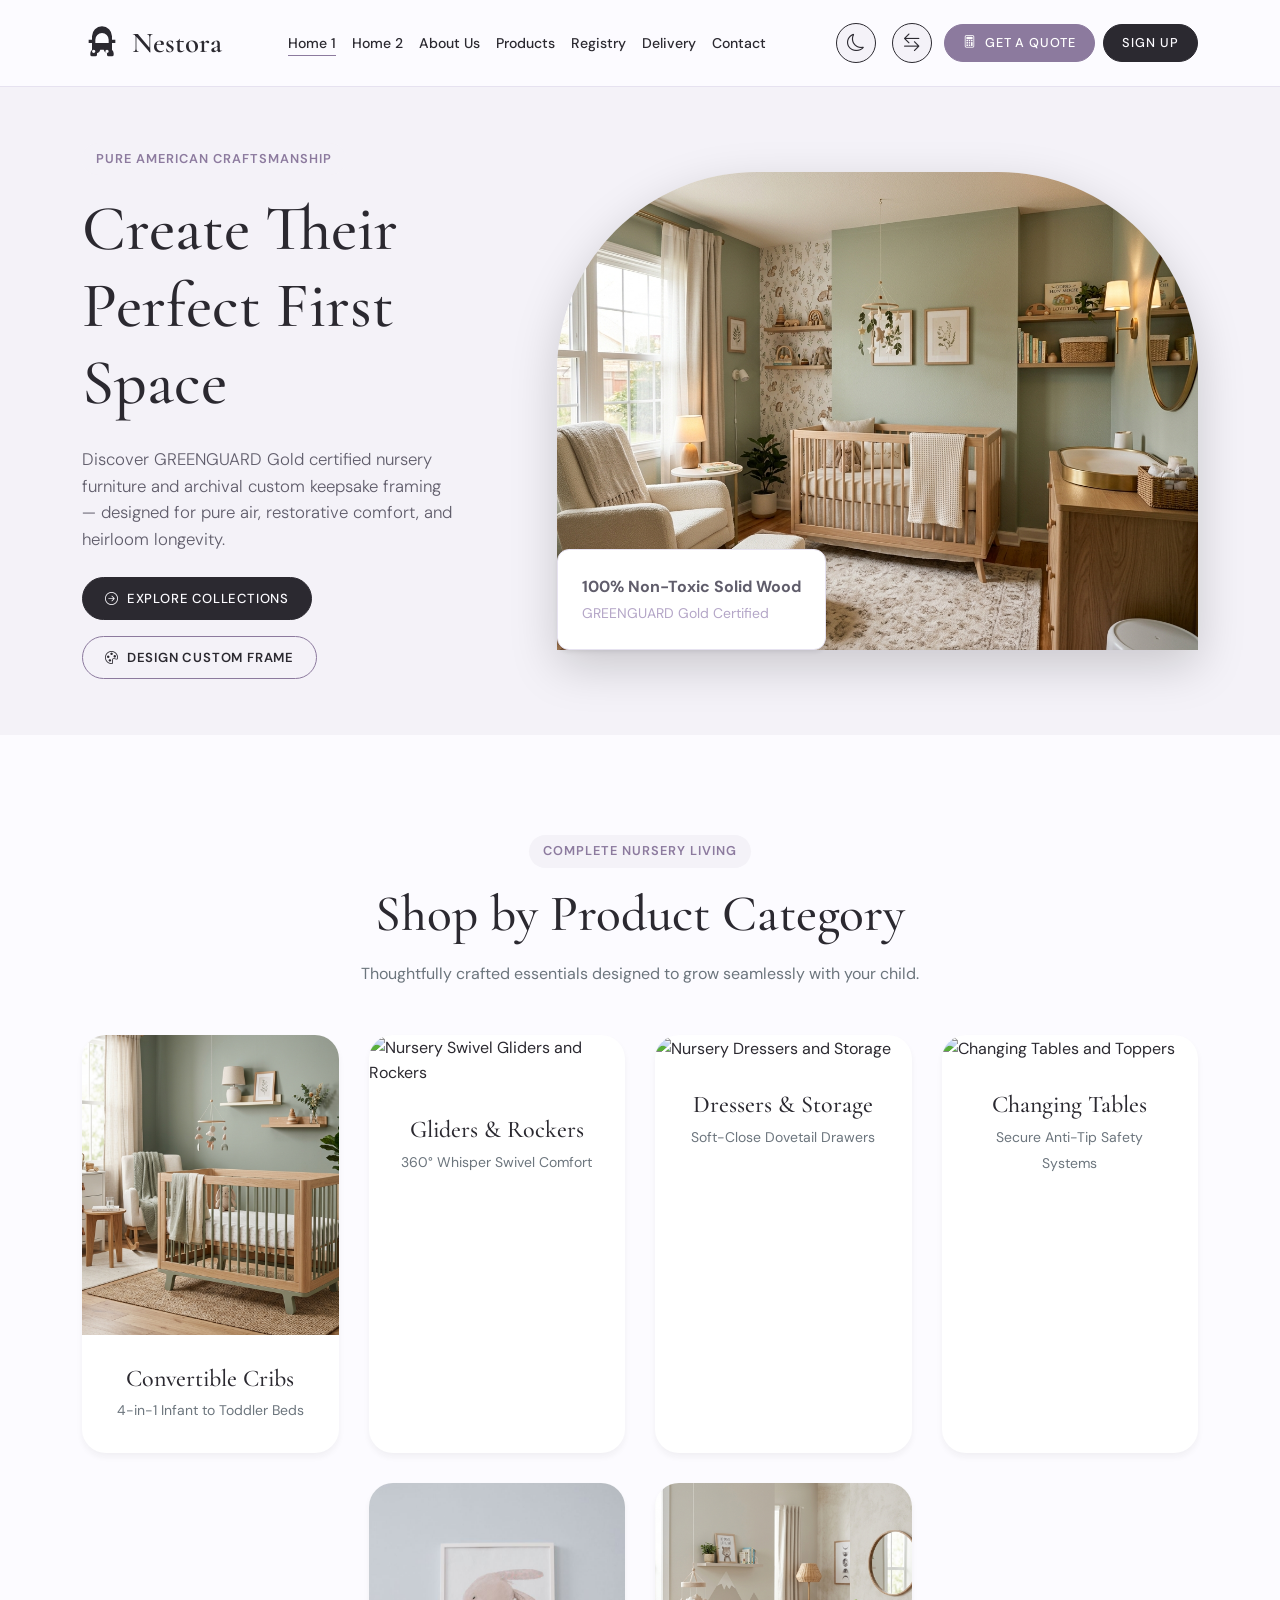
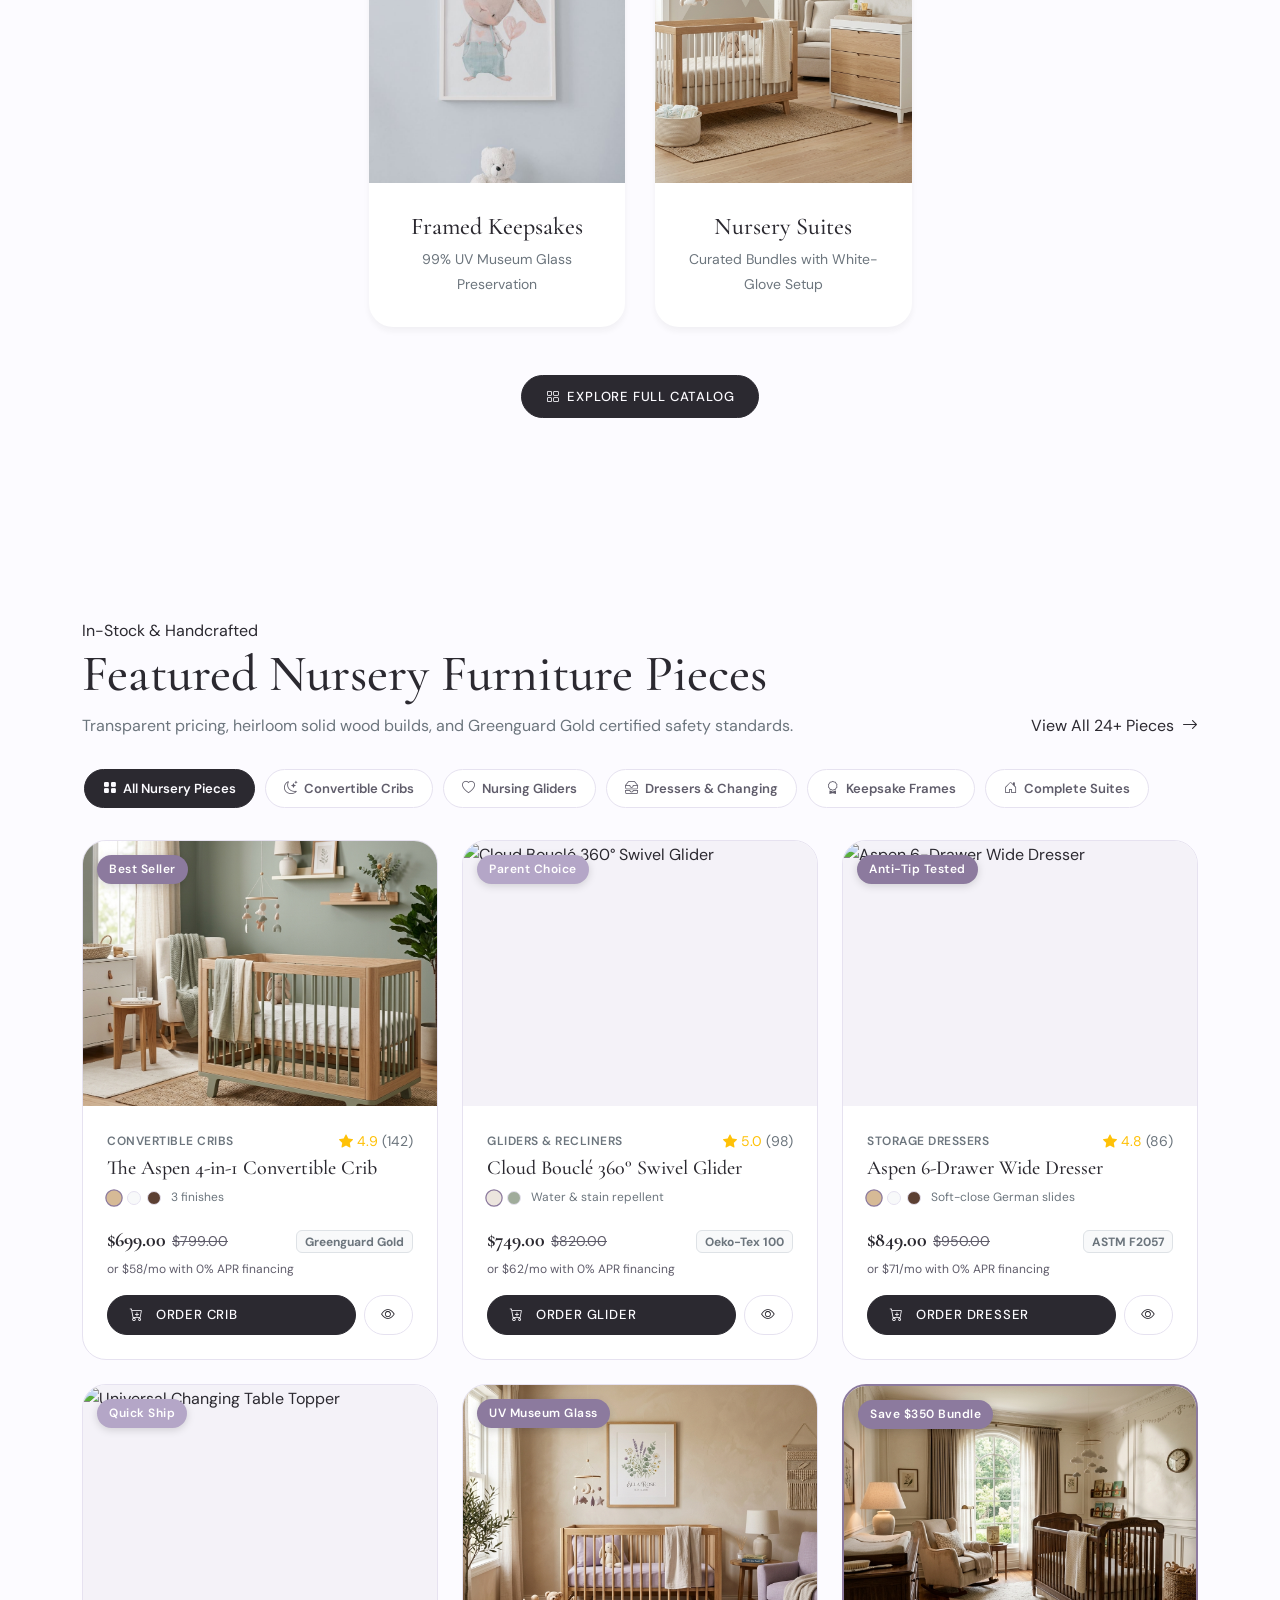
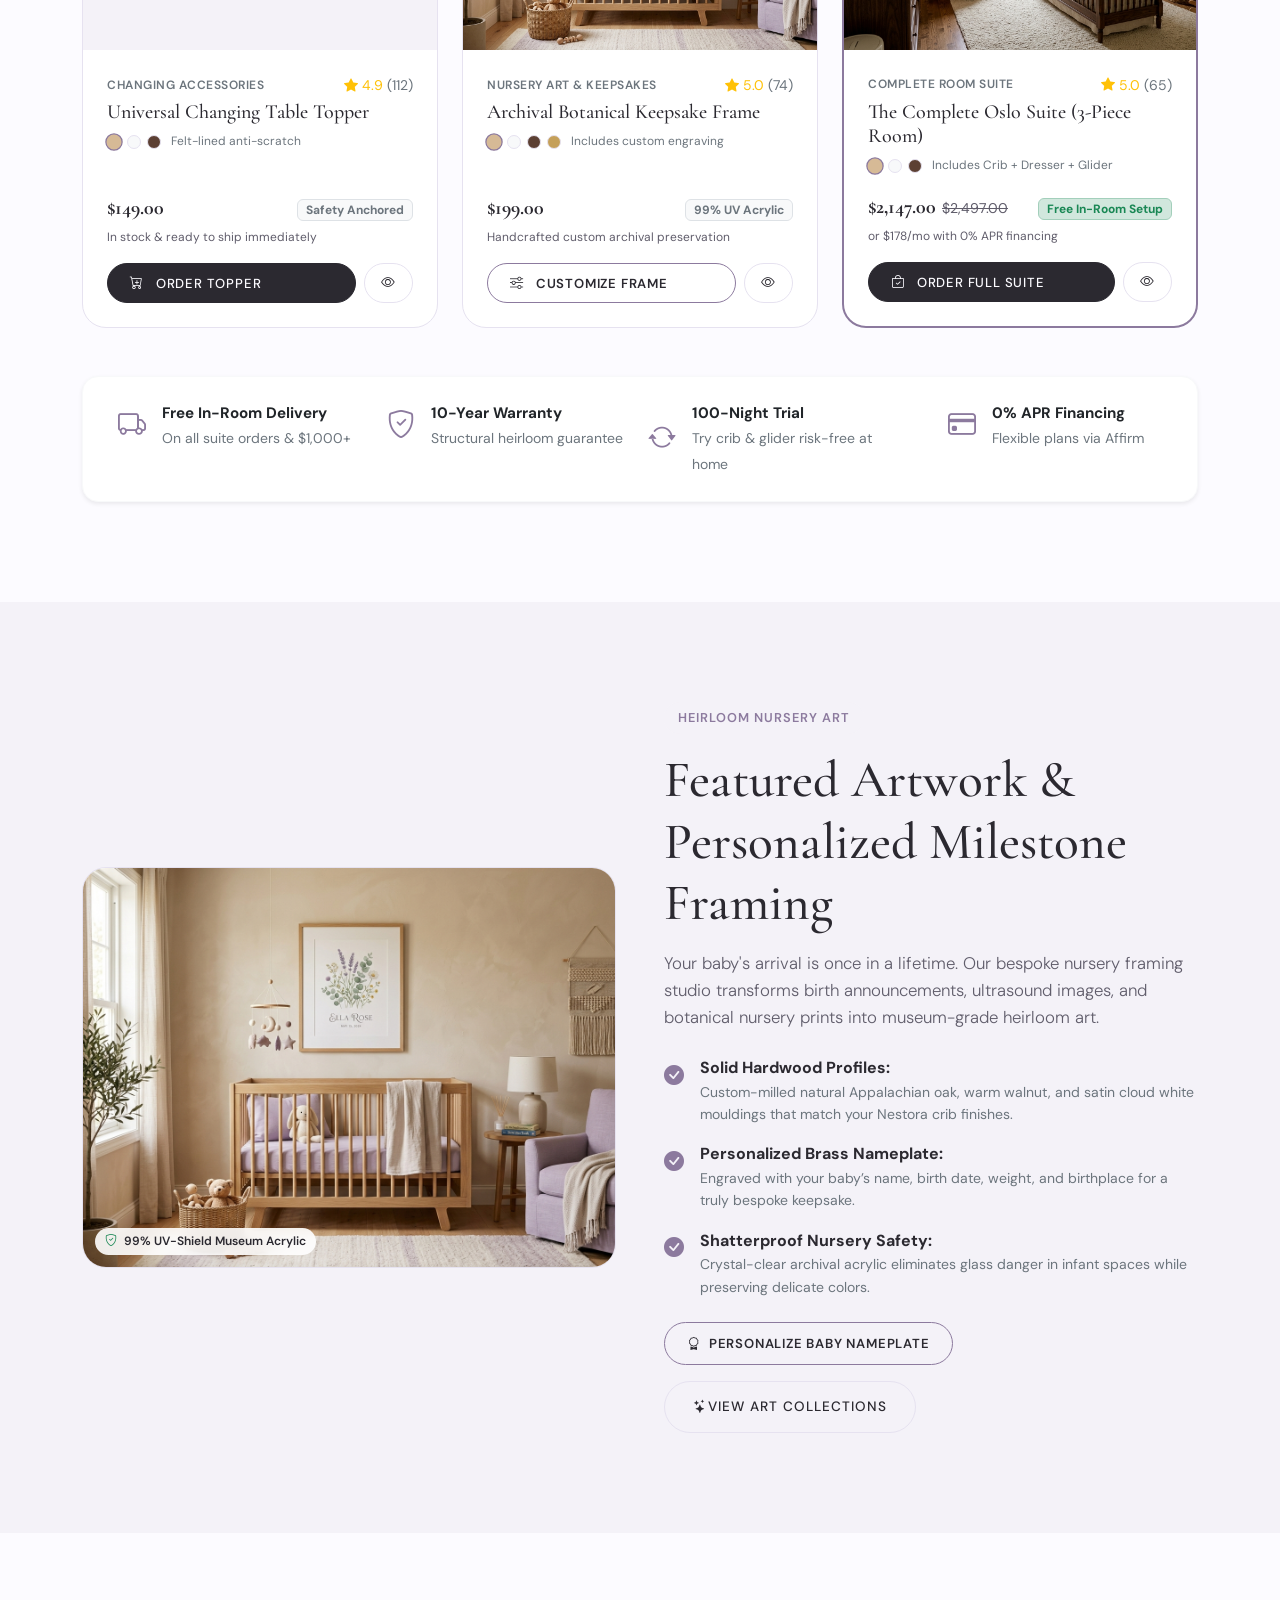
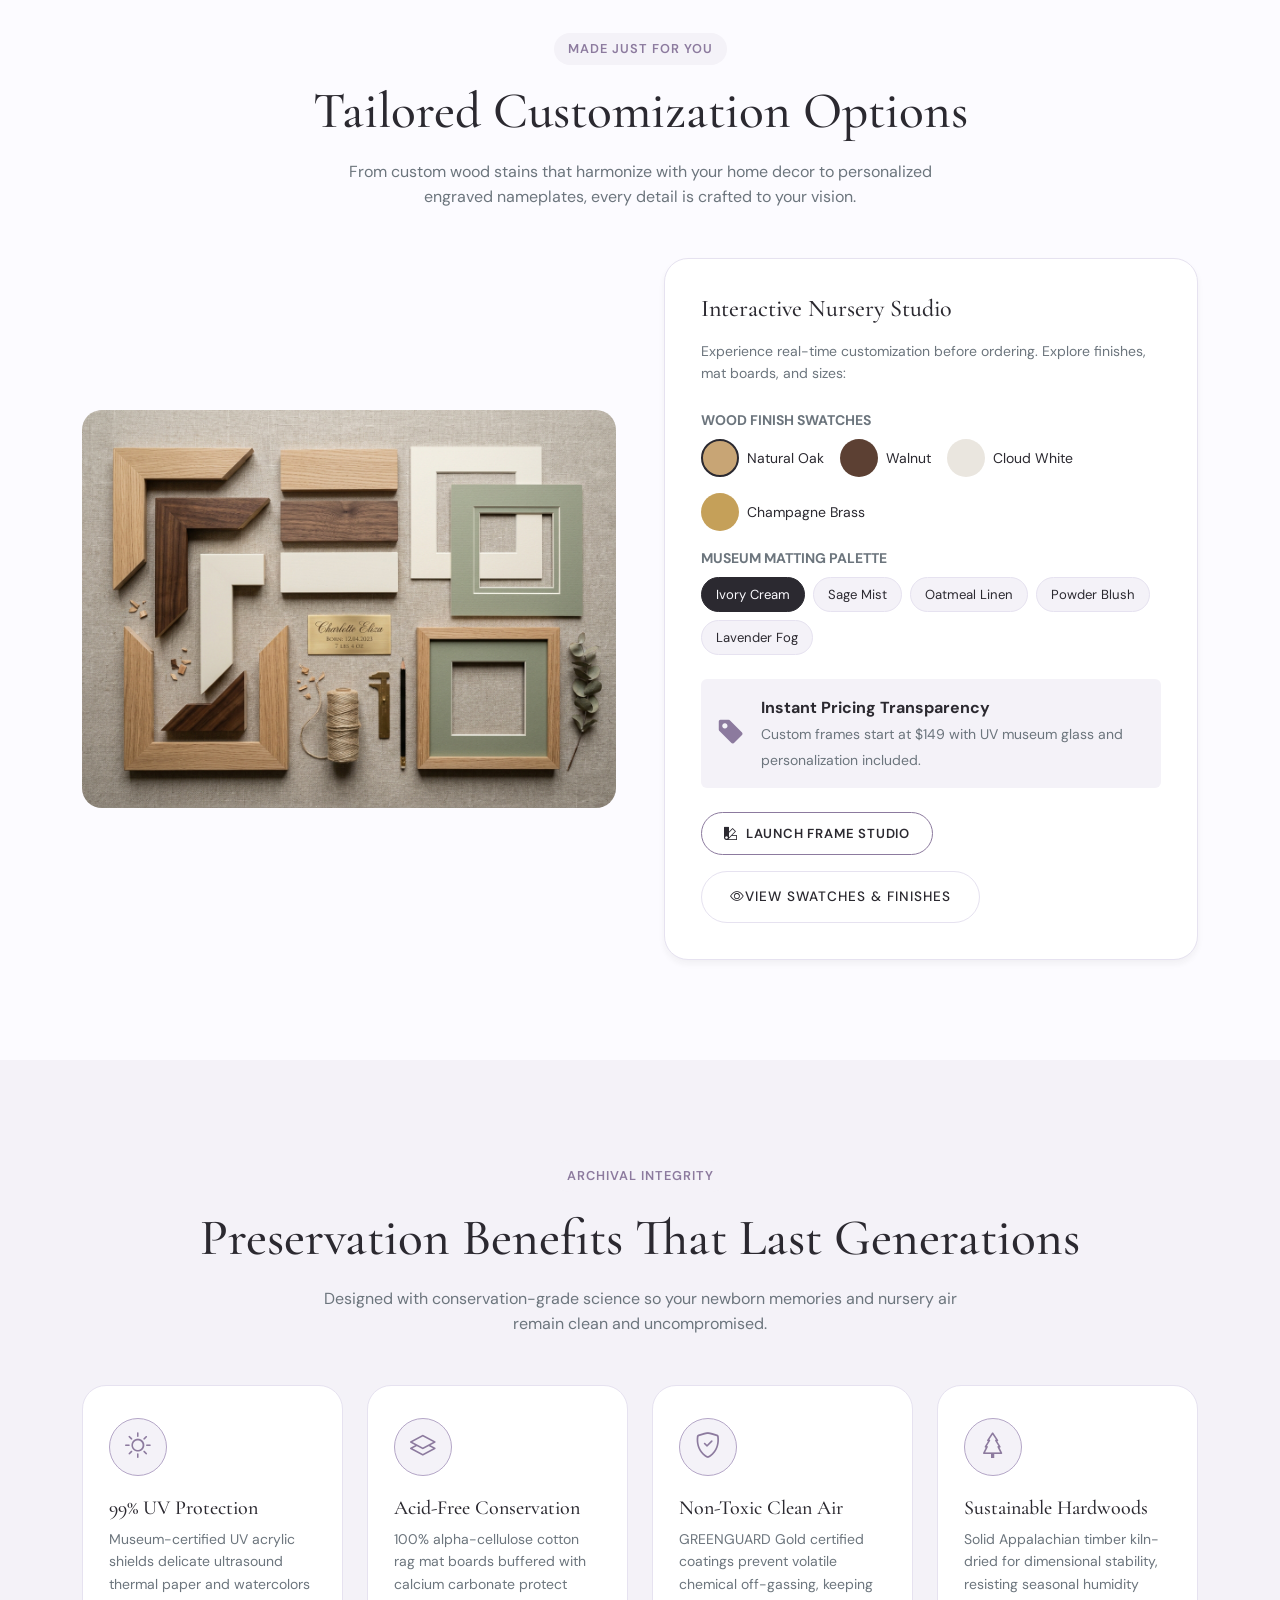
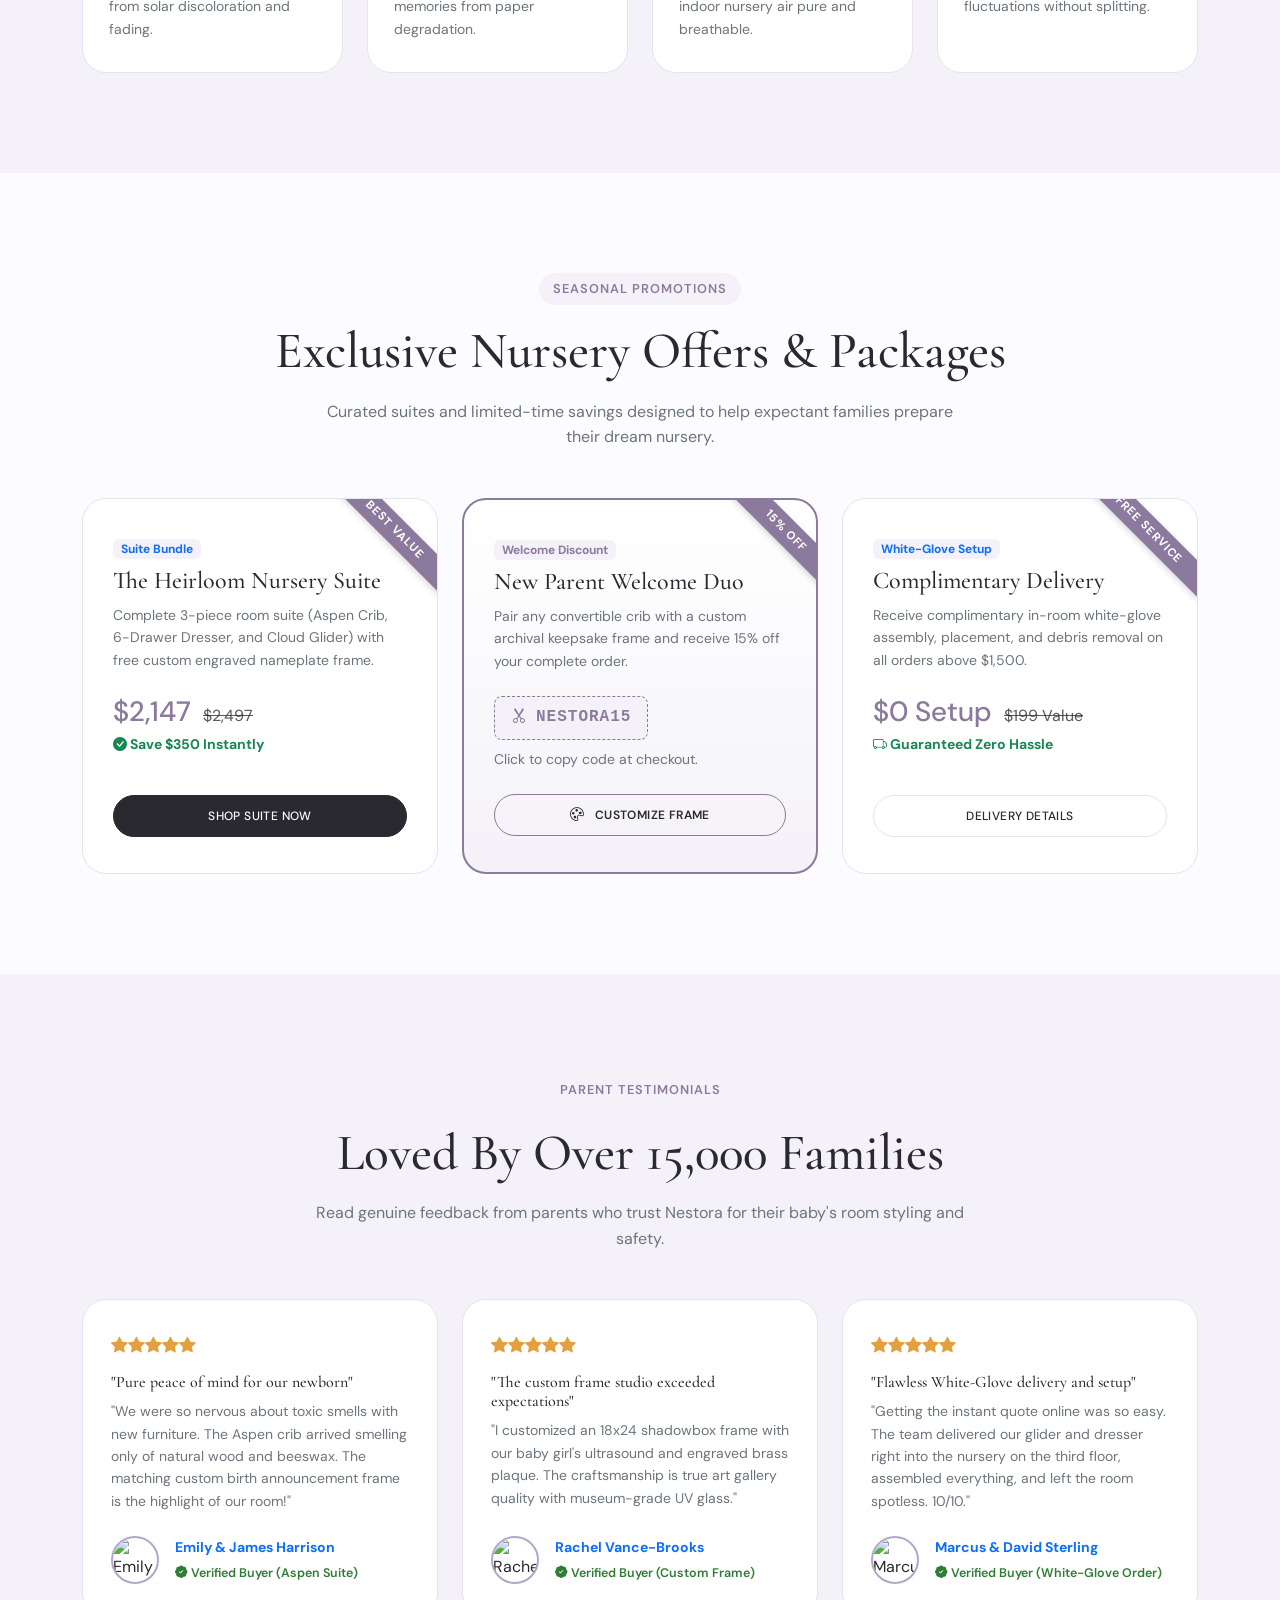
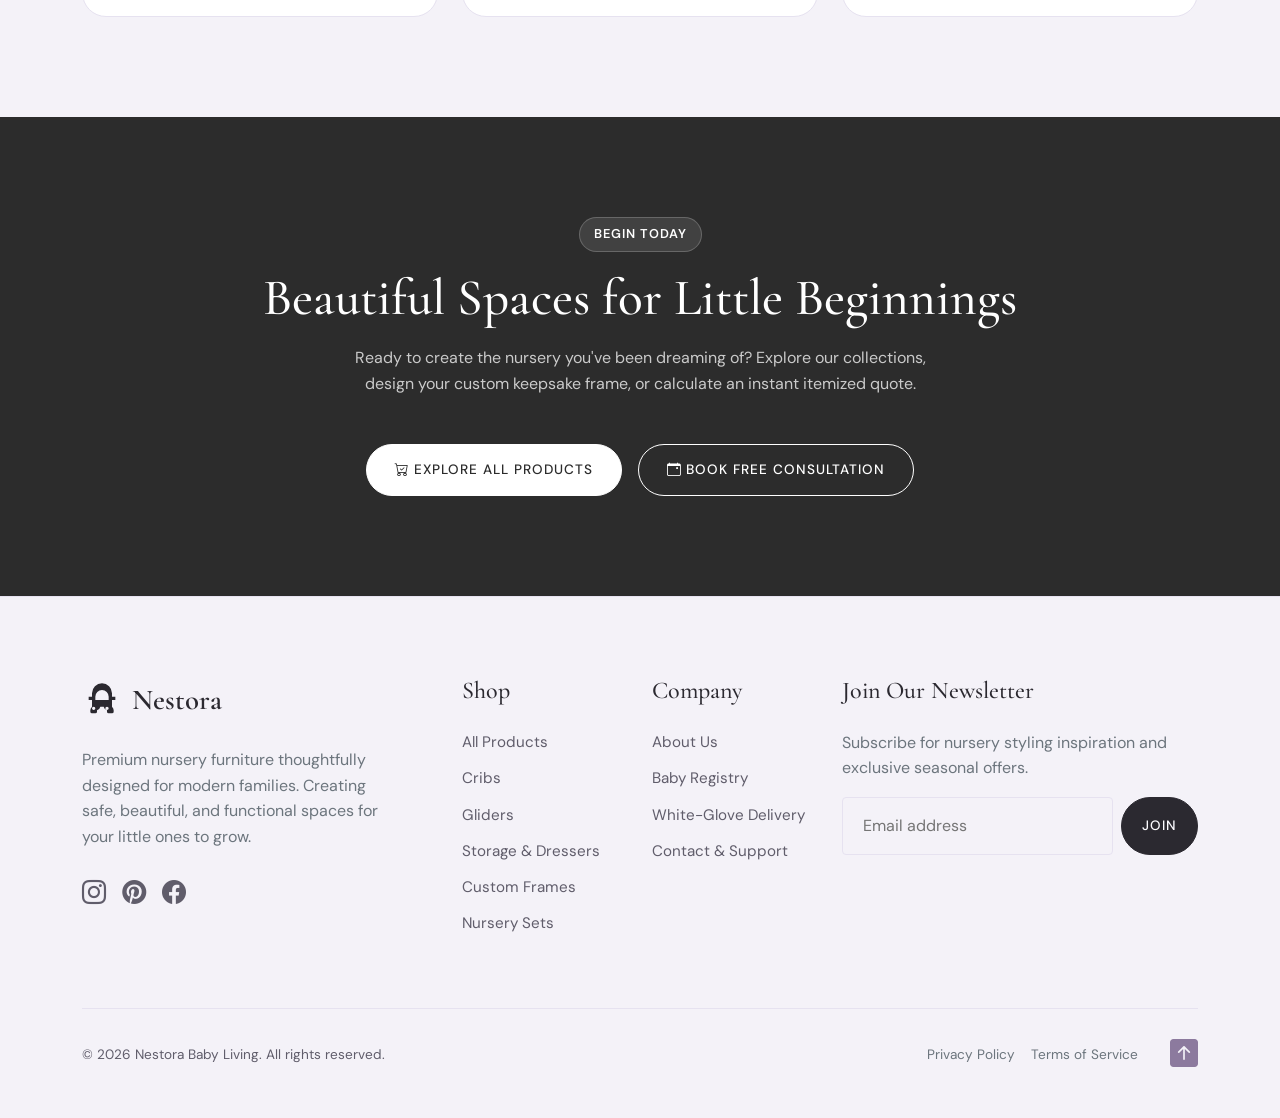
==== commit 34aed517: "doc4" ====
--- a/index.html
+++ b/index.html
@@ -31,7 +31,7 @@
                 Nestora
             </a>
 
-            <nav class="d-none d-lg-flex align-items-center">
+            <nav class="d-none d-xl-flex align-items-center">
                 <a href="index.html" class="nav-link active">Home 1</a>
                 <a href="home-2.html" class="nav-link">Home 2</a>
                 <a href="about.html" class="nav-link">About Us</a>
@@ -42,7 +42,7 @@
             </nav>
 
             <div class="nav-controls d-flex align-items-center">
-                <div class="d-none d-lg-flex align-items-center gap-2">
+                <div class="d-none d-xl-flex align-items-center gap-2 desktop-nav-actions">
                     <button class="icon-btn theme-toggle-btn" aria-label="Toggle Dark Mode">
                         <i class="bi bi-moon"></i>
                     </button>
@@ -54,8 +54,8 @@
                     </a>
                     <a href="signup.html" class="btn-primary-custom" style="padding: 8px 16px; font-size: 0.85rem;">Sign Up</a>
                 </div>
-                <button class="navbar-toggler d-lg-none ms-2" type="button" data-bs-toggle="offcanvas"
-                    data-bs-target="#mobileMenu">
+                <button class="navbar-toggler d-xl-none ms-2" type="button" data-bs-toggle="offcanvas"
+                    data-bs-target="#mobileMenu" aria-label="Toggle Navigation">
                     <i class="bi bi-list fs-2"></i>
                 </button>
             </div>
--- a/css/style.css
+++ b/css/style.css
@@ -232,11 +232,127 @@
 
 /* Mobile Nav Toggle */
 .navbar-toggler {
-  border: none;
-  color: var(--text-primary);
+  border: 1.5px solid var(--border-color);
+  background-color: var(--bg-secondary);
+  color: var(--text-primary);
+  padding: 6px 10px;
+  border-radius: 8px;
+  cursor: pointer;
+  transition: all var(--transition-speed) ease;
+  display: inline-flex;
+  align-items: center;
+  justify-content: center;
+  line-height: 1;
+}
+.navbar-toggler:hover {
+  background-color: var(--text-primary);
+  color: var(--bg-primary);
+  border-color: var(--text-primary);
 }
 .navbar-toggler:focus {
   box-shadow: none;
+}
+
+/* ========================================================
+   Responsive Navbar (Hamburger icon below 1200px, including 1024px)
+   ======================================================== */
+.navbar-custom {
+  overflow-x: clip;
+}
+
+.navbar-custom .container {
+  flex-wrap: nowrap !important;
+}
+
+.navbar-brand {
+  white-space: nowrap;
+  flex-shrink: 0;
+}
+
+.navbar-custom .container > nav {
+  white-space: nowrap;
+  flex-shrink: 1;
+}
+
+.nav-controls {
+  white-space: nowrap;
+  flex-shrink: 0;
+}
+
+.btn-nav-cta {
+  white-space: nowrap;
+}
+
+/* Tablet & Mobile Screens (< 1200px, specifically covering 1024px) */
+@media (max-width: 1199.98px) {
+  .navbar-custom {
+    padding: 14px 0;
+  }
+  .navbar-custom .container > nav {
+    display: none !important;
+  }
+  .navbar-custom .desktop-nav-actions {
+    display: none !important;
+  }
+  .navbar-custom .navbar-toggler {
+    display: inline-flex !important;
+  }
+}
+
+/* Desktop Screens (>= 1200px) */
+@media (min-width: 1200px) {
+  .navbar-custom .container > nav {
+    display: flex !important;
+  }
+  .navbar-custom .desktop-nav-actions {
+    display: flex !important;
+  }
+  .navbar-custom .navbar-toggler {
+    display: none !important;
+  }
+  .nav-link {
+    font-size: 0.88rem;
+    margin: 0 8px;
+  }
+  .btn-cta-quote.btn-nav-cta {
+    padding: 8px 18px;
+    font-size: 0.8rem;
+  }
+  .navbar-custom .btn-primary-custom {
+    padding: 8px 18px !important;
+    font-size: 0.8rem !important;
+  }
+}
+
+/* Offcanvas Mobile/Tablet Drawer Menu */
+.offcanvas,
+.offcanvas-body {
+  background-color: var(--bg-primary) !important;
+  color: var(--text-primary);
+}
+.offcanvas nav,
+.offcanvas-body nav {
+  display: flex !important;
+  flex-direction: column !important;
+  white-space: normal !important;
+}
+.offcanvas .nav-link {
+  font-size: 1.05rem;
+  font-weight: 500;
+  color: var(--text-primary) !important;
+  padding: 10px 0;
+  margin: 0;
+  display: block;
+  border-bottom: 1px solid var(--border-color);
+}
+.offcanvas .nav-link:hover,
+.offcanvas .nav-link.active {
+  color: var(--accent-terracotta) !important;
+}
+.offcanvas .btn-cta-quote,
+.offcanvas .btn-primary-custom {
+  white-space: normal !important;
+  display: flex !important;
 }
 
 /* Footer */
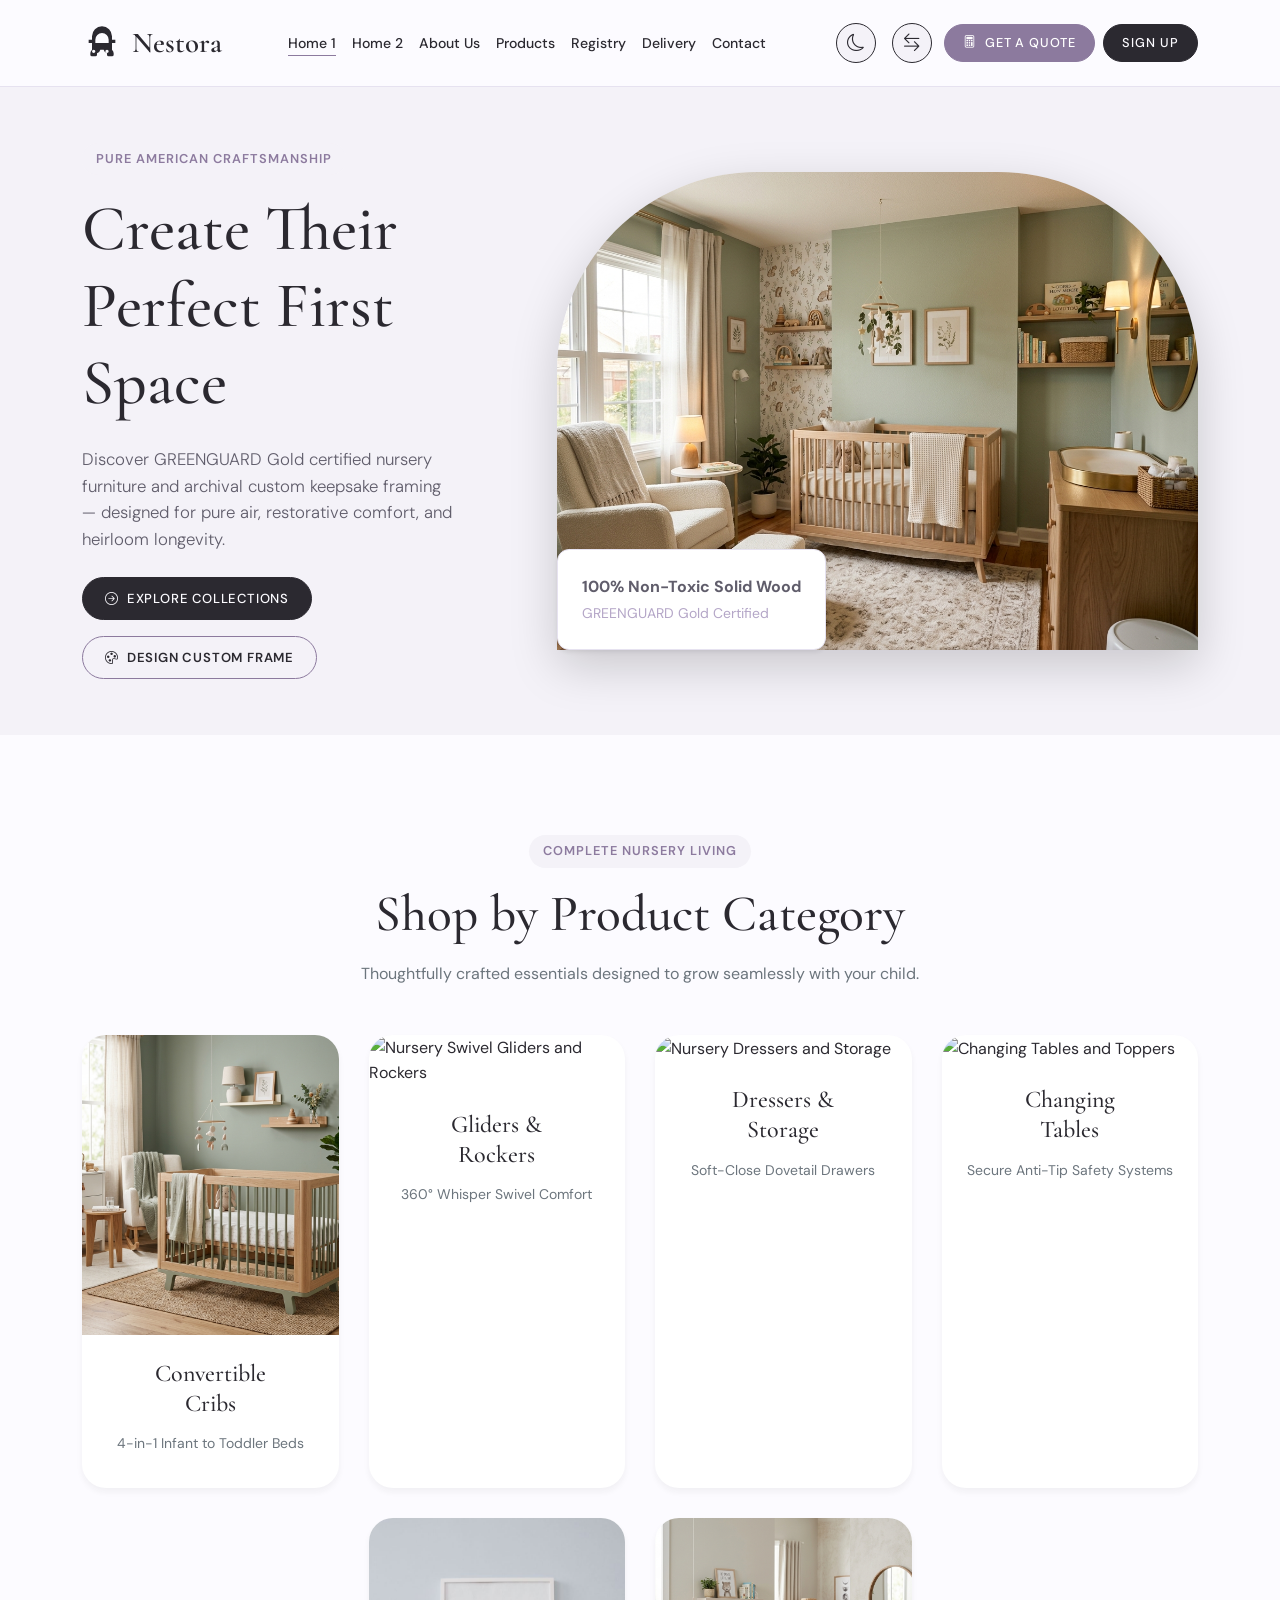
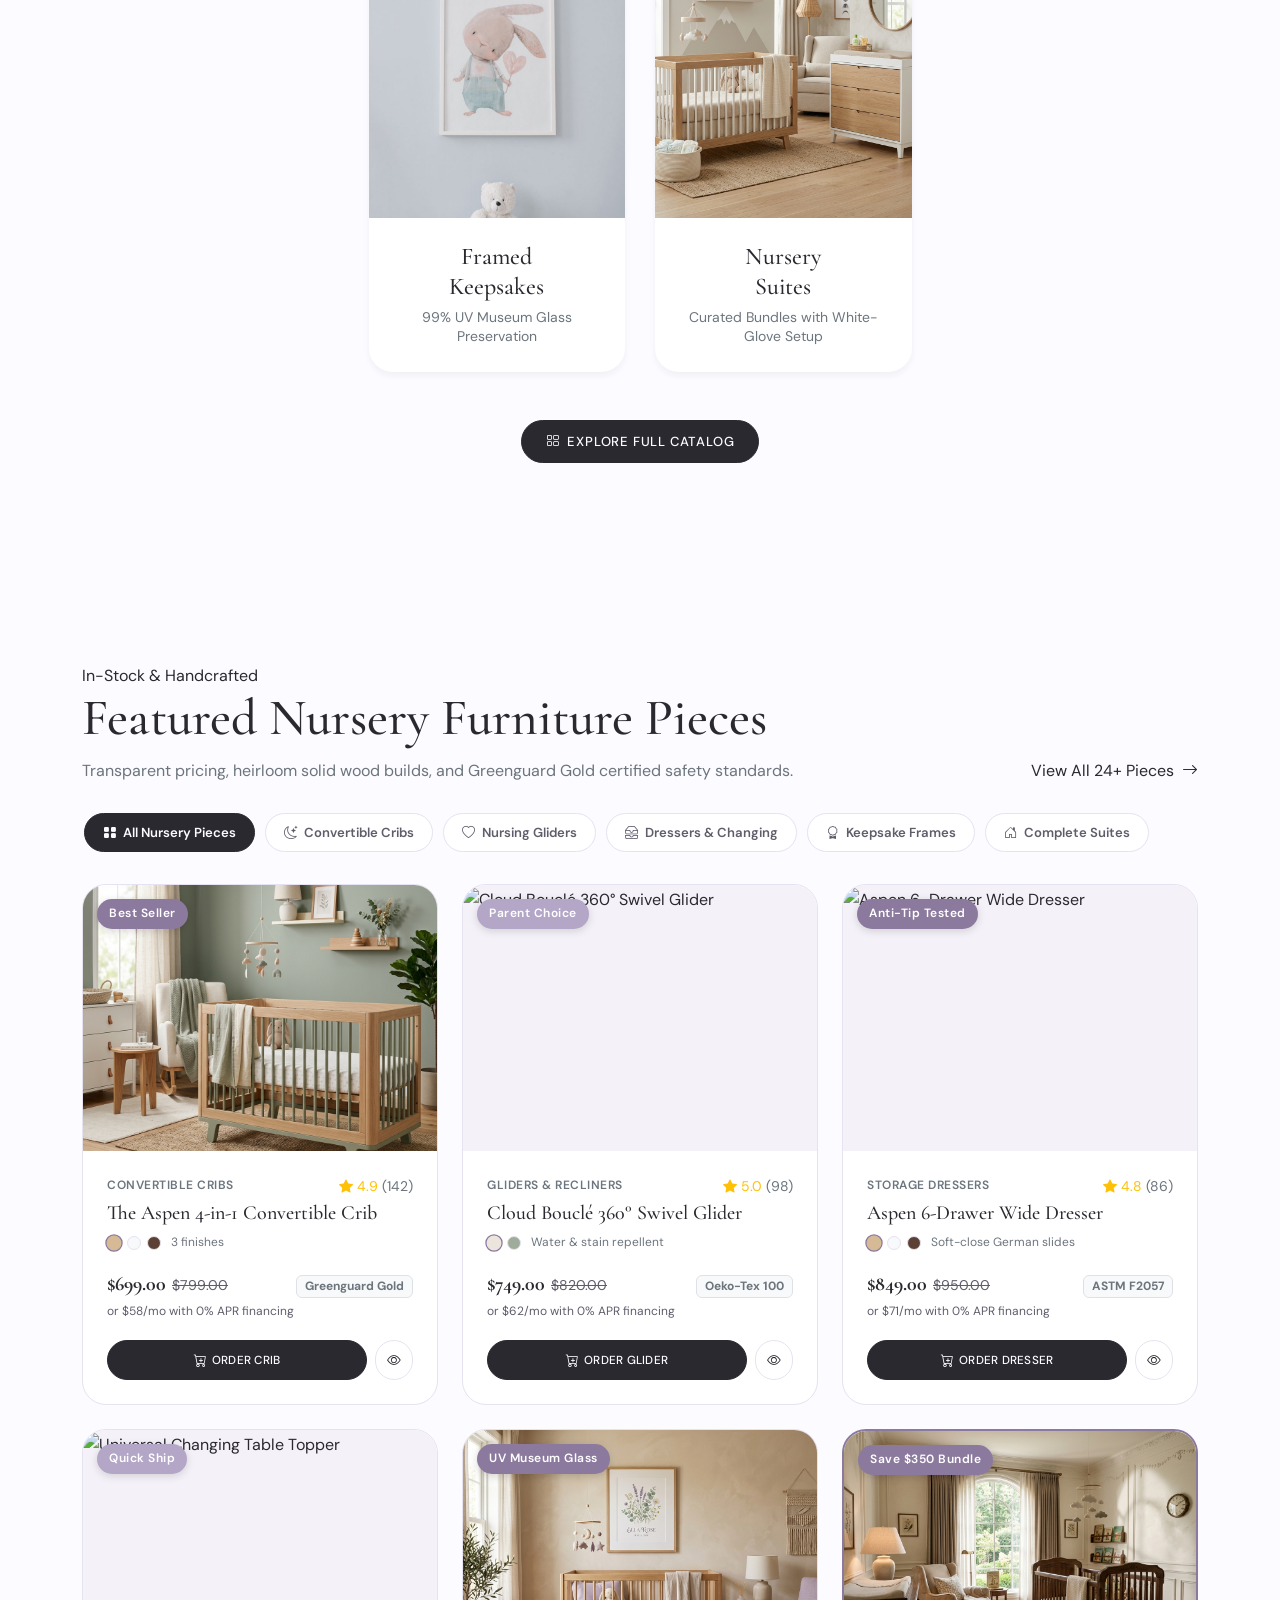
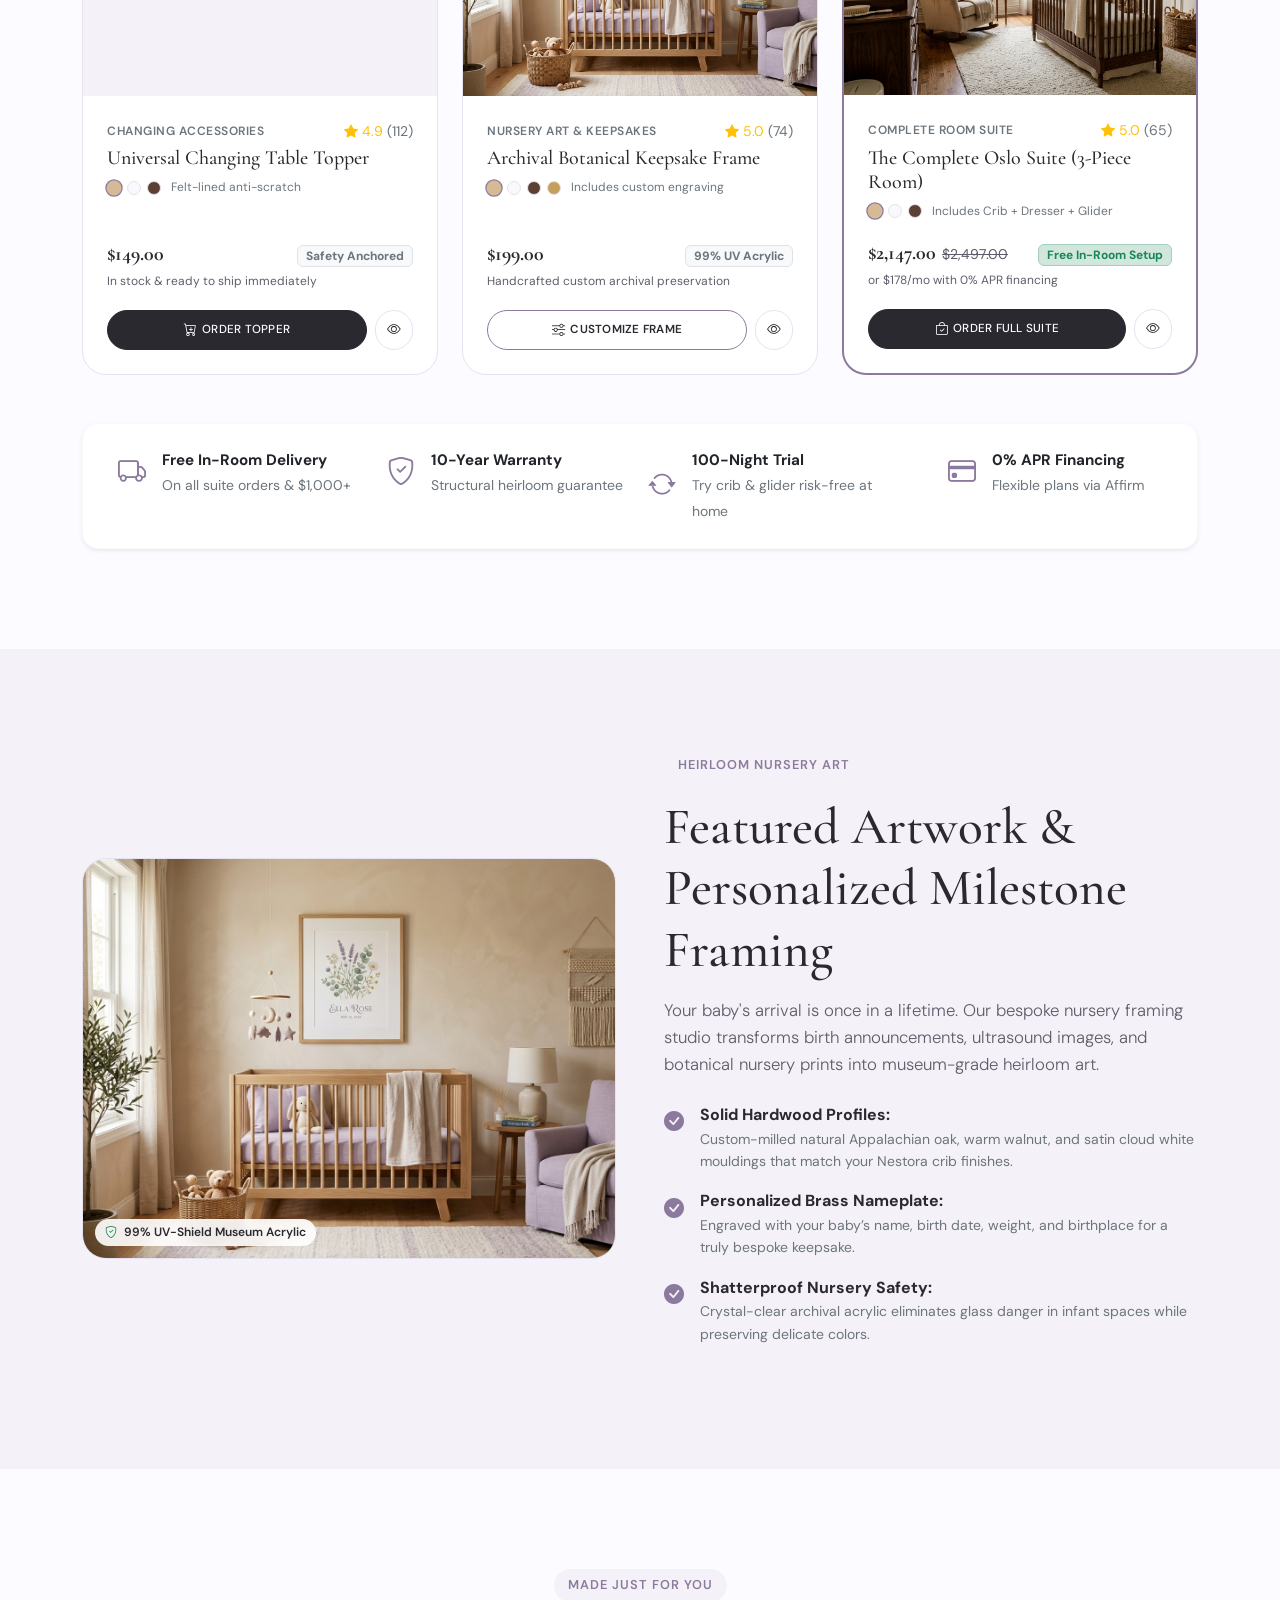
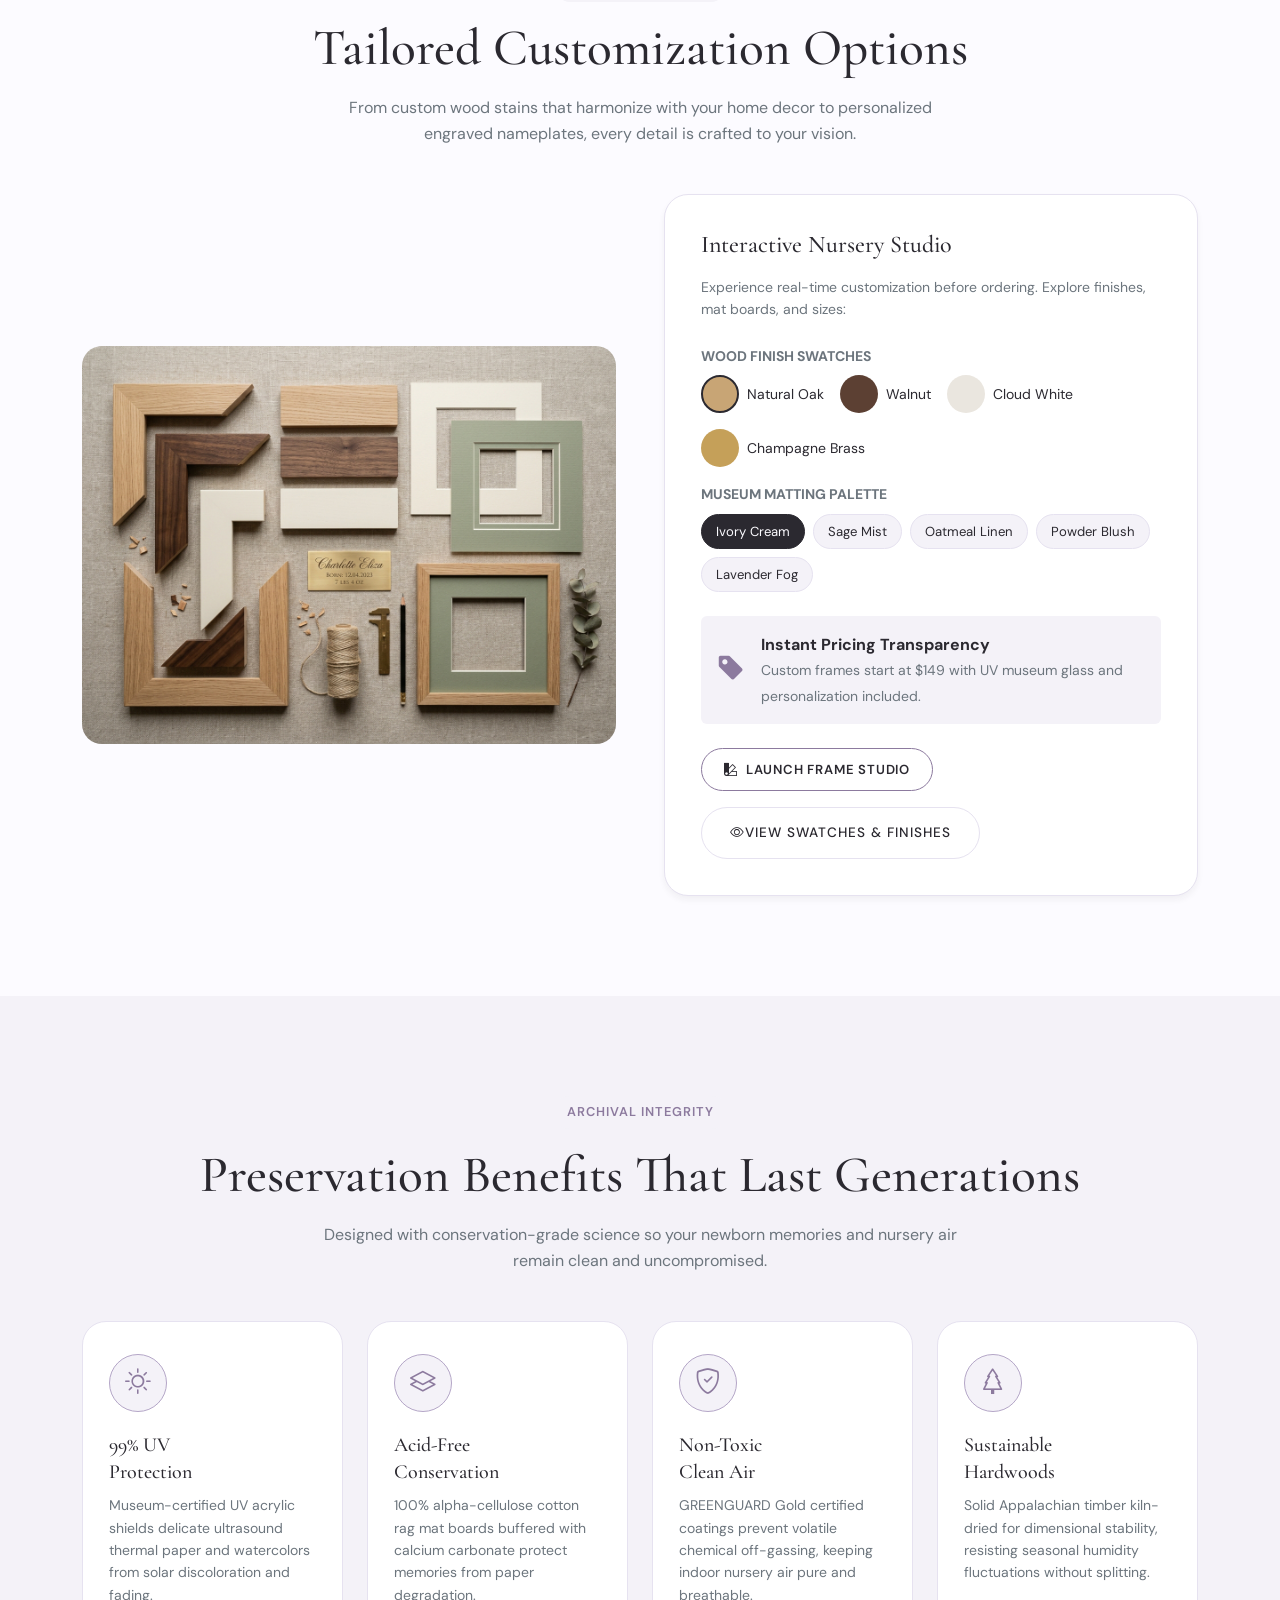
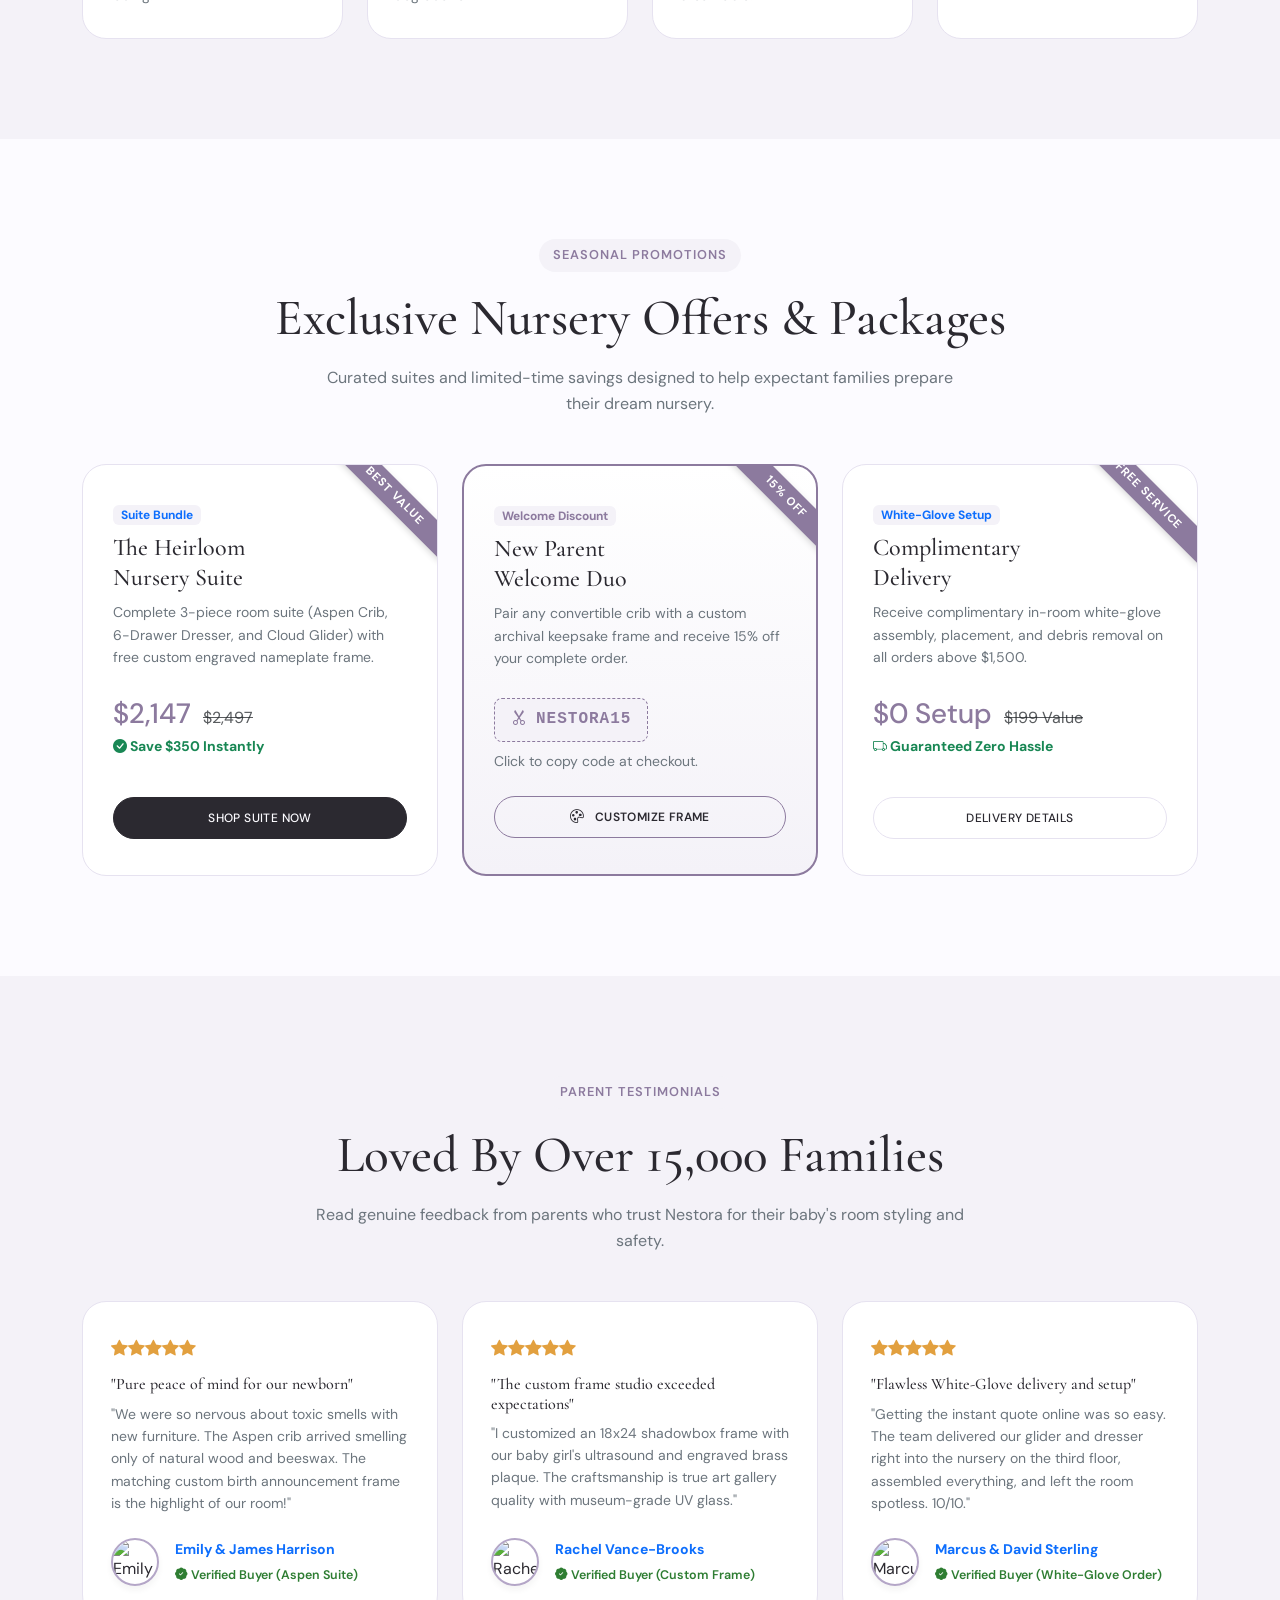
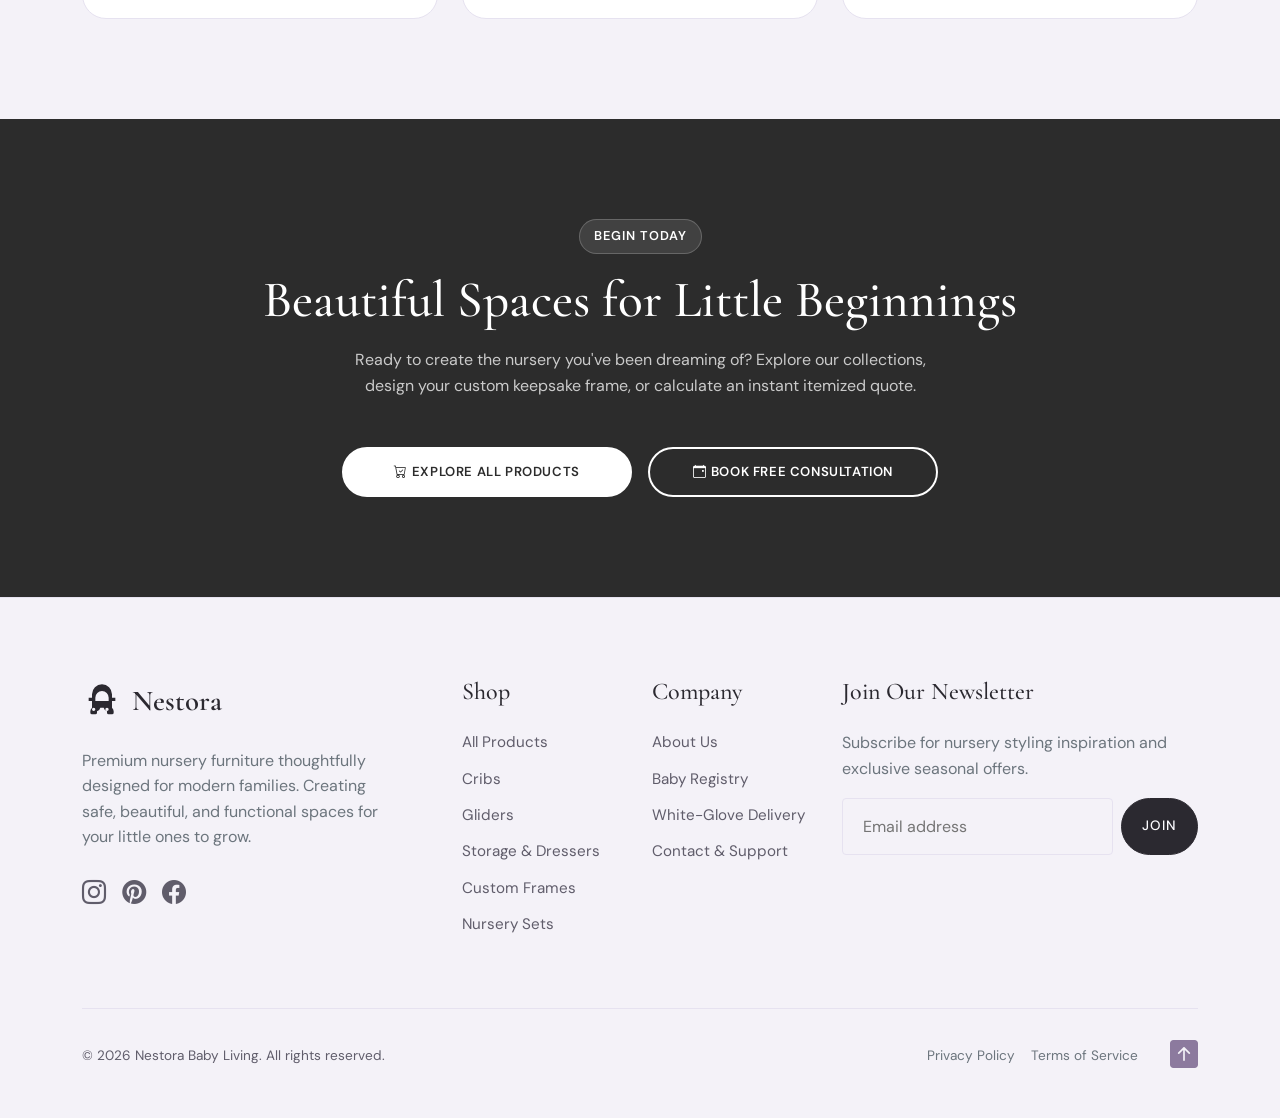
==== commit b0949e81: "doc6" ====
--- a/index.html
+++ b/index.html
@@ -152,7 +152,7 @@
                         <a href="products.html">
                             <img src="images/category_cribs.jpg" alt="Convertible Solid Wood Baby Cribs">
                             <div class="premium-card-body text-center">
-                                <h3 class="h4 mb-1">Convertible Cribs</h3>
+                                <h3 class="h4 mb-1">Convertible<br>Cribs</h3>
                                 <small class="text-secondary">4-in-1 Infant to Toddler Beds</small>
                             </div>
                         </a>
@@ -162,7 +162,7 @@
                         <a href="products.html">
                             <img src="https://images.pexels.com/photos/5217124/pexels-photo-5217124.jpeg" alt="Nursery Swivel Gliders and Rockers">
                             <div class="premium-card-body text-center">
-                                <h3 class="h4 mb-1">Gliders & Rockers</h3>
+                                <h3 class="h4 mb-1">Gliders &amp;<br>Rockers</h3>
                                 <small class="text-secondary">360° Whisper Swivel Comfort</small>
                             </div>
                         </a>
@@ -172,7 +172,7 @@
                         <a href="products.html">
                             <img src="https://images.pexels.com/photos/3933028/pexels-photo-3933028.jpeg" alt="Nursery Dressers and Storage">
                             <div class="premium-card-body text-center">
-                                <h3 class="h4 mb-1">Dressers & Storage</h3>
+                                <h3 class="h4 mb-1">Dressers &amp;<br>Storage</h3>
                                 <small class="text-secondary">Soft-Close Dovetail Drawers</small>
                             </div>
                         </a>
@@ -182,7 +182,7 @@
                         <a href="products.html">
                             <img src="https://images.pexels.com/photos/37185822/pexels-photo-37185822.jpeg" alt="Changing Tables and Toppers">
                             <div class="premium-card-body text-center">
-                                <h3 class="h4 mb-1">Changing Tables</h3>
+                                <h3 class="h4 mb-1">Changing<br>Tables</h3>
                                 <small class="text-secondary">Secure Anti-Tip Safety Systems</small>
                             </div>
                         </a>
@@ -192,7 +192,7 @@
                         <a href="#frameCustomizerModal" data-bs-toggle="modal">
                             <img src="images/framed_keepsakes_bunny.jpg" alt="Custom Framed Nursery Wall Art and Milestone Keepsakes">
                             <div class="premium-card-body text-center">
-                                <h3 class="h4 mb-1">Framed Keepsakes</h3>
+                                <h3 class="h4 mb-1">Framed<br>Keepsakes</h3>
                                 <small class="text-secondary">99% UV Museum Glass Preservation</small>
                             </div>
                         </a>
@@ -202,7 +202,7 @@
                         <a href="products.html">
                             <img src="images/nursery_sets_category.jpg" alt="Curated Full Nursery Suites">
                             <div class="premium-card-body text-center">
-                                <h3 class="h4 mb-1">Nursery Suites</h3>
+                                <h3 class="h4 mb-1">Nursery<br>Suites</h3>
                                 <small class="text-secondary">Curated Bundles with White-Glove Setup</small>
                             </div>
                         </a>
@@ -619,14 +619,6 @@
                                 </div>
                             </div>
                         </div>
-                        <div class="d-flex gap-3 flex-wrap">
-                            <a href="#frameCustomizerModal" data-bs-toggle="modal" class="btn-cta-customize">
-                                <i class="bi bi-award"></i> Personalize Baby Nameplate
-                            </a>
-                            <a href="products.html" class="btn-secondary-custom">
-                                <i class="bi bi-stars"></i> View Art Collections
-                            </a>
-                        </div>
                     </div>
                 </div>
             </div>
@@ -728,7 +720,7 @@
                             <div class="preservation-icon-wrap">
                                 <i class="bi bi-sun"></i>
                             </div>
-                            <h4 class="h5 mb-2 font-heading">99% UV Protection</h4>
+                            <h4 class="h5 mb-2 font-heading">99% UV<br>Protection</h4>
                             <p class="small text-secondary mb-0">Museum-certified UV acrylic shields delicate ultrasound thermal paper and watercolors from solar discoloration and fading.</p>
                         </div>
                     </div>
@@ -738,7 +730,7 @@
                             <div class="preservation-icon-wrap">
                                 <i class="bi bi-layers"></i>
                             </div>
-                            <h4 class="h5 mb-2 font-heading">Acid-Free Conservation</h4>
+                            <h4 class="h5 mb-2 font-heading">Acid-Free<br>Conservation</h4>
                             <p class="small text-secondary mb-0">100% alpha-cellulose cotton rag mat boards buffered with calcium carbonate protect memories from paper degradation.</p>
                         </div>
                     </div>
@@ -748,7 +740,7 @@
                             <div class="preservation-icon-wrap">
                                 <i class="bi bi-shield-check"></i>
                             </div>
-                            <h4 class="h5 mb-2 font-heading">Non-Toxic Clean Air</h4>
+                            <h4 class="h5 mb-2 font-heading">Non-Toxic<br>Clean Air</h4>
                             <p class="small text-secondary mb-0">GREENGUARD Gold certified coatings prevent volatile chemical off-gassing, keeping indoor nursery air pure and breathable.</p>
                         </div>
                     </div>
@@ -758,7 +750,7 @@
                             <div class="preservation-icon-wrap">
                                 <i class="bi bi-tree"></i>
                             </div>
-                            <h4 class="h5 mb-2 font-heading">Sustainable Hardwoods</h4>
+                            <h4 class="h5 mb-2 font-heading">Sustainable<br>Hardwoods</h4>
                             <p class="small text-secondary mb-0">Solid Appalachian timber kiln-dried for dimensional stability, resisting seasonal humidity fluctuations without splitting.</p>
                         </div>
                     </div>
@@ -784,7 +776,7 @@
                             <span class="offer-ribbon">Best Value</span>
                             <div>
                                 <span class="badge bg-secondary-custom text-primary mb-2">Suite Bundle</span>
-                                <h3 class="h4 font-heading mb-2">The Heirloom Nursery Suite</h3>
+                                <h3 class="h4 font-heading mb-2">The Heirloom<br>Nursery Suite</h3>
                                 <p class="small text-secondary mb-4">Complete 3-piece room suite (Aspen Crib, 6-Drawer Dresser, and Cloud Glider) with free custom engraved nameplate frame.</p>
                                 <div class="mb-4">
                                     <span class="h3 font-heading text-terracotta mb-0">$2,147</span>
@@ -804,7 +796,7 @@
                             <span class="offer-ribbon">15% Off</span>
                             <div>
                                 <span class="badge bg-secondary-custom text-terracotta mb-2">Welcome Discount</span>
-                                <h3 class="h4 font-heading mb-2">New Parent Welcome Duo</h3>
+                                <h3 class="h4 font-heading mb-2">New Parent<br>Welcome Duo</h3>
                                 <p class="small text-secondary mb-4">Pair any convertible crib with a custom archival keepsake frame and receive 15% off your complete order.</p>
                                 <div class="mb-4">
                                     <div class="promo-code-badge mb-2">
@@ -827,7 +819,7 @@
                             <span class="offer-ribbon">Free Service</span>
                             <div>
                                 <span class="badge bg-secondary-custom text-primary mb-2">White-Glove Setup</span>
-                                <h3 class="h4 font-heading mb-2">Complimentary Delivery</h3>
+                                <h3 class="h4 font-heading mb-2">Complimentary<br>Delivery</h3>
                                 <p class="small text-secondary mb-4">Receive complimentary in-room white-glove assembly, placement, and debris removal on all orders above $1,500.</p>
                                 <div class="mb-4">
                                     <span class="h3 font-heading text-terracotta mb-0">$0 Setup</span>
@@ -930,17 +922,11 @@
                 <p class="text-white opacity-75 mb-5 mx-auto" style="max-width: 620px;">
                     Ready to create the nursery you've been dreaming of? Explore our collections, design your custom keepsake frame, or calculate an instant itemized quote.
                 </p>
-                <div class="d-flex justify-content-center gap-3 flex-wrap">
-                    <a href="products.html" class="btn-primary-custom"
-                        style="background-color: #fff; color: #2c2c2c; border-color: #fff; min-width: 220px;"
-                        onmouseover="this.style.backgroundColor='transparent'; this.style.color='#fff';"
-                        onmouseout="this.style.backgroundColor='#fff'; this.style.color='#2c2c2c';">
+                <div class="d-flex justify-content-center gap-3 flex-wrap cta-btn-group">
+                    <a href="products.html" class="btn-cta-light-primary">
                         <i class="bi bi-cart-check me-1"></i> Explore All Products
                     </a>
-                    <a href="contact.html" class="btn-secondary-custom"
-                        style="border-color: #fff; color: #fff; min-width: 220px;"
-                        onmouseover="this.style.backgroundColor='#fff'; this.style.color='#2c2c2c';"
-                        onmouseout="this.style.backgroundColor='transparent'; this.style.color='#fff';">
+                    <a href="contact.html" class="btn-cta-light-outline">
                         <i class="bi bi-calendar-event me-1"></i> Book Free Consultation
                     </a>
                 </div>
--- a/css/style.css
+++ b/css/style.css
@@ -471,7 +471,7 @@
   align-items: center;
 }
 
-.page-hero, .subpage-hero, .about-hero, .contact-hero, .delivery-hero, .registry-hero {
+.page-hero, .subpage-hero, .about-hero, .contact-hero, .delivery-hero {
   position: relative;
   overflow: hidden;
   min-height: 480px;
@@ -494,8 +494,7 @@
   .subpage-hero,
   .about-hero,
   .contact-hero,
-  .delivery-hero,
-  .registry-hero {
+  .delivery-hero {
     min-height: 420px;
     max-height: none;
     padding: 60px 0;
@@ -512,10 +511,129 @@
   .subpage-hero,
   .about-hero,
   .contact-hero,
-  .delivery-hero,
-  .registry-hero {
+  .delivery-hero {
     min-height: 340px;
     padding: 40px 0;
+  }
+}
+
+/* ========================================================
+   Registry Hero Styling (Clean Mobile Stacking One By One)
+   ======================================================== */
+.registry-hero {
+  background-color: var(--bg-tertiary);
+  position: relative;
+  overflow: hidden;
+  display: block;
+}
+
+.registry-hero-bg {
+  position: absolute;
+  right: 0;
+  top: 0;
+  width: 48%;
+  height: 100%;
+  object-fit: cover;
+  object-position: center bottom;
+  border-radius: 0 0 0 32px;
+}
+
+[dir="rtl"] .registry-hero-bg {
+  right: auto;
+  left: 0;
+  border-radius: 0 0 32px 0;
+}
+
+/* Registry CTA buttons - strictly identical size on single line */
+.registry-hero .hero-cta-group {
+  display: flex !important;
+  flex-direction: row !important;
+  align-items: center !important;
+  gap: 12px !important;
+}
+
+.registry-hero .hero-cta-group .hero-cta-btn,
+.registry-hero .hero-cta-btn {
+  width: 215px !important;
+  min-width: 215px !important;
+  height: 48px !important;
+  display: inline-flex !important;
+  align-items: center !important;
+  justify-content: center !important;
+  text-align: center !important;
+  white-space: nowrap !important;
+  border-radius: 50px !important;
+  box-sizing: border-box !important;
+  font-size: 0.79rem !important;
+  letter-spacing: 0.4px !important;
+  padding: 0 12px !important;
+}
+
+@media (min-width: 992px) {
+  .registry-hero {
+    min-height: 540px;
+    max-height: 600px;
+    display: flex !important;
+    align-items: center !important;
+    padding: 0 !important;
+  }
+  .registry-hero-row {
+    min-height: 540px;
+    height: 100%;
+  }
+  .registry-hero .hero-cta-group {
+    flex-wrap: nowrap !important;
+  }
+}
+
+@media (min-width: 992px) and (max-width: 1199.98px) {
+  .registry-hero .hero-cta-group {
+    flex-wrap: nowrap !important;
+    gap: 10px !important;
+  }
+  .registry-hero .hero-cta-group .hero-cta-btn,
+  .registry-hero .hero-cta-btn {
+    width: 212px !important;
+    min-width: 212px !important;
+    font-size: 0.77rem !important;
+    letter-spacing: 0.3px !important;
+    padding: 0 10px !important;
+    white-space: nowrap !important;
+  }
+}
+
+@media (max-width: 991.98px) {
+  .registry-hero {
+    display: block !important;
+    min-height: auto !important;
+    max-height: none !important;
+    padding: 24px 0 40px !important;
+    text-align: left !important;
+  }
+  .registry-hero-bg {
+    display: none !important;
+  }
+  .registry-hero .registry-hero-row {
+    flex-direction: column !important;
+  }
+  .registry-hero .hero-cta-group {
+    align-items: flex-start !important;
+    width: 100% !important;
+    gap: 12px !important;
+  }
+  .registry-hero .hero-cta-btn {
+    width: 260px !important;
+    min-width: 260px !important;
+    max-width: 100% !important;
+    height: 48px !important;
+    padding: 0 16px !important;
+  }
+}
+
+@media (max-width: 360px) {
+  .registry-hero .hero-cta-btn {
+    width: 100% !important;
+    min-width: 0 !important;
   }
 }
 
@@ -539,11 +657,29 @@
   border-radius: 0;
 }
 .premium-card-body {
-  padding: 30px;
-}
-.premium-card-title {
-  font-size: 1.5rem;
-  margin-bottom: 10px;
+  padding: 24px 16px;
+  display: flex;
+  flex-direction: column;
+  align-items: center;
+  justify-content: center;
+  text-align: center;
+}
+.premium-card-body h3 {
+  min-height: 2.85rem;
+  line-height: 1.25;
+  display: flex;
+  align-items: center;
+  justify-content: center;
+  text-align: center;
+  margin-bottom: 0.5rem;
+}
+.premium-card-body small {
+  min-height: 2.6rem;
+  display: flex;
+  align-items: center;
+  justify-content: center;
+  text-align: center;
+  line-height: 1.35;
 }
 .premium-card-price {
   font-family: var(--font-body);
@@ -718,6 +854,8 @@
   font-weight: 600;
   display: inline-flex;
   align-items: center;
+  justify-content: center;
+  text-align: center;
   gap: 8px;
   transition: all var(--transition-speed) ease;
   text-transform: uppercase;
@@ -744,6 +882,8 @@
   font-weight: 500;
   display: inline-flex;
   align-items: center;
+  justify-content: center;
+  text-align: center;
   gap: 8px;
   transition: all var(--transition-speed) ease;
   text-transform: uppercase;
@@ -762,6 +902,277 @@
   padding: 8px 16px;
   font-size: 0.82rem;
   white-space: nowrap;
+}
+
+/* ========================================================
+   CTA Banner Buttons (Dark & Accent Sections)
+   ======================================================== */
+.btn-cta-light-primary {
+  background-color: #ffffff !important;
+  color: #2c2c2c !important;
+  border: 2px solid #ffffff !important;
+  padding: 14px 28px;
+  border-radius: 50px;
+  font-family: var(--font-body);
+  font-weight: 600;
+  display: inline-flex;
+  align-items: center;
+  justify-content: center;
+  text-decoration: none;
+  text-transform: uppercase;
+  letter-spacing: 0.8px;
+  font-size: 0.85rem;
+  min-width: 220px;
+  transition: all var(--transition-speed) ease;
+  cursor: pointer;
+}
+.btn-cta-light-primary:hover,
+.btn-cta-light-primary:focus,
+.btn-cta-light-primary:active {
+  background-color: transparent !important;
+  color: #ffffff !important;
+  border-color: #ffffff !important;
+}
+
+.btn-cta-light-outline {
+  background-color: transparent !important;
+  color: #ffffff !important;
+  border: 2px solid #ffffff !important;
+  padding: 14px 28px;
+  border-radius: 50px;
+  font-family: var(--font-body);
+  font-weight: 600;
+  display: inline-flex;
+  align-items: center;
+  justify-content: center;
+  text-decoration: none;
+  text-transform: uppercase;
+  letter-spacing: 0.8px;
+  font-size: 0.85rem;
+  min-width: 220px;
+  transition: all var(--transition-speed) ease;
+  cursor: pointer;
+}
+.btn-cta-light-outline:hover,
+.btn-cta-light-outline:focus,
+.btn-cta-light-outline:active {
+  background-color: #ffffff !important;
+  color: #2c2c2c !important;
+  border-color: #ffffff !important;
+}
+
+/* Home 2 Sage CTA Banner Buttons */
+.btn-cta-sage-primary {
+  background-color: #ffffff !important;
+  color: var(--accent-sage, #5C6F68) !important;
+  border: 2px solid #ffffff !important;
+  padding: 14px 28px;
+  border-radius: 50px;
+  font-family: var(--font-body);
+  font-weight: 600;
+  display: inline-flex;
+  align-items: center;
+  justify-content: center;
+  text-decoration: none;
+  text-transform: uppercase;
+  letter-spacing: 0.8px;
+  font-size: 0.85rem;
+  min-width: 220px;
+  transition: all var(--transition-speed) ease;
+  cursor: pointer;
+}
+.btn-cta-sage-primary:hover,
+.btn-cta-sage-primary:focus,
+.btn-cta-sage-primary:active {
+  background-color: transparent !important;
+  color: #ffffff !important;
+  border-color: #ffffff !important;
+}
+
+.btn-cta-sage-outline {
+  background-color: transparent !important;
+  color: #ffffff !important;
+  border: 2px solid #ffffff !important;
+  padding: 14px 28px;
+  border-radius: 50px;
+  font-family: var(--font-body);
+  font-weight: 600;
+  display: inline-flex;
+  align-items: center;
+  justify-content: center;
+  text-decoration: none;
+  text-transform: uppercase;
+  letter-spacing: 0.8px;
+  font-size: 0.85rem;
+  min-width: 220px;
+  transition: all var(--transition-speed) ease;
+  cursor: pointer;
+}
+.btn-cta-sage-outline:hover,
+.btn-cta-sage-outline:focus,
+.btn-cta-sage-outline:active {
+  background-color: #ffffff !important;
+  color: var(--accent-sage, #5C6F68) !important;
+  border-color: #ffffff !important;
+}
+
+@media (max-width: 768px) {
+  /* Ensure all CTA buttons stay strictly on a single line on mobile view */
+  .btn-cta-shop,
+  .btn-cta-customize,
+  .btn-cta-quote,
+  .btn-primary-custom,
+  .btn-secondary-custom,
+  .btn-cta-light-primary,
+  .btn-cta-light-outline,
+  .btn-cta-sage-primary,
+  .btn-cta-sage-outline {
+    white-space: nowrap !important;
+  }
+}
+
+/* ========================================================
+   CTA Banner Buttons (Identical Length across Mobile, Tab & Desktop)
+   ======================================================== */
+.cta-btn-group {
+  display: flex !important;
+  justify-content: center !important;
+  align-items: center !important;
+  gap: 16px !important;
+  width: 100% !important;
+  flex-wrap: wrap !important;
+}
+
+.cta-btn-group .btn-cta-light-primary,
+.cta-btn-group .btn-cta-light-outline,
+.cta-btn-group .btn-cta-sage-primary,
+.cta-btn-group .btn-cta-sage-outline,
+.cta-btn-group .btn-cta-customize,
+.cta-btn-group .btn-cta-shop,
+.cta-btn-group .products-banner-cta-btn,
+.products-cta-banner-group .btn-cta-customize,
+.products-cta-banner-group .btn-cta-shop,
+.products-cta-banner-group .products-banner-cta-btn {
+  width: 290px !important;
+  min-width: 290px !important;
+  max-width: 100% !important;
+  height: 50px !important;
+  padding: 0 18px !important;
+  display: inline-flex !important;
+  align-items: center !important;
+  justify-content: center !important;
+  text-align: center !important;
+  white-space: nowrap !important;
+  border-radius: 50px !important;
+  box-sizing: border-box !important;
+  font-size: 0.82rem !important;
+  letter-spacing: 0.6px !important;
+}
+
+/* Hero CTA & Swatch CTA base equal width */
+.hero-cta-group .hero-cta-btn,
+.about-hero .btn-primary-custom,
+.about-hero .btn-secondary-custom {
+  min-width: 240px;
+  justify-content: center;
+  text-align: center;
+}
+
+.swatch-cta-group .swatch-cta-btn {
+  width: 295px !important;
+  min-width: 295px !important;
+  height: 48px !important;
+  display: inline-flex !important;
+  align-items: center !important;
+  justify-content: center !important;
+  text-align: center !important;
+  white-space: nowrap !important;
+  box-sizing: border-box !important;
+  font-size: 0.82rem !important;
+  letter-spacing: 0.5px !important;
+  padding: 0 16px !important;
+  border-radius: 50px !important;
+}
+
+/* In Mobile & Small Tablet (<= 768px, e.g. 360px & 500px):
+   Stack vertically, both centered, both strictly with the EXACT SAME 280px length */
+@media (max-width: 768px) {
+  .cta-btn-group,
+  .products-cta-banner-group {
+    flex-direction: column !important;
+    align-items: center !important;
+    gap: 12px !important;
+  }
+  .cta-btn-group .btn-cta-light-primary,
+  .cta-btn-group .btn-cta-light-outline,
+  .cta-btn-group .btn-cta-sage-primary,
+  .cta-btn-group .btn-cta-sage-outline,
+  .cta-btn-group .btn-cta-customize,
+  .cta-btn-group .btn-cta-shop,
+  .cta-btn-group .products-banner-cta-btn,
+  .products-cta-banner-group .btn-cta-customize,
+  .products-cta-banner-group .btn-cta-shop,
+  .products-cta-banner-group .products-banner-cta-btn {
+    width: 280px !important;
+    min-width: 280px !important;
+    max-width: 90vw !important;
+    height: 48px !important;
+    font-size: 0.8rem !important;
+    padding: 0 16px !important;
+  }
+
+  .hero-cta-group,
+  .swatch-cta-group,
+  .about-hero .d-flex.gap-3 {
+    flex-direction: column !important;
+    align-items: center !important;
+    width: 100% !important;
+    gap: 12px !important;
+  }
+  .hero-cta-group .hero-cta-btn,
+  .hero-cta-group .btn-primary-custom,
+  .hero-cta-group .btn-secondary-custom,
+  .about-hero .btn-primary-custom,
+  .about-hero .btn-secondary-custom,
+  .swatch-cta-group .swatch-cta-btn {
+    width: 280px !important;
+    min-width: 280px !important;
+    max-width: 90vw !important;
+    height: 48px !important;
+    display: inline-flex !important;
+    align-items: center !important;
+    justify-content: center !important;
+    text-align: center !important;
+    white-space: nowrap !important;
+    box-sizing: border-box !important;
+    font-size: 0.82rem !important;
+    padding: 0 16px !important;
+  }
+}
+
+/* On very compact screens (< 340px) */
+@media (max-width: 340px) {
+  .cta-btn-group .btn-cta-light-primary,
+  .cta-btn-group .btn-cta-light-outline,
+  .cta-btn-group .btn-cta-sage-primary,
+  .cta-btn-group .btn-cta-sage-outline,
+  .cta-btn-group .btn-cta-customize,
+  .cta-btn-group .btn-cta-shop,
+  .cta-btn-group .products-banner-cta-btn,
+  .products-cta-banner-group .btn-cta-customize,
+  .products-cta-banner-group .btn-cta-shop,
+  .products-cta-banner-group .products-banner-cta-btn,
+  .hero-cta-group .hero-cta-btn,
+  .hero-cta-group .btn-primary-custom,
+  .hero-cta-group .btn-secondary-custom,
+  .about-hero .btn-primary-custom,
+  .about-hero .btn-secondary-custom,
+  .swatch-cta-group .swatch-cta-btn {
+    width: 100% !important;
+    min-width: 0 !important;
+    max-width: 100% !important;
+    font-size: 0.75rem !important;
+  }
 }
 
 /* ========================================================
@@ -923,6 +1334,9 @@
   padding: 32px 26px;
   height: 100%;
   transition: transform 0.3s ease, border-color 0.3s ease, box-shadow 0.3s ease;
+}
+.preservation-card .font-heading {
+  line-height: 1.35;
 }
 .preservation-card:hover {
   transform: translateY(-5px);
@@ -973,6 +1387,13 @@
 .offer-card.featured-offer {
   border: 2px solid var(--accent-terracotta);
   background: linear-gradient(180deg, var(--bg-tertiary) 0%, var(--bg-secondary) 100%);
+}
+.offer-card h3 {
+  min-height: 3.5rem;
+  line-height: 1.25;
+}
+.offer-card p {
+  min-height: 4.5rem;
 }
 .offer-ribbon {
   position: absolute;
@@ -1089,6 +1510,8 @@
   border-radius: 50%;
   object-fit: cover;
   border: 2px solid var(--accent-sage);
+  flex-shrink: 0;
+  box-shadow: var(--shadow-sm);
 }
 .verified-buyer-tag {
   display: inline-flex;
@@ -1125,21 +1548,44 @@
   margin-bottom: 16px;
 }
 .safety-pill-badge {
-  display: inline-flex;
-  align-items: center;
-  gap: 8px;
+  display: flex;
+  align-items: center;
+  gap: 10px;
   padding: 10px 18px;
   border-radius: 50px;
   background-color: var(--bg-tertiary);
   border: 1px solid var(--border-color);
-  font-size: 0.9rem;
+  font-size: 0.86rem;
   font-weight: 500;
   color: var(--text-primary);
   box-shadow: var(--shadow-sm);
+  width: 100%;
+  box-sizing: border-box;
 }
 .safety-pill-badge i {
   color: var(--accent-terracotta);
   font-size: 1.15rem;
+  flex-shrink: 0;
+}
+
+.safety-cta-group {
+  width: 100%;
+}
+
+.safety-cta-btn {
+  width: 100% !important;
+  min-height: 48px !important;
+  height: 48px !important;
+  display: inline-flex !important;
+  align-items: center !important;
+  justify-content: center !important;
+  text-align: center !important;
+  white-space: nowrap !important;
+  border-radius: 50px !important;
+  box-sizing: border-box !important;
+  font-size: 0.82rem !important;
+  letter-spacing: 0.6px !important;
+  padding: 0 20px !important;
 }
 
 /* ========================================================
@@ -1157,6 +1603,47 @@
   padding-left: 0;
   padding-right: 24px;
 }
+
+/* Stat Highlight Cards (Equal Length & Height) */
+.story-stats-row {
+  align-items: stretch !important;
+}
+.stat-highlight-card {
+  height: 100% !important;
+  min-height: 112px;
+  border: 1px solid var(--border-color);
+  box-sizing: border-box !important;
+  display: flex !important;
+  flex-direction: column !important;
+  justify-content: space-between !important;
+  border-radius: var(--border-radius-md) !important;
+  padding: 16px 14px !important;
+  transition: all var(--transition-speed) ease;
+}
+.stat-highlight-card h3 {
+  font-size: 1.85rem;
+  line-height: 1.1;
+  margin-bottom: 6px;
+  letter-spacing: -0.5px;
+}
+.stat-highlight-card p {
+  font-size: 0.8rem;
+  line-height: 1.35;
+  color: var(--text-secondary);
+}
+@media (max-width: 576px) {
+  .stat-highlight-card {
+    min-height: 118px;
+    padding: 14px 12px !important;
+  }
+  .stat-highlight-card h3 {
+    font-size: 1.65rem;
+  }
+  .stat-highlight-card p {
+    font-size: 0.74rem;
+    line-height: 1.3;
+  }
+}
 .craftsmanship-feature-card {
   background-color: var(--bg-tertiary);
   border: 1px solid var(--border-color);
@@ -1168,6 +1655,184 @@
 .craftsmanship-feature-card:hover {
   transform: translateY(-4px);
   border-color: var(--accent-terracotta);
+}
+
+/* ========================================================
+   Craftsmanship CTA Action Buttons (Section 3 - About Page)
+   Ensures both CTA buttons have strictly identical length and height
+   ======================================================== */
+.craftsmanship-cta-group {
+  display: flex !important;
+  gap: 14px !important;
+  flex-wrap: wrap !important;
+  margin-top: 24px;
+}
+.craftsmanship-cta-group .craftsmanship-cta-btn,
+.craftsmanship-cta-group .btn-primary-custom,
+.craftsmanship-cta-group .btn-secondary-custom {
+  width: 260px !important;
+  min-width: 260px !important;
+  height: 48px !important;
+  display: inline-flex !important;
+  align-items: center !important;
+  justify-content: center !important;
+  text-align: center !important;
+  white-space: nowrap !important;
+  border-radius: 50px !important;
+  box-sizing: border-box !important;
+  font-size: 0.82rem !important;
+  letter-spacing: 0.5px !important;
+  padding: 0 16px !important;
+  text-transform: uppercase;
+  gap: 8px !important;
+}
+.craftsmanship-cta-group .craftsmanship-cta-btn i {
+  font-size: 0.95rem;
+}
+
+@media (max-width: 768px) {
+  .craftsmanship-cta-group {
+    flex-direction: column !important;
+    align-items: flex-start !important;
+    width: 100% !important;
+    gap: 12px !important;
+  }
+  .craftsmanship-cta-group .craftsmanship-cta-btn,
+  .craftsmanship-cta-group .btn-primary-custom,
+  .craftsmanship-cta-group .btn-secondary-custom {
+    width: 260px !important;
+    min-width: 260px !important;
+    max-width: 100% !important;
+    height: 48px !important;
+    padding: 0 16px !important;
+  }
+}
+
+@media (max-width: 340px) {
+  .craftsmanship-cta-group {
+    align-items: stretch !important;
+  }
+  .craftsmanship-cta-group .craftsmanship-cta-btn,
+  .craftsmanship-cta-group .btn-primary-custom,
+  .craftsmanship-cta-group .btn-secondary-custom {
+    width: 100% !important;
+    min-width: 0 !important;
+    max-width: 100% !important;
+    font-size: 0.78rem !important;
+  }
+}
+
+/* About Page Final Action Callout Buttons (Equal Length) */
+.about-final-cta-group {
+  display: flex !important;
+  gap: 14px !important;
+  flex-wrap: wrap !important;
+}
+.about-final-cta-group .about-final-cta-btn,
+.about-final-cta-group .btn-cta-shop,
+.about-final-cta-group .btn-secondary-custom {
+  width: 270px !important;
+  min-width: 270px !important;
+  height: 48px !important;
+  display: inline-flex !important;
+  align-items: center !important;
+  justify-content: center !important;
+  text-align: center !important;
+  white-space: nowrap !important;
+  border-radius: 50px !important;
+  box-sizing: border-box !important;
+  font-size: 0.82rem !important;
+  letter-spacing: 0.5px !important;
+  padding: 0 16px !important;
+  gap: 8px !important;
+}
+@media (max-width: 768px) {
+  .about-final-cta-group {
+    flex-direction: column !important;
+    align-items: center !important;
+    width: 100% !important;
+    gap: 12px !important;
+  }
+  .about-final-cta-group .about-final-cta-btn,
+  .about-final-cta-group .btn-cta-shop,
+  .about-final-cta-group .btn-secondary-custom {
+    width: 280px !important;
+    min-width: 280px !important;
+    max-width: 90vw !important;
+  }
+}
+@media (max-width: 340px) {
+  .about-final-cta-group .about-final-cta-btn,
+  .about-final-cta-group .btn-cta-shop,
+  .about-final-cta-group .btn-secondary-custom {
+    width: 100% !important;
+    min-width: 0 !important;
+    max-width: 100% !important;
+    font-size: 0.78rem !important;
+  }
+}
+
+/* ========================================================
+   Contact Page - "We're Always Here to Help" CTA Buttons
+   Ensures both CTAs have strictly identical length and height
+   ======================================================== */
+.contact-help-cta-group {
+  display: flex !important;
+  flex-direction: row !important;
+  align-items: center !important;
+  justify-content: center !important;
+  gap: 16px !important;
+  flex-wrap: wrap !important;
+}
+
+.contact-help-cta-group .contact-help-cta-btn,
+.contact-help-cta-group .btn-primary-custom,
+.contact-help-cta-group .btn-secondary-custom {
+  width: 210px !important;
+  min-width: 210px !important;
+  max-width: 100% !important;
+  flex-shrink: 0 !important;
+  height: 48px !important;
+  display: inline-flex !important;
+  align-items: center !important;
+  justify-content: center !important;
+  text-align: center !important;
+  white-space: nowrap !important;
+  border-radius: 50px !important;
+  box-sizing: border-box !important;
+  font-size: 0.82rem !important;
+  letter-spacing: 0.8px !important;
+  padding: 0 16px !important;
+  text-transform: uppercase;
+}
+
+@media (max-width: 480px) {
+  .contact-help-cta-group {
+    flex-direction: column !important;
+    align-items: center !important;
+    gap: 12px !important;
+    width: 100% !important;
+  }
+  .contact-help-cta-group .contact-help-cta-btn,
+  .contact-help-cta-group .btn-primary-custom,
+  .contact-help-cta-group .btn-secondary-custom {
+    width: 240px !important;
+    min-width: 240px !important;
+    max-width: 90vw !important;
+    height: 48px !important;
+    padding: 0 16px !important;
+  }
+}
+
+@media (max-width: 320px) {
+  .contact-help-cta-group .contact-help-cta-btn,
+  .contact-help-cta-group .btn-primary-custom,
+  .contact-help-cta-group .btn-secondary-custom {
+    width: 100% !important;
+    min-width: 0 !important;
+    max-width: 100% !important;
+    font-size: 0.78rem !important;
+  }
 }
 
 /* ========================================================
@@ -1346,6 +2011,189 @@
   color: var(--text-secondary);
   display: block;
   margin-top: 2px;
+  min-height: 1.25rem;
+  line-height: 1.3;
+}
+
+/* Product Card Meta & Footer */
+.product-card-meta {
+  display: flex;
+  justify-content: space-between;
+  align-items: center;
+  margin-bottom: 0.5rem;
+}
+
+.product-card-meta .stars-group {
+  margin-bottom: 0;
+  white-space: nowrap;
+}
+
+.product-card-footer {
+  display: flex;
+  justify-content: space-between;
+  align-items: center;
+  padding-top: 1rem;
+  border-top: 1px solid var(--border-color);
+}
+
+.product-card-actions {
+  display: flex;
+  gap: 8px;
+}
+
+/* Home & Section Product Card CTA Buttons */
+.product-card-modern .btn-cta-shop,
+.product-card-modern .btn-cta-customize,
+.filterable-product .btn-cta-shop,
+.filterable-product .btn-cta-customize {
+  white-space: nowrap !important;
+  word-break: keep-all !important;
+  justify-content: center;
+  text-align: center;
+  font-size: 0.73rem !important;
+  letter-spacing: 0.25px !important;
+  padding: 8px 8px !important;
+  min-height: 40px;
+  line-height: 1;
+  display: inline-flex;
+  align-items: center;
+  gap: 5px;
+}
+
+.product-card-modern .btn-cta-shop i,
+.product-card-modern .btn-cta-customize i,
+.filterable-product .btn-cta-shop i,
+.filterable-product .btn-cta-customize i {
+  margin-right: 0 !important;
+  font-size: 0.82rem;
+}
+
+.product-card-modern .btn-secondary-custom {
+  display: inline-flex;
+  align-items: center;
+  justify-content: center;
+  padding: 8px 6px !important;
+  width: 38px;
+  min-width: 38px;
+  min-height: 40px;
+  line-height: 1;
+  flex-shrink: 0;
+}
+
+/* In 4-column grids (such as home-2.html flagships and products.html New Arrivals) at tablet viewports: guarantee single line */
+@media (min-width: 992px) and (max-width: 1199.98px) {
+  .col-lg-3 .product-card-modern .btn-cta-shop,
+  .col-lg-3 .product-card-modern .btn-cta-customize,
+  .filterable-product .product-card-modern .btn-cta-shop,
+  .filterable-product .product-card-modern .btn-cta-customize,
+  .filterable-product .btn-cta-shop,
+  .filterable-product .btn-cta-customize {
+    font-size: 0.71rem !important;
+    letter-spacing: 0.15px !important;
+    padding: 8px 4px !important;
+    gap: 4px;
+    white-space: nowrap !important;
+    word-break: keep-all !important;
+  }
+  .col-lg-3 .product-card-modern .btn-secondary-custom {
+    width: 35px;
+    min-width: 35px;
+    padding: 8px 4px !important;
+  }
+}
+
+/* At 1024px and below (tablet & landscape viewports):
+   Align category heading and stars cleanly, guarantee single-line CTA buttons */
+@media (max-width: 1199.98px) {
+  .product-card-meta {
+    flex-direction: column !important;
+    align-items: flex-start !important;
+    gap: 4px;
+    margin-bottom: 0.75rem !important;
+  }
+
+  .product-card-meta .stars-group {
+    font-size: 0.8rem;
+    white-space: nowrap;
+  }
+
+  .product-card-modern h3.font-heading,
+  .product-card-modern h3 {
+    min-height: 2.85rem;
+    line-height: 1.3;
+  }
+
+  .product-card-footer {
+    display: flex !important;
+    flex-direction: row !important;
+    justify-content: space-between !important;
+    align-items: center !important;
+    gap: 8px !important;
+    padding-top: 1rem;
+    border-top: 1px solid var(--border-color);
+  }
+
+  .product-card-footer .btn-cta-shop {
+    width: auto !important;
+    max-width: 100% !important;
+    white-space: nowrap !important;
+    word-break: keep-all !important;
+    font-size: 0.71rem !important;
+    letter-spacing: 0.2px !important;
+    padding: 7px 11px !important;
+    min-height: 38px !important;
+    line-height: 1 !important;
+    display: inline-flex !important;
+    align-items: center !important;
+    justify-content: center !important;
+    text-align: center !important;
+    flex-shrink: 0 !important;
+  }
+
+  .product-card-footer .btn-cta-shop i {
+    font-size: 0.76rem !important;
+    margin-right: 3px !important;
+  }
+
+  .product-card-actions {
+    display: flex;
+    gap: 6px;
+    align-items: center;
+  }
+
+  .product-card-actions .btn-cta-customize {
+    flex: 0 0 auto;
+    justify-content: center;
+    text-align: center;
+    padding: 7px 8px !important;
+    font-size: 0.71rem !important;
+    letter-spacing: 0.2px;
+    white-space: nowrap !important;
+    word-break: keep-all !important;
+  }
+
+  .product-card-actions .btn-cta-shop {
+    flex: 0 0 auto;
+    justify-content: center;
+    text-align: center;
+    padding: 7px 8px !important;
+    font-size: 0.71rem !important;
+    letter-spacing: 0.2px;
+    white-space: nowrap !important;
+    word-break: keep-all !important;
+  }
+}
+
+@media (max-width: 480px) {
+  .product-card-footer {
+    flex-direction: column !important;
+    align-items: flex-start !important;
+    gap: 10px !important;
+  }
+  .product-card-footer .btn-cta-shop,
+  .product-card-footer .product-card-actions {
+    width: 100% !important;
+  }
 }
 .category-filter-pill {
   padding: 8px 18px;
@@ -1407,6 +2255,53 @@
   border: 1px solid var(--border-color);
 }
 
+/* Suite Bundle Actions (100% Equal Length & Clean Hierarchy Across Viewports) */
+.suite-actions-group {
+  display: flex !important;
+  flex-direction: column !important;
+  gap: 12px !important;
+  width: 100% !important;
+  margin-top: 16px;
+}
+.suite-actions-group .btn-cta-shop,
+.suite-actions-group .btn-secondary-custom {
+  width: 100% !important;
+  flex: 1 1 100% !important;
+  display: inline-flex !important;
+  align-items: center !important;
+  justify-content: center !important;
+  text-align: center !important;
+  white-space: nowrap !important;
+  font-size: 0.82rem !important;
+  letter-spacing: 0.4px !important;
+  padding: 13px 20px !important;
+  min-height: 48px !important;
+  height: 48px !important;
+  border-radius: 50px !important;
+  box-sizing: border-box !important;
+}
+
+@media (max-width: 768px) {
+  .suite-bundle-box {
+    padding: 24px 16px !important;
+  }
+  .suite-actions-group .btn-cta-shop,
+  .suite-actions-group .btn-secondary-custom {
+    font-size: 0.78rem !important;
+    padding: 12px 14px !important;
+    min-height: 46px !important;
+    height: 46px !important;
+  }
+}
+
+@media (max-width: 400px) {
+  .suite-actions-group .btn-cta-shop,
+  .suite-actions-group .btn-secondary-custom {
+    font-size: 0.74rem !important;
+    padding: 10px 8px !important;
+  }
+}
+
 #quickViewModal .modal-content {
   background-color: var(--bg-primary);
   color: var(--text-primary);
@@ -1536,6 +2431,8 @@
   color: var(--text-primary);
   text-transform: uppercase;
   margin-bottom: 14px;
-}
-
-
+  min-height: 3.2rem;
+  line-height: 1.35;
+}
+
+
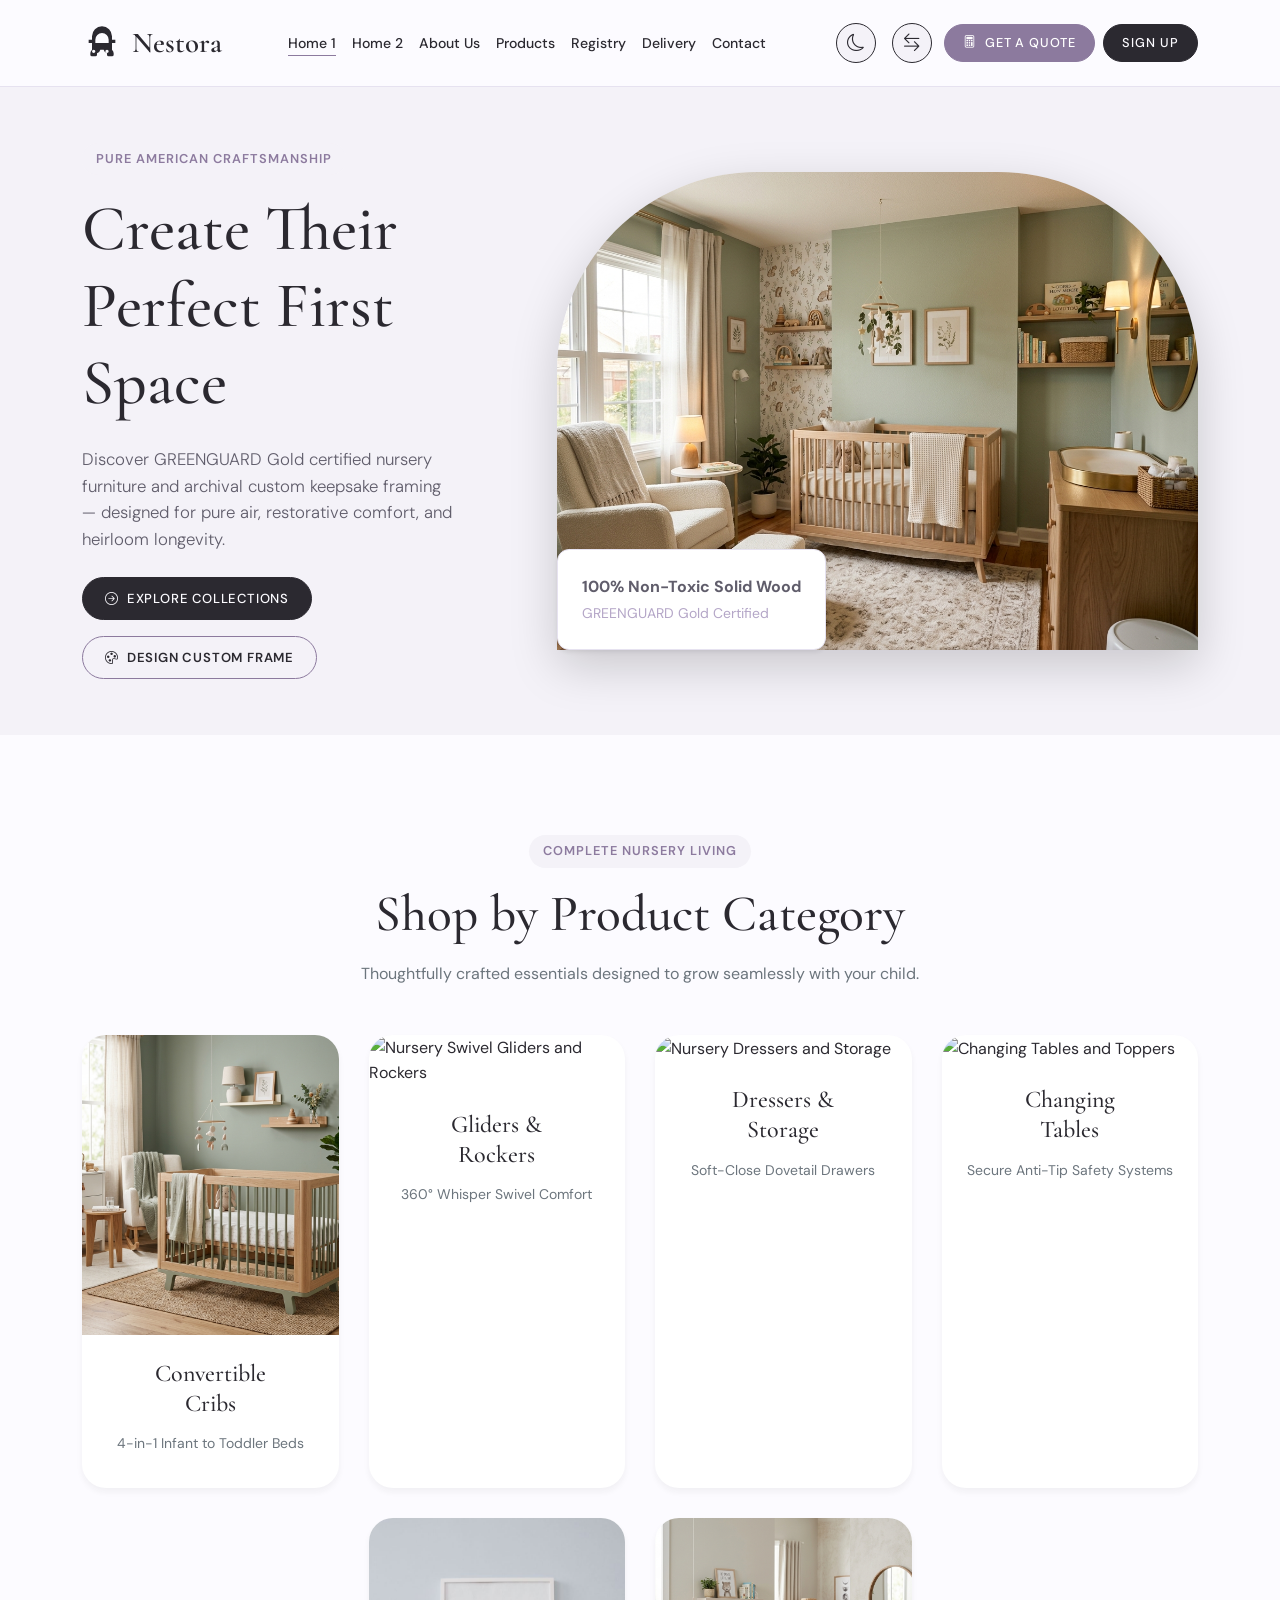
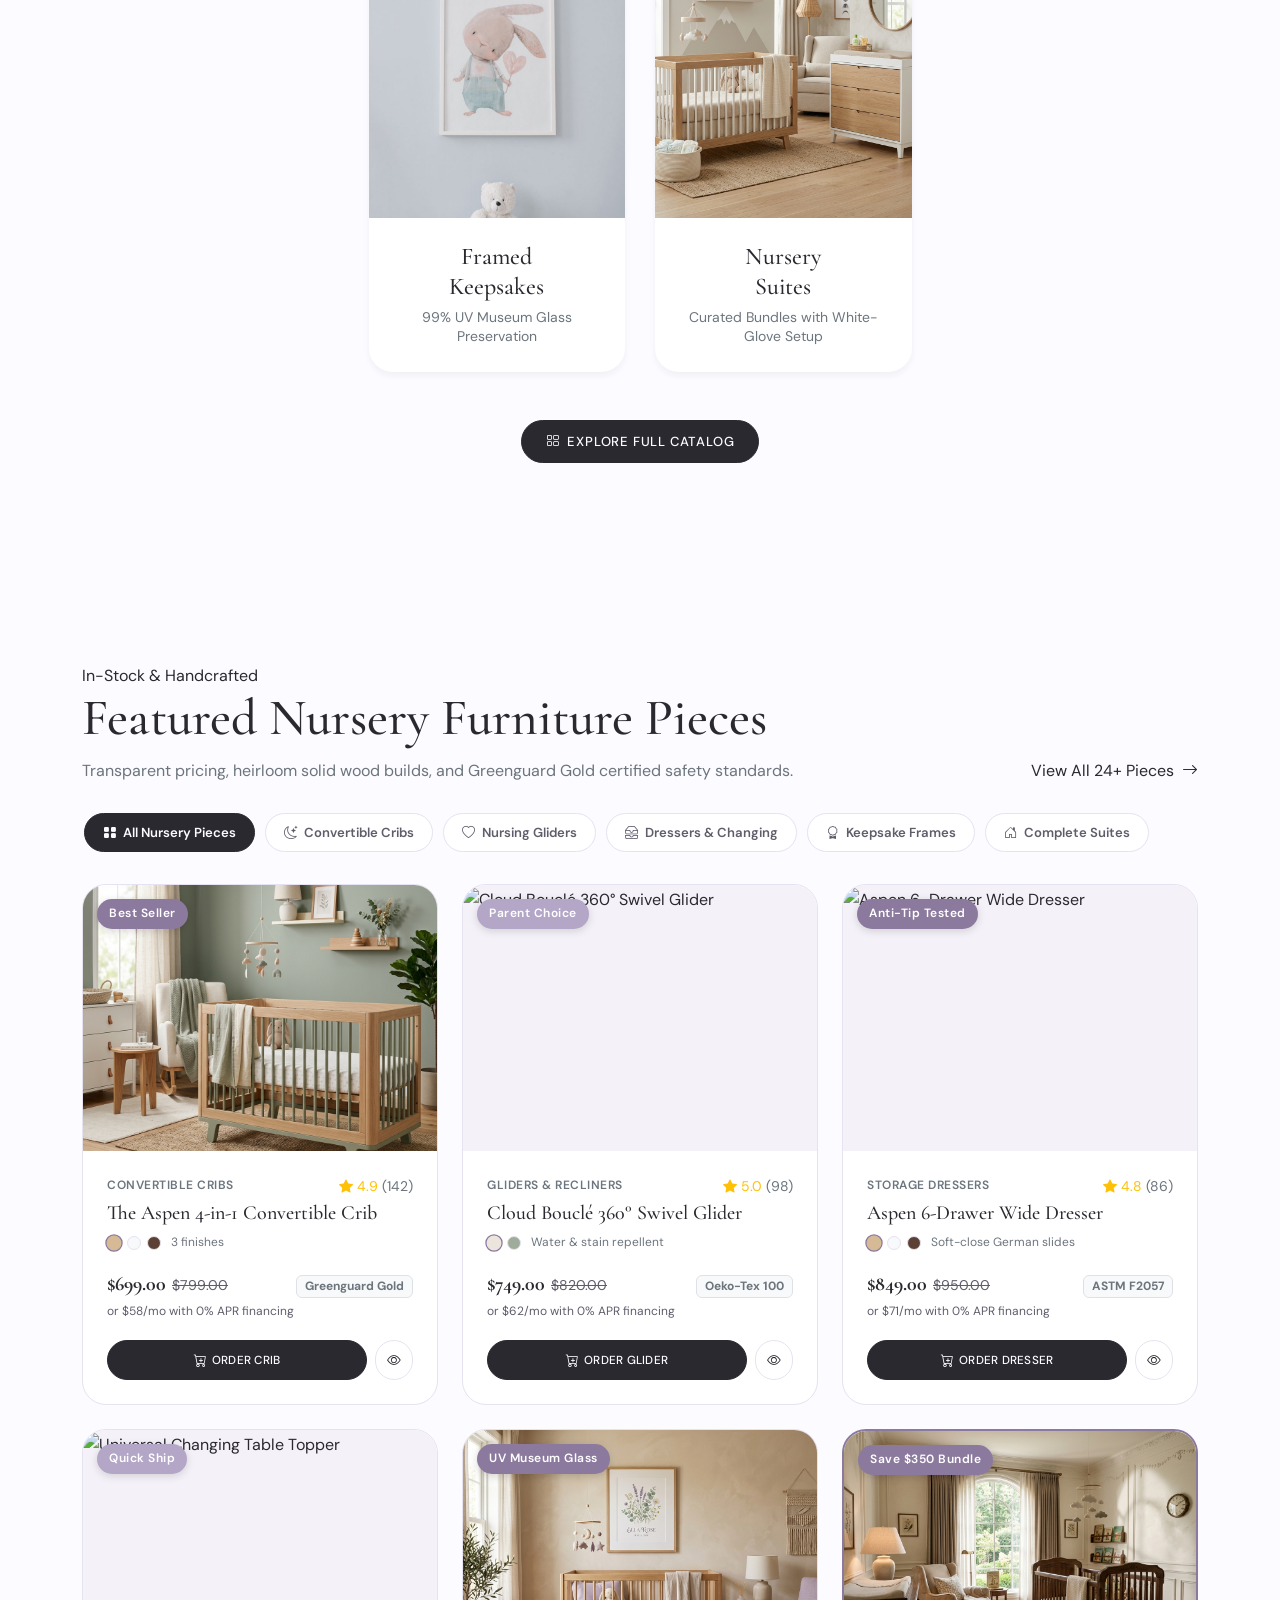
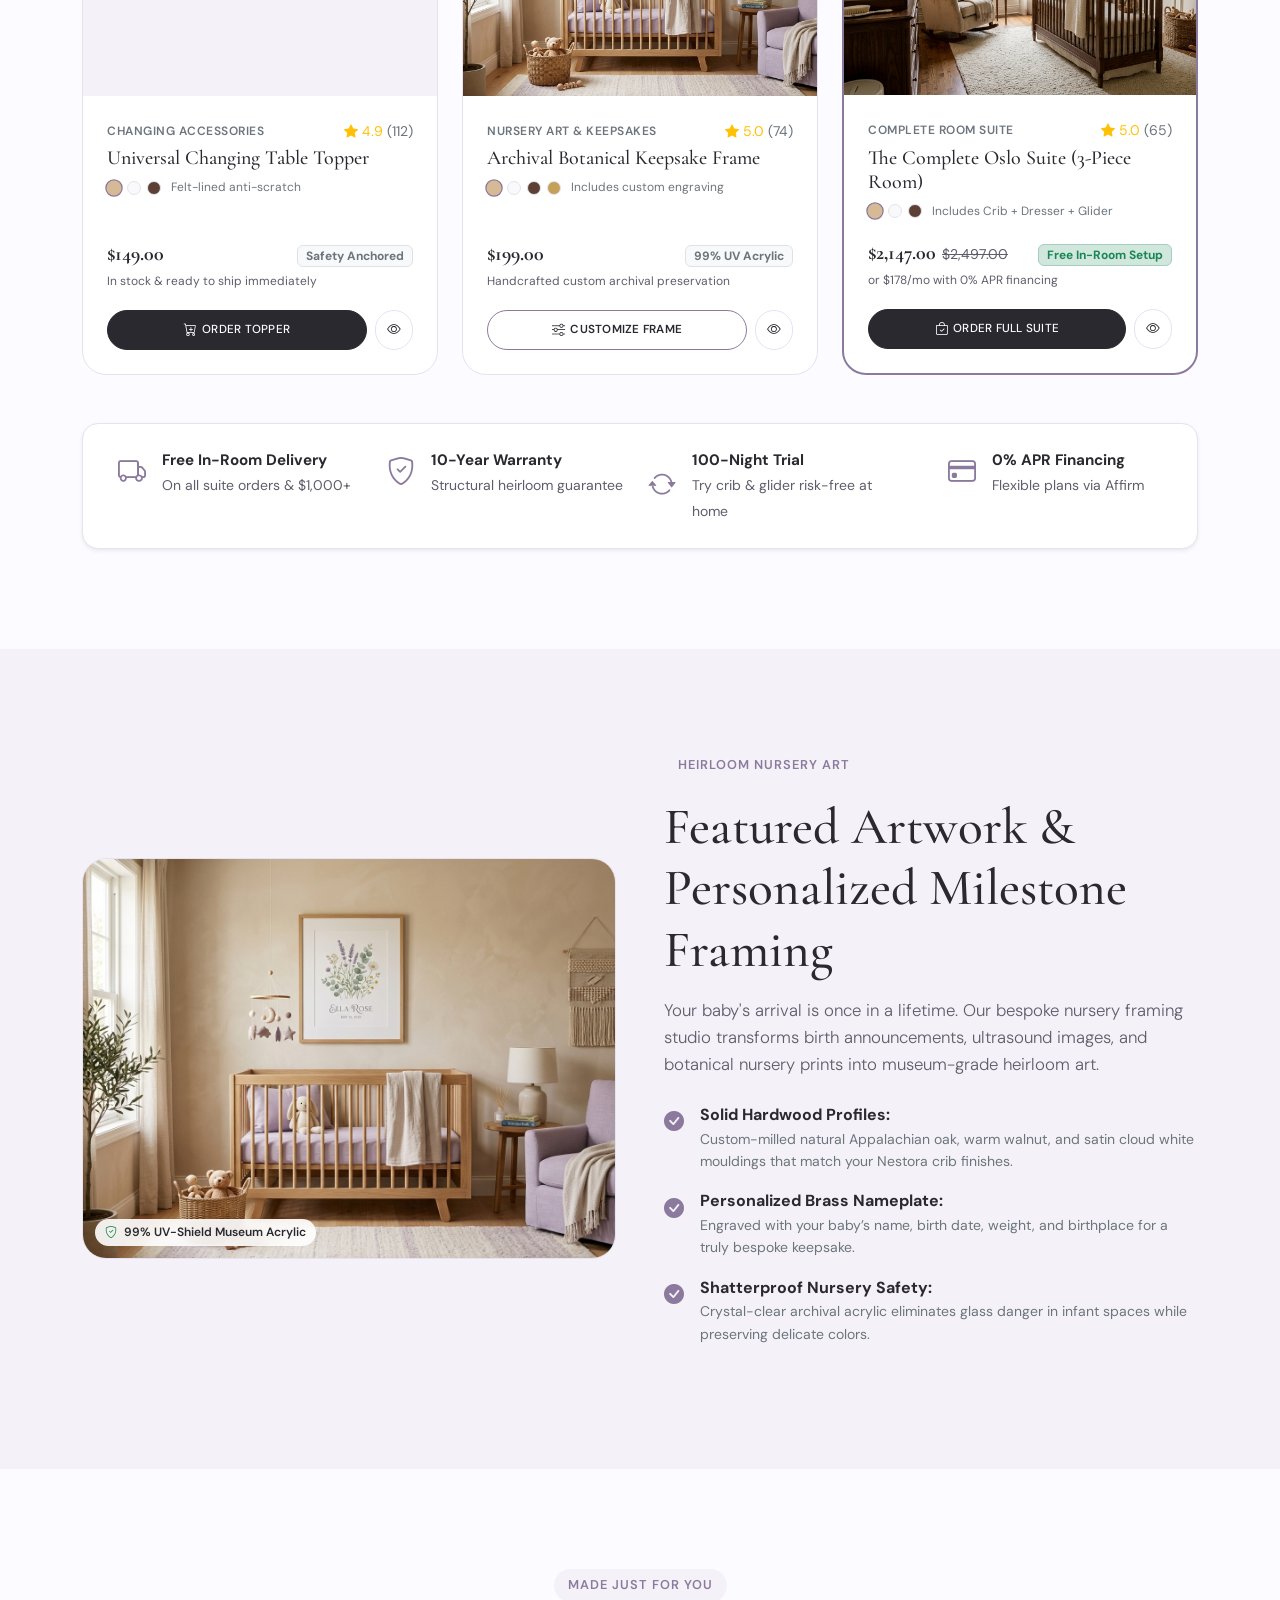
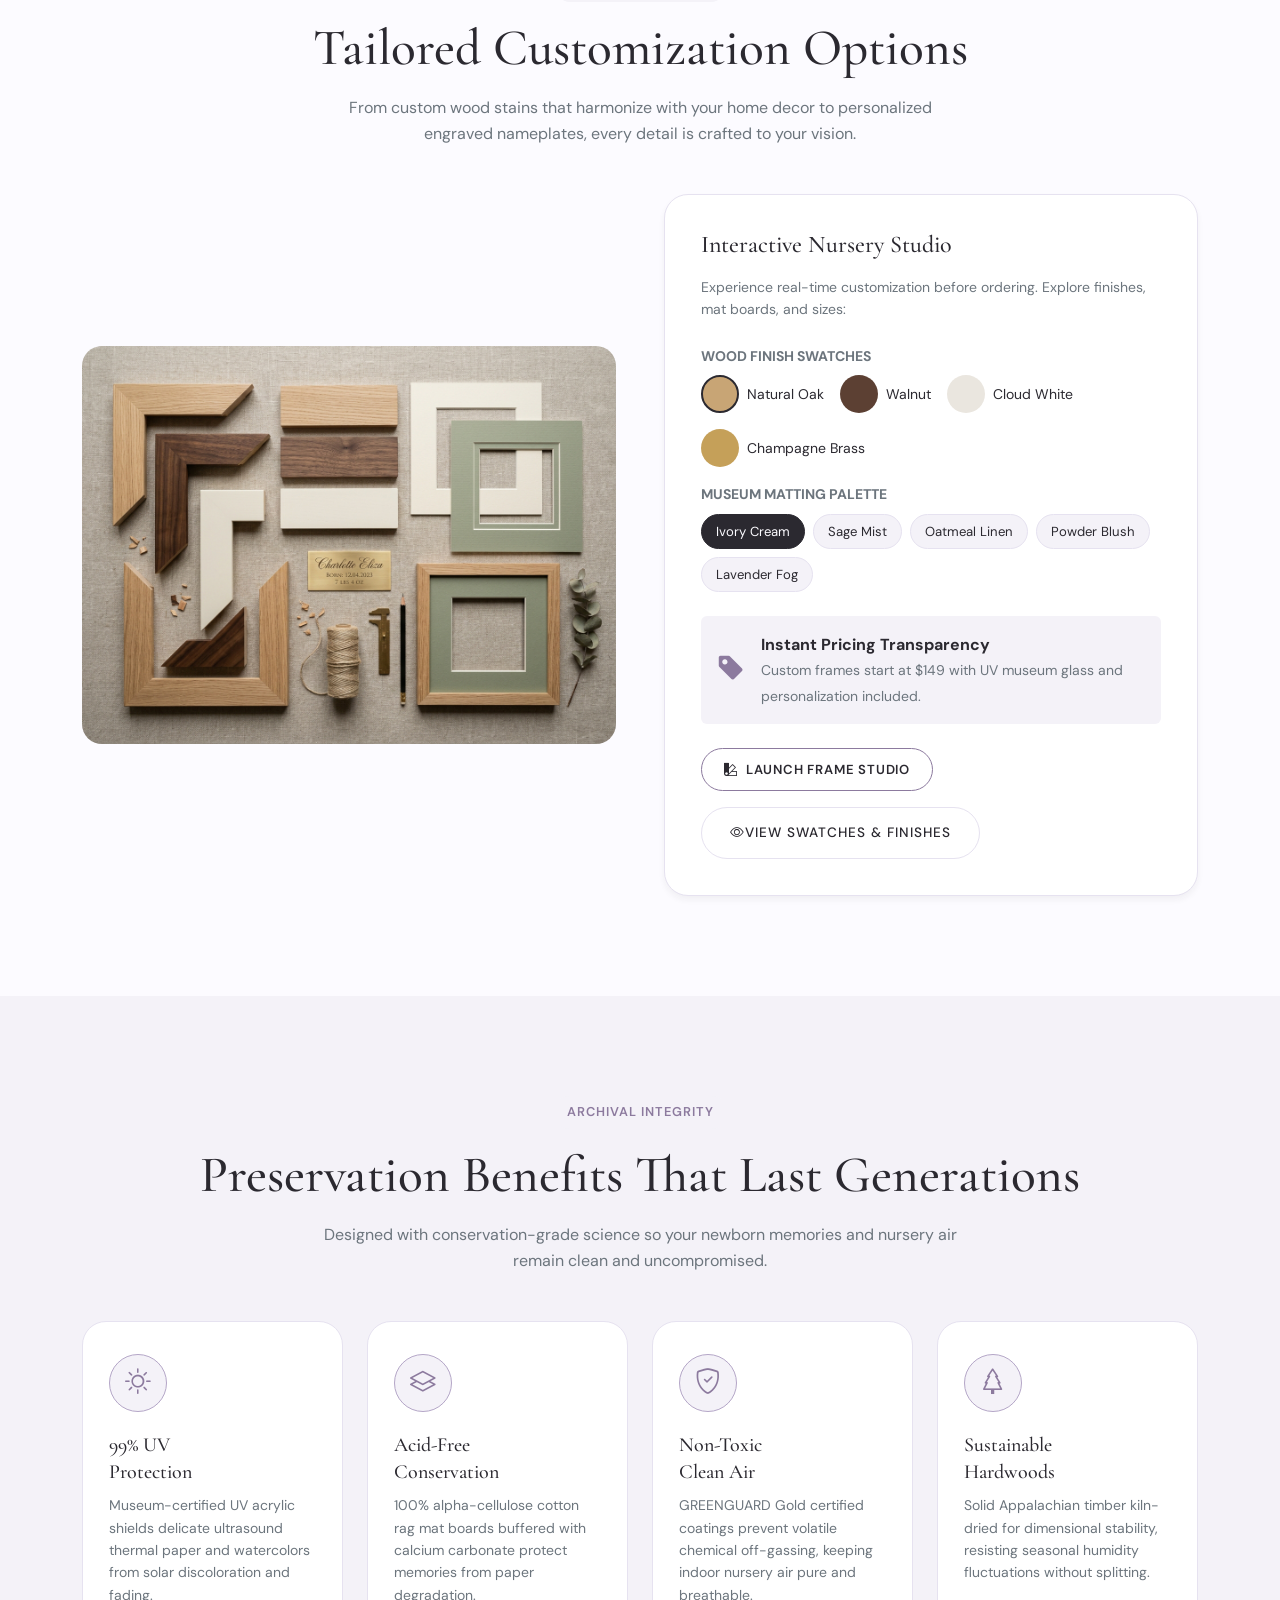
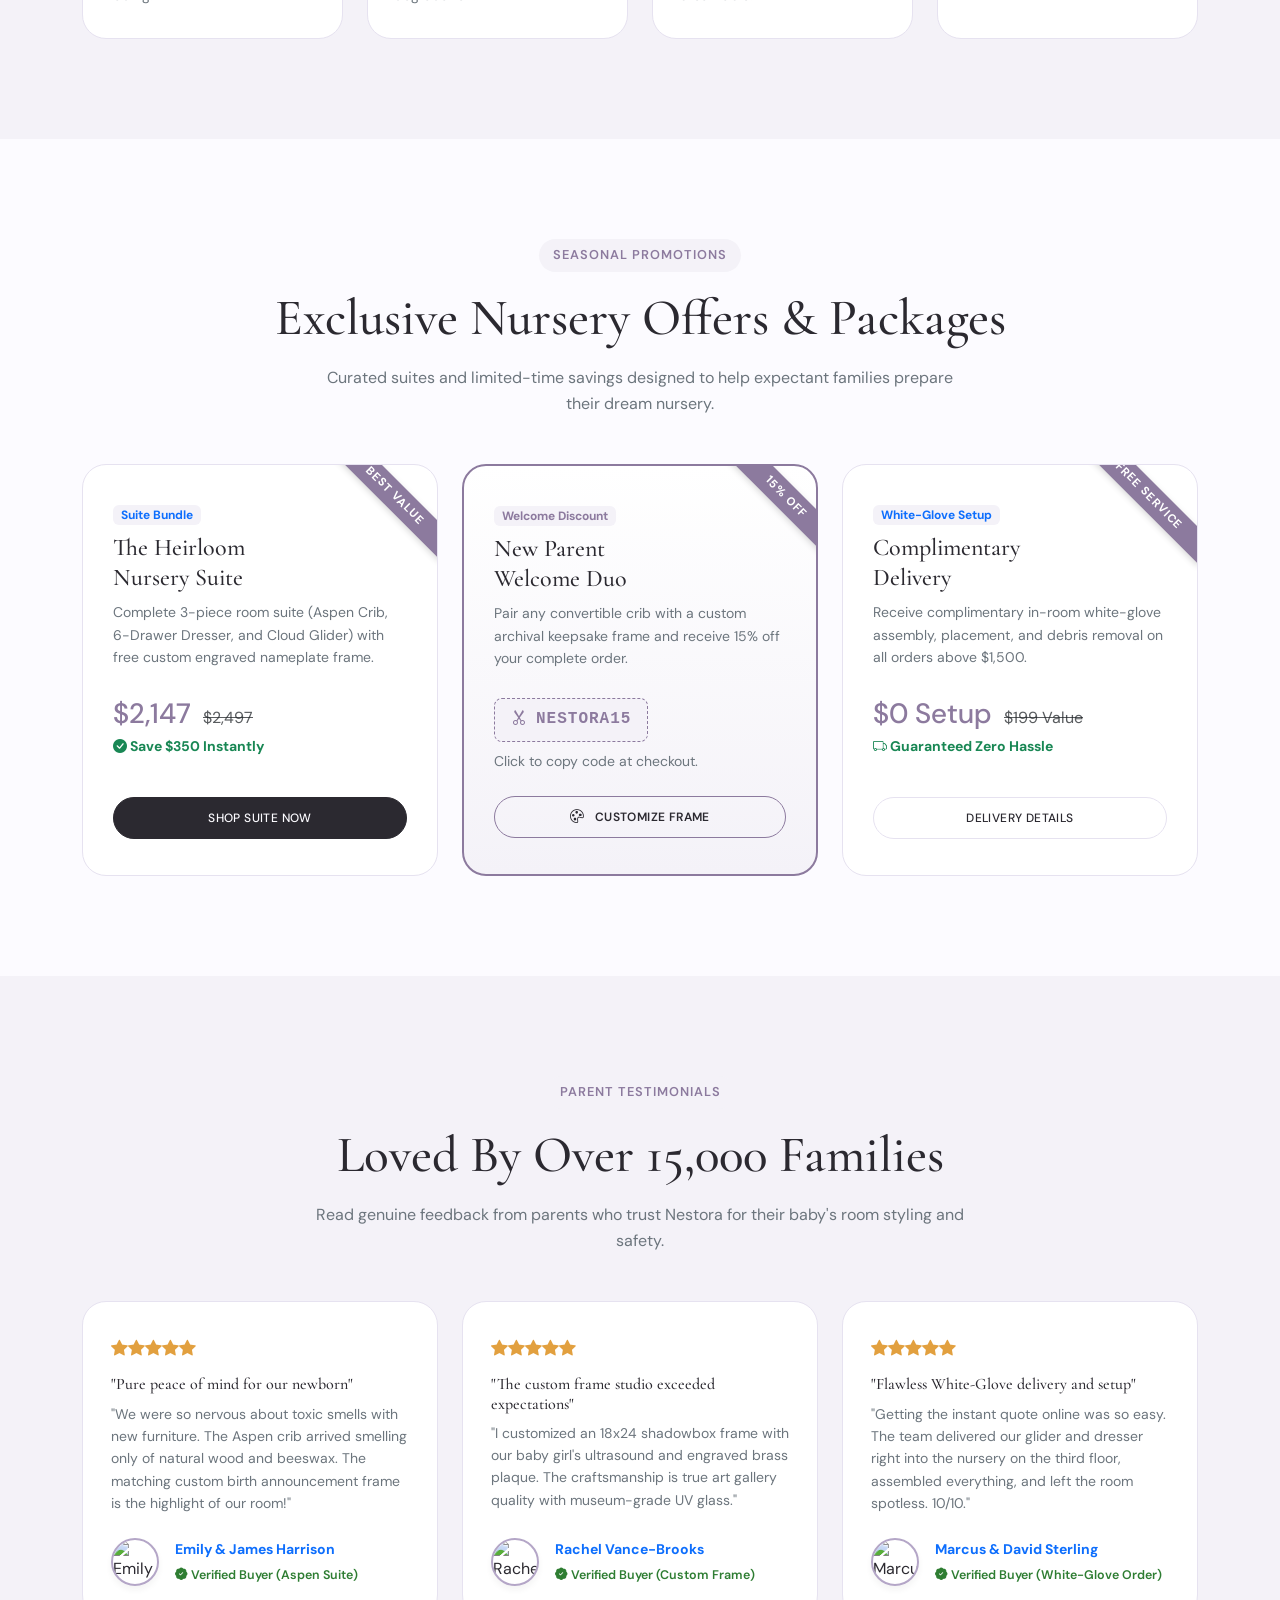
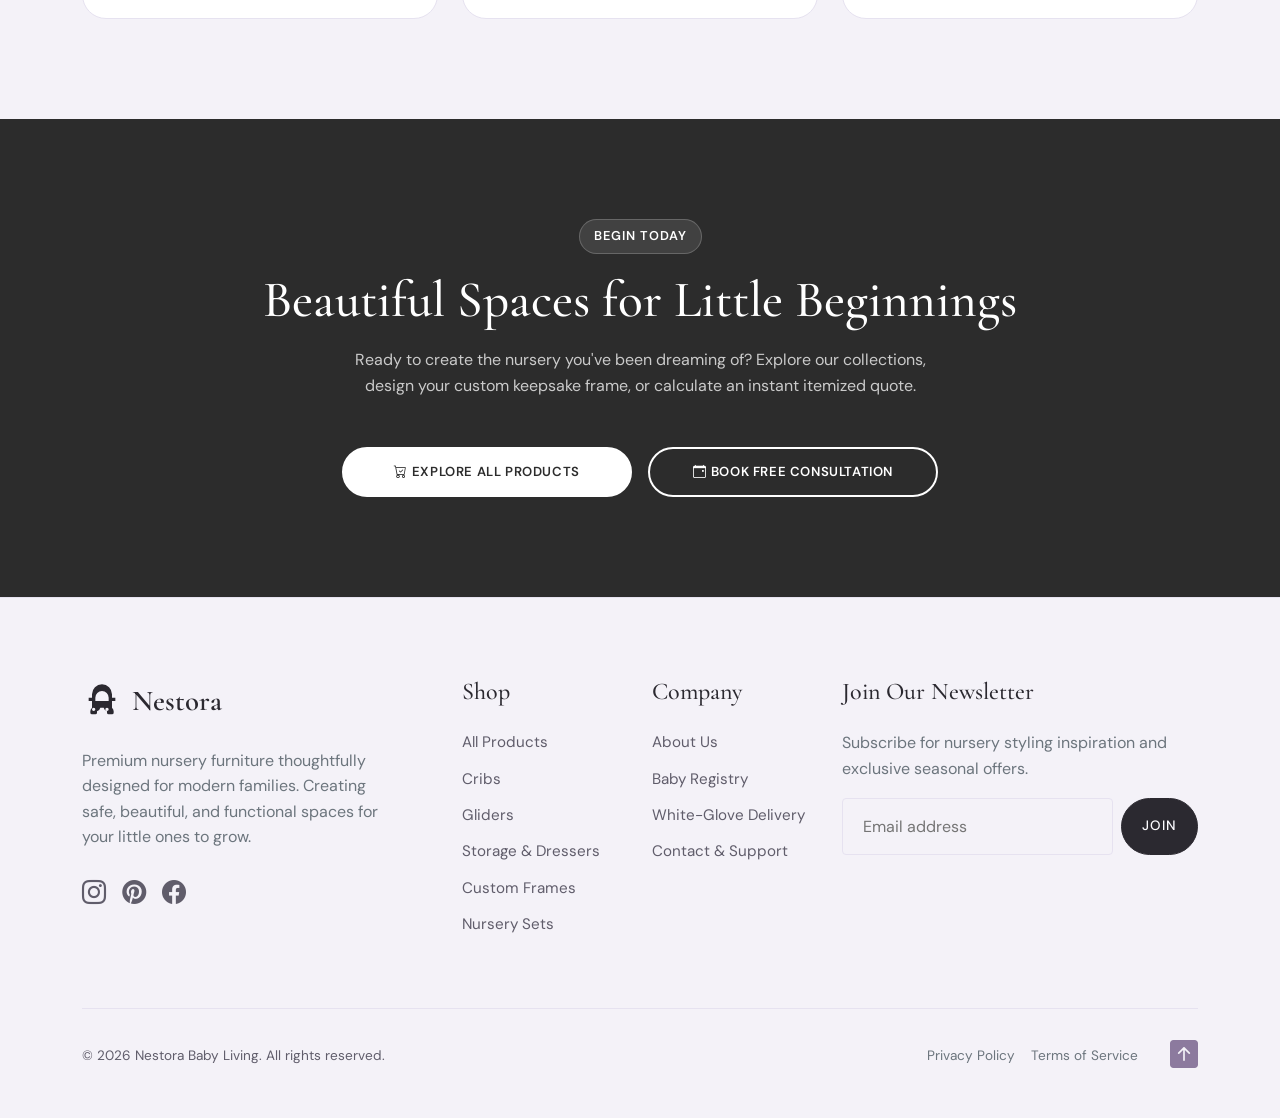
==== commit 6a2af74b: "images" ====
--- a/index.html
+++ b/index.html
@@ -533,14 +533,14 @@
                 </div>
 
                 <!-- Shopping Assurance Strip -->
-                <div class="mt-5 p-4 rounded-4 bg-white shadow-sm border border-light">
+                <div class="shopping-assurance-strip mt-5 p-4 rounded-4 shadow-sm">
                     <div class="row g-3 text-center">
                         <div class="col-lg-3 col-6">
                             <div class="d-flex align-items-center justify-content-center gap-3">
                                 <i class="bi bi-truck text-terracotta fs-3"></i>
                                 <div class="text-start">
-                                    <strong class="d-block text-dark" style="font-size: 0.95rem;">Free In-Room Delivery</strong>
-                                    <span class="text-secondary small">On all suite orders & $1,000+</span>
+                                    <strong class="d-block assurance-title" style="font-size: 0.95rem;">Free In-Room Delivery</strong>
+                                    <span class="assurance-subtitle small">On all suite orders & $1,000+</span>
                                 </div>
                             </div>
                         </div>
@@ -548,8 +548,8 @@
                             <div class="d-flex align-items-center justify-content-center gap-3">
                                 <i class="bi bi-shield-check text-terracotta fs-3"></i>
                                 <div class="text-start">
-                                    <strong class="d-block text-dark" style="font-size: 0.95rem;">10-Year Warranty</strong>
-                                    <span class="text-secondary small">Structural heirloom guarantee</span>
+                                    <strong class="d-block assurance-title" style="font-size: 0.95rem;">10-Year Warranty</strong>
+                                    <span class="assurance-subtitle small">Structural heirloom guarantee</span>
                                 </div>
                             </div>
                         </div>
@@ -557,8 +557,8 @@
                             <div class="d-flex align-items-center justify-content-center gap-3">
                                 <i class="bi bi-arrow-repeat text-terracotta fs-3"></i>
                                 <div class="text-start">
-                                    <strong class="d-block text-dark" style="font-size: 0.95rem;">100-Night Trial</strong>
-                                    <span class="text-secondary small">Try crib & glider risk-free at home</span>
+                                    <strong class="d-block assurance-title" style="font-size: 0.95rem;">100-Night Trial</strong>
+                                    <span class="assurance-subtitle small">Try crib & glider risk-free at home</span>
                                 </div>
                             </div>
                         </div>
@@ -566,8 +566,8 @@
                             <div class="d-flex align-items-center justify-content-center gap-3">
                                 <i class="bi bi-credit-card text-terracotta fs-3"></i>
                                 <div class="text-start">
-                                    <strong class="d-block text-dark" style="font-size: 0.95rem;">0% APR Financing</strong>
-                                    <span class="text-secondary small">Flexible plans via Affirm</span>
+                                    <strong class="d-block assurance-title" style="font-size: 0.95rem;">0% APR Financing</strong>
+                                    <span class="assurance-subtitle small">Flexible plans via Affirm</span>
                                 </div>
                             </div>
                         </div>
@@ -1150,7 +1150,7 @@
     <!-- Quick View Product Modal -->
     <div class="modal fade" id="quickViewModal" tabindex="-1" aria-labelledby="qvTitle" aria-hidden="true">
         <div class="modal-dialog modal-lg modal-dialog-centered">
-            <div class="modal-content" style="border-radius: 16px; overflow: hidden;">
+            <div class="modal-content modal-content-custom" style="border-radius: 16px; overflow: hidden;">
                 <div class="modal-header border-0 pb-0 pe-4 pt-4">
                     <span class="badge bg-terracotta px-3 py-2 text-white" id="qvBadge" style="border-radius: 50px; font-weight: 600; font-size: 0.8rem;">Best Seller</span>
                     <button type="button" class="btn-close ms-auto" data-bs-dismiss="modal" aria-label="Close"></button>
--- a/css/style.css
+++ b/css/style.css
@@ -483,6 +483,14 @@
   padding: 80px 0;
 }
 
+.delivery-hero {
+  background-color: var(--bg-secondary);
+  border-bottom: 1px solid var(--border-color);
+  min-height: 420px;
+  max-height: 480px;
+  transition: background-color var(--transition-speed) ease, border-color var(--transition-speed) ease;
+}
+
 @media (max-width: 991px) {
   .hero-wrapper,
   .editorial-hero {
@@ -518,44 +526,43 @@
 }
 
 /* ========================================================
-   Registry Hero Styling (Clean Mobile Stacking One By One)
+   Registry Hero Styling (Centered Layout, No Image)
    ======================================================== */
 .registry-hero {
   background-color: var(--bg-tertiary);
   position: relative;
   overflow: hidden;
-  display: block;
-}
-
-.registry-hero-bg {
-  position: absolute;
-  right: 0;
-  top: 0;
-  width: 48%;
-  height: 100%;
-  object-fit: cover;
-  object-position: center bottom;
-  border-radius: 0 0 0 32px;
-}
-
-[dir="rtl"] .registry-hero-bg {
-  right: auto;
-  left: 0;
-  border-radius: 0 0 32px 0;
-}
-
-/* Registry CTA buttons - strictly identical size on single line */
+  display: flex !important;
+  align-items: center !important;
+  justify-content: center !important;
+  text-align: center !important;
+  padding: 80px 0 !important;
+  min-height: 440px;
+  border-bottom: 1px solid var(--border-color);
+  transition: background-color var(--transition-speed) ease, border-color var(--transition-speed) ease;
+}
+
+.registry-hero-title {
+  font-size: clamp(2.2rem, 3.8vw, 3.6rem);
+  line-height: 1.15;
+  color: var(--text-primary);
+  text-align: center;
+}
+
+/* Registry CTA buttons - centered and consistent */
 .registry-hero .hero-cta-group {
   display: flex !important;
   flex-direction: row !important;
+  justify-content: center !important;
   align-items: center !important;
-  gap: 12px !important;
+  gap: 14px !important;
+  flex-wrap: wrap !important;
 }
 
 .registry-hero .hero-cta-group .hero-cta-btn,
 .registry-hero .hero-cta-btn {
-  width: 215px !important;
-  min-width: 215px !important;
+  width: 220px !important;
+  min-width: 220px !important;
   height: 48px !important;
   display: inline-flex !important;
   align-items: center !important;
@@ -564,69 +571,23 @@
   white-space: nowrap !important;
   border-radius: 50px !important;
   box-sizing: border-box !important;
-  font-size: 0.79rem !important;
-  letter-spacing: 0.4px !important;
-  padding: 0 12px !important;
-}
-
-@media (min-width: 992px) {
+  font-size: 0.82rem !important;
+  letter-spacing: 0.5px !important;
+  padding: 0 16px !important;
+}
+
+@media (max-width: 768px) {
   .registry-hero {
-    min-height: 540px;
-    max-height: 600px;
-    display: flex !important;
+    min-height: auto;
+    padding: 60px 0 !important;
+  }
+  .registry-hero .hero-cta-group {
+    flex-direction: column !important;
     align-items: center !important;
-    padding: 0 !important;
-  }
-  .registry-hero-row {
-    min-height: 540px;
-    height: 100%;
-  }
-  .registry-hero .hero-cta-group {
-    flex-wrap: nowrap !important;
-  }
-}
-
-@media (min-width: 992px) and (max-width: 1199.98px) {
-  .registry-hero .hero-cta-group {
-    flex-wrap: nowrap !important;
-    gap: 10px !important;
-  }
-  .registry-hero .hero-cta-group .hero-cta-btn,
+  }
   .registry-hero .hero-cta-btn {
-    width: 212px !important;
-    min-width: 212px !important;
-    font-size: 0.77rem !important;
-    letter-spacing: 0.3px !important;
-    padding: 0 10px !important;
-    white-space: nowrap !important;
-  }
-}
-
-@media (max-width: 991.98px) {
-  .registry-hero {
-    display: block !important;
-    min-height: auto !important;
-    max-height: none !important;
-    padding: 24px 0 40px !important;
-    text-align: left !important;
-  }
-  .registry-hero-bg {
-    display: none !important;
-  }
-  .registry-hero .registry-hero-row {
-    flex-direction: column !important;
-  }
-  .registry-hero .hero-cta-group {
-    align-items: flex-start !important;
     width: 100% !important;
-    gap: 12px !important;
-  }
-  .registry-hero .hero-cta-btn {
-    width: 260px !important;
-    min-width: 260px !important;
-    max-width: 100% !important;
-    height: 48px !important;
-    padding: 0 16px !important;
+    max-width: 280px !important;
   }
 }
 
@@ -2435,4 +2396,302 @@
   line-height: 1.35;
 }
 
-
+/* ========================================================
+   Shopping Assurance Strip & Trust Highlights
+   ======================================================== */
+.shopping-assurance-strip {
+  background-color: var(--bg-tertiary);
+  border: 1px solid var(--border-color);
+  box-shadow: var(--shadow-sm);
+  transition: background-color var(--transition-speed) ease, border-color var(--transition-speed) ease, box-shadow var(--transition-speed) ease;
+}
+
+.shopping-assurance-strip .assurance-title {
+  color: var(--text-primary);
+  font-weight: 700;
+  transition: color var(--transition-speed) ease;
+}
+
+.shopping-assurance-strip .assurance-subtitle {
+  color: var(--text-secondary);
+  transition: color var(--transition-speed) ease;
+}
+
+[data-theme="dark"] .shopping-assurance-strip {
+  background-color: var(--bg-tertiary);
+  border-color: var(--border-color);
+  box-shadow: 0 4px 16px rgba(0, 0, 0, 0.3);
+}
+
+/* ========================================================
+   Global Dark Mode Overrides & Utility Support
+   ======================================================== */
+[data-theme="dark"] .bg-white {
+  background-color: var(--bg-tertiary) !important;
+}
+
+[data-theme="dark"] .text-dark {
+  color: var(--text-primary) !important;
+}
+
+[data-theme="dark"] .border-light {
+  border-color: var(--border-color) !important;
+}
+
+[data-theme="dark"] .badge.bg-light {
+  background-color: var(--bg-secondary) !important;
+  color: var(--text-secondary) !important;
+  border-color: var(--border-color) !important;
+}
+
+[data-theme="dark"] .modal-content {
+  background-color: var(--bg-primary);
+  color: var(--text-primary);
+  border: 1px solid var(--border-color);
+}
+
+[data-theme="dark"] .btn-close {
+  filter: invert(1) grayscale(100%) brightness(200%);
+}
+
+/* ========================================================
+   Comprehensive Dark Mode Button Overrides
+   ======================================================== */
+[data-theme="dark"] .btn-cta-shop,
+[data-theme="dark"] .product-card-modern .btn-cta-shop,
+[data-theme="dark"] .filterable-product .btn-cta-shop,
+[data-theme="dark"] .suite-actions-group .btn-cta-shop,
+[data-theme="dark"] .cta-btn-group .btn-cta-shop,
+[data-theme="dark"] .products-cta-banner-group .btn-cta-shop,
+[data-theme="dark"] .offer-actions > .btn-cta-shop,
+[data-theme="dark"] .about-final-cta-group .btn-cta-shop {
+  background-color: #383144 !important;
+  color: #FCFBFF !important;
+  border: 1px solid #5A4E6E !important;
+  box-shadow: 0 4px 14px rgba(0, 0, 0, 0.4);
+}
+
+[data-theme="dark"] .btn-cta-shop:hover,
+[data-theme="dark"] .product-card-modern .btn-cta-shop:hover,
+[data-theme="dark"] .filterable-product .btn-cta-shop:hover,
+[data-theme="dark"] .suite-actions-group .btn-cta-shop:hover,
+[data-theme="dark"] .cta-btn-group .btn-cta-shop:hover,
+[data-theme="dark"] .products-cta-banner-group .btn-cta-shop:hover,
+[data-theme="dark"] .offer-actions > .btn-cta-shop:hover,
+[data-theme="dark"] .about-final-cta-group .btn-cta-shop:hover {
+  background-color: #4C415C !important;
+  color: #FFFFFF !important;
+  border-color: var(--accent-sage) !important;
+  box-shadow: 0 6px 18px rgba(0, 0, 0, 0.55);
+  transform: translateY(-2px);
+}
+
+[data-theme="dark"] .btn-primary-custom,
+[data-theme="dark"] .navbar-custom .btn-primary-custom,
+[data-theme="dark"] .offcanvas .btn-primary-custom,
+[data-theme="dark"] .about-hero .btn-primary-custom {
+  background-color: #383144 !important;
+  color: #FCFBFF !important;
+  border: 1px solid #5A4E6E !important;
+  box-shadow: 0 4px 14px rgba(0, 0, 0, 0.4);
+}
+
+[data-theme="dark"] .btn-primary-custom:hover,
+[data-theme="dark"] .navbar-custom .btn-primary-custom:hover,
+[data-theme="dark"] .offcanvas .btn-primary-custom:hover,
+[data-theme="dark"] .about-hero .btn-primary-custom:hover {
+  background-color: #4C415C !important;
+  color: #FFFFFF !important;
+  border-color: var(--accent-sage) !important;
+  box-shadow: 0 6px 18px rgba(0, 0, 0, 0.55);
+  transform: translateY(-2px);
+}
+
+[data-theme="dark"] .btn-cta-quote,
+[data-theme="dark"] .btn-cta-quote.btn-nav-cta,
+[data-theme="dark"] .offcanvas .btn-cta-quote,
+[data-theme="dark"] .offer-actions > .btn-cta-quote {
+  background-color: #6C5685 !important;
+  border: 1px solid #896FA7 !important;
+  color: #FFFFFF !important;
+  box-shadow: 0 4px 14px rgba(0, 0, 0, 0.4);
+}
+
+[data-theme="dark"] .btn-cta-quote:hover,
+[data-theme="dark"] .btn-cta-quote.btn-nav-cta:hover,
+[data-theme="dark"] .offcanvas .btn-cta-quote:hover,
+[data-theme="dark"] .offer-actions > .btn-cta-quote:hover {
+  background-color: #7E649B !important;
+  border-color: #A489C5 !important;
+  color: #FFFFFF !important;
+  box-shadow: 0 6px 18px rgba(108, 86, 133, 0.4);
+  transform: translateY(-2px);
+}
+
+[data-theme="dark"] .btn-secondary-custom,
+[data-theme="dark"] .product-card-modern .btn-secondary-custom,
+[data-theme="dark"] .suite-actions-group .btn-secondary-custom,
+[data-theme="dark"] .offer-actions > .btn-secondary-custom {
+  background-color: #272230 !important;
+  color: #CCC8D6 !important;
+  border: 1px solid #483E58 !important;
+}
+
+[data-theme="dark"] .btn-secondary-custom:hover,
+[data-theme="dark"] .product-card-modern .btn-secondary-custom:hover,
+[data-theme="dark"] .suite-actions-group .btn-secondary-custom:hover,
+[data-theme="dark"] .offer-actions > .btn-secondary-custom:hover {
+  background-color: #383144 !important;
+  color: #FCFBFF !important;
+  border-color: var(--accent-sage) !important;
+  transform: translateY(-2px);
+}
+
+[data-theme="dark"] .btn-cta-customize,
+[data-theme="dark"] .product-card-modern .btn-cta-customize,
+[data-theme="dark"] .filterable-product .btn-cta-customize,
+[data-theme="dark"] .offer-actions > .btn-cta-customize {
+  background-color: transparent !important;
+  color: #FCFBFF !important;
+  border: 1.5px solid #896FA7 !important;
+}
+
+[data-theme="dark"] .btn-cta-customize:hover,
+[data-theme="dark"] .product-card-modern .btn-cta-customize:hover,
+[data-theme="dark"] .filterable-product .btn-cta-customize:hover,
+[data-theme="dark"] .offer-actions > .btn-cta-customize:hover {
+  background-color: #6C5685 !important;
+  border-color: #896FA7 !important;
+  color: #FFFFFF !important;
+  transform: translateY(-2px);
+}
+
+[data-theme="dark"] .btn-cta-light-primary,
+[data-theme="dark"] .btn-cta-sage-primary {
+  background-color: #383144 !important;
+  color: #FCFBFF !important;
+  border: 2px solid #5A4E6E !important;
+  box-shadow: 0 4px 14px rgba(0, 0, 0, 0.4);
+}
+
+[data-theme="dark"] .btn-cta-light-primary:hover,
+[data-theme="dark"] .btn-cta-sage-primary:hover,
+[data-theme="dark"] .btn-cta-light-primary:focus,
+[data-theme="dark"] .btn-cta-sage-primary:focus {
+  background-color: #4C415C !important;
+  color: #FFFFFF !important;
+  border-color: var(--accent-sage) !important;
+}
+
+[data-theme="dark"] .btn-cta-light-outline,
+[data-theme="dark"] .btn-cta-sage-outline {
+  background-color: transparent !important;
+  color: #FCFBFF !important;
+  border: 2px solid #5A4E6E !important;
+}
+
+[data-theme="dark"] .btn-cta-light-outline:hover,
+[data-theme="dark"] .btn-cta-sage-outline:hover,
+[data-theme="dark"] .btn-cta-light-outline:focus,
+[data-theme="dark"] .btn-cta-sage-outline:focus {
+  background-color: #4C415C !important;
+  color: #FFFFFF !important;
+  border-color: var(--accent-sage) !important;
+}
+
+[data-theme="dark"] .category-filter-pill {
+  background-color: #272230;
+  color: #CCC8D6;
+  border: 1px solid #483E58;
+}
+
+[data-theme="dark"] .category-filter-pill:hover,
+[data-theme="dark"] .category-filter-pill.active {
+  background-color: #4C415C !important;
+  color: #FCFBFF !important;
+  border-color: var(--accent-sage) !important;
+}
+
+[data-theme="dark"] .swatch-pill {
+  background-color: #272230;
+  color: #CCC8D6;
+  border: 1px solid #483E58;
+}
+
+[data-theme="dark"] .swatch-pill:hover,
+[data-theme="dark"] .swatch-pill.active {
+  background-color: #4C415C !important;
+  color: #FCFBFF !important;
+  border-color: var(--accent-sage) !important;
+}
+
+[data-theme="dark"] .product-quickview-btn {
+  background: rgba(43, 37, 52, 0.94) !important;
+  border: 1px solid #5A4E6E !important;
+  color: #FCFBFF !important;
+  box-shadow: 0 4px 14px rgba(0, 0, 0, 0.5) !important;
+}
+
+[data-theme="dark"] .product-quickview-btn:hover {
+  background: #6C5685 !important;
+  border-color: #896FA7 !important;
+  color: #FFFFFF !important;
+}
+
+[data-theme="dark"] .icon-btn {
+  background-color: #272230;
+  border-color: #483E58;
+  color: #FCFBFF;
+}
+
+[data-theme="dark"] .icon-btn:hover {
+  background-color: #383144;
+  border-color: var(--accent-sage);
+  color: #FCFBFF;
+}
+
+[data-theme="dark"] .btn-primary-custom[style*="accent-terracotta"],
+[data-theme="dark"] .hero-cta-btn[style*="accent-terracotta"],
+[data-theme="dark"] .swatch-cta-btn[style*="accent-terracotta"] {
+  background-color: #6C5685 !important;
+  border-color: #896FA7 !important;
+  color: #FFFFFF !important;
+}
+
+/* Fallback for standard Bootstrap buttons in dark mode */
+[data-theme="dark"] .btn-primary {
+  background-color: #383144;
+  border-color: #5A4E6E;
+  color: #FCFBFF;
+}
+[data-theme="dark"] .btn-primary:hover {
+  background-color: #4C415C;
+  border-color: var(--accent-sage);
+  color: #FFFFFF;
+}
+[data-theme="dark"] .btn-light {
+  background-color: #383144 !important;
+  border-color: #5A4E6E !important;
+  color: #FCFBFF !important;
+}
+[data-theme="dark"] .btn-light:hover {
+  background-color: #4C415C !important;
+  border-color: var(--accent-sage) !important;
+  color: #FFFFFF !important;
+}
+[data-theme="dark"] .btn-dark {
+  background-color: #272230 !important;
+  border-color: #483E58 !important;
+  color: #FCFBFF !important;
+}
+[data-theme="dark"] .btn-outline-dark {
+  border-color: #5A4E6E !important;
+  color: #FCFBFF !important;
+}
+[data-theme="dark"] .btn-outline-dark:hover {
+  background-color: #383144 !important;
+  border-color: var(--accent-sage) !important;
+  color: #FFFFFF !important;
+}
+
+
